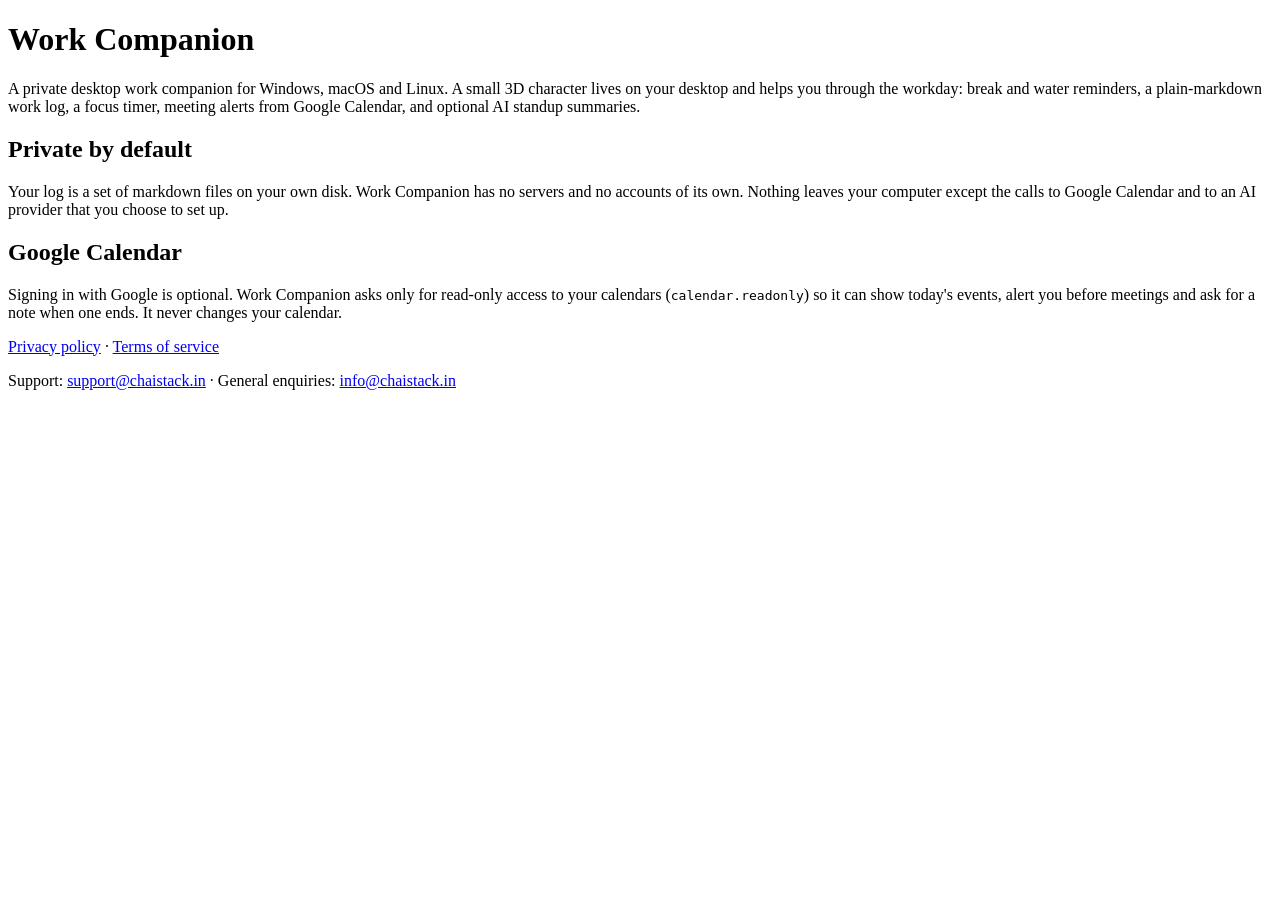
==== index.html @ 9558ab50 "Contact: use support@ and info@chaistack.in Co-Authored-By: Claude Opus 5.5 <noreply@anthropic.com>" ====
<!doctype html>
<html lang="en">
<head>
<meta charset="utf-8">
<meta name="viewport" content="width=device-width, initial-scale=1">
<title>Work Companion</title>
<link rel="stylesheet" href="style.css">
</head>
<body>
<main>
  <h1>Work Companion</h1>
  <p>A private desktop work companion for Windows, macOS and Linux. A small 3D character lives on your desktop and helps you through the workday: break and water reminders, a plain-markdown work log, a focus timer, meeting alerts from Google Calendar, and optional AI standup summaries.</p>
  <h2>Private by default</h2>
  <p>Your log is a set of markdown files on your own disk. Work Companion has no servers and no accounts of its own. Nothing leaves your computer except the calls to Google Calendar and to an AI provider that you choose to set up.</p>
  <h2>Google Calendar</h2>
  <p>Signing in with Google is optional. Work Companion asks only for read-only access to your calendars (<code>calendar.readonly</code>) so it can show today's events, alert you before meetings and ask for a note when one ends. It never changes your calendar.</p>
  <p><a href="privacy.html">Privacy policy</a> · <a href="terms.html">Terms of service</a></p>
  <p class="muted">Support: <a href="mailto:support@chaistack.in">support@chaistack.in</a> · General enquiries: <a href="mailto:info@chaistack.in">info@chaistack.in</a></p>
</main>
</body>
</html>
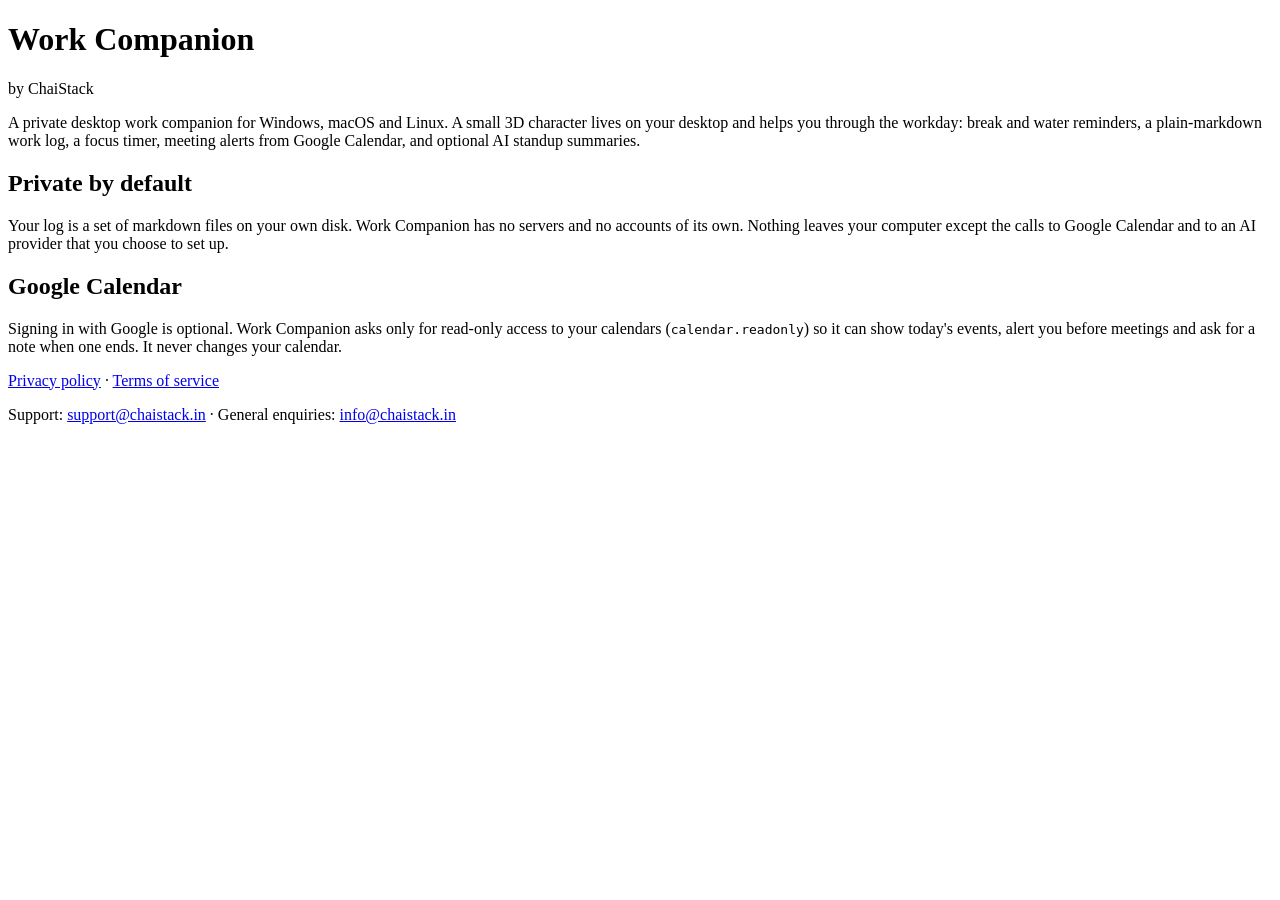
==== commit 3c831d39: "Move to workcompanion.chaistack.in; privacy@ contact; ChaiStack byline" ====
--- a/index.html
+++ b/index.html
@@ -9,6 +9,7 @@
 <body>
 <main>
   <h1>Work Companion</h1>
+  <p class="muted">by ChaiStack</p>
   <p>A private desktop work companion for Windows, macOS and Linux. A small 3D character lives on your desktop and helps you through the workday: break and water reminders, a plain-markdown work log, a focus timer, meeting alerts from Google Calendar, and optional AI standup summaries.</p>
   <h2>Private by default</h2>
   <p>Your log is a set of markdown files on your own disk. Work Companion has no servers and no accounts of its own. Nothing leaves your computer except the calls to Google Calendar and to an AI provider that you choose to set up.</p>
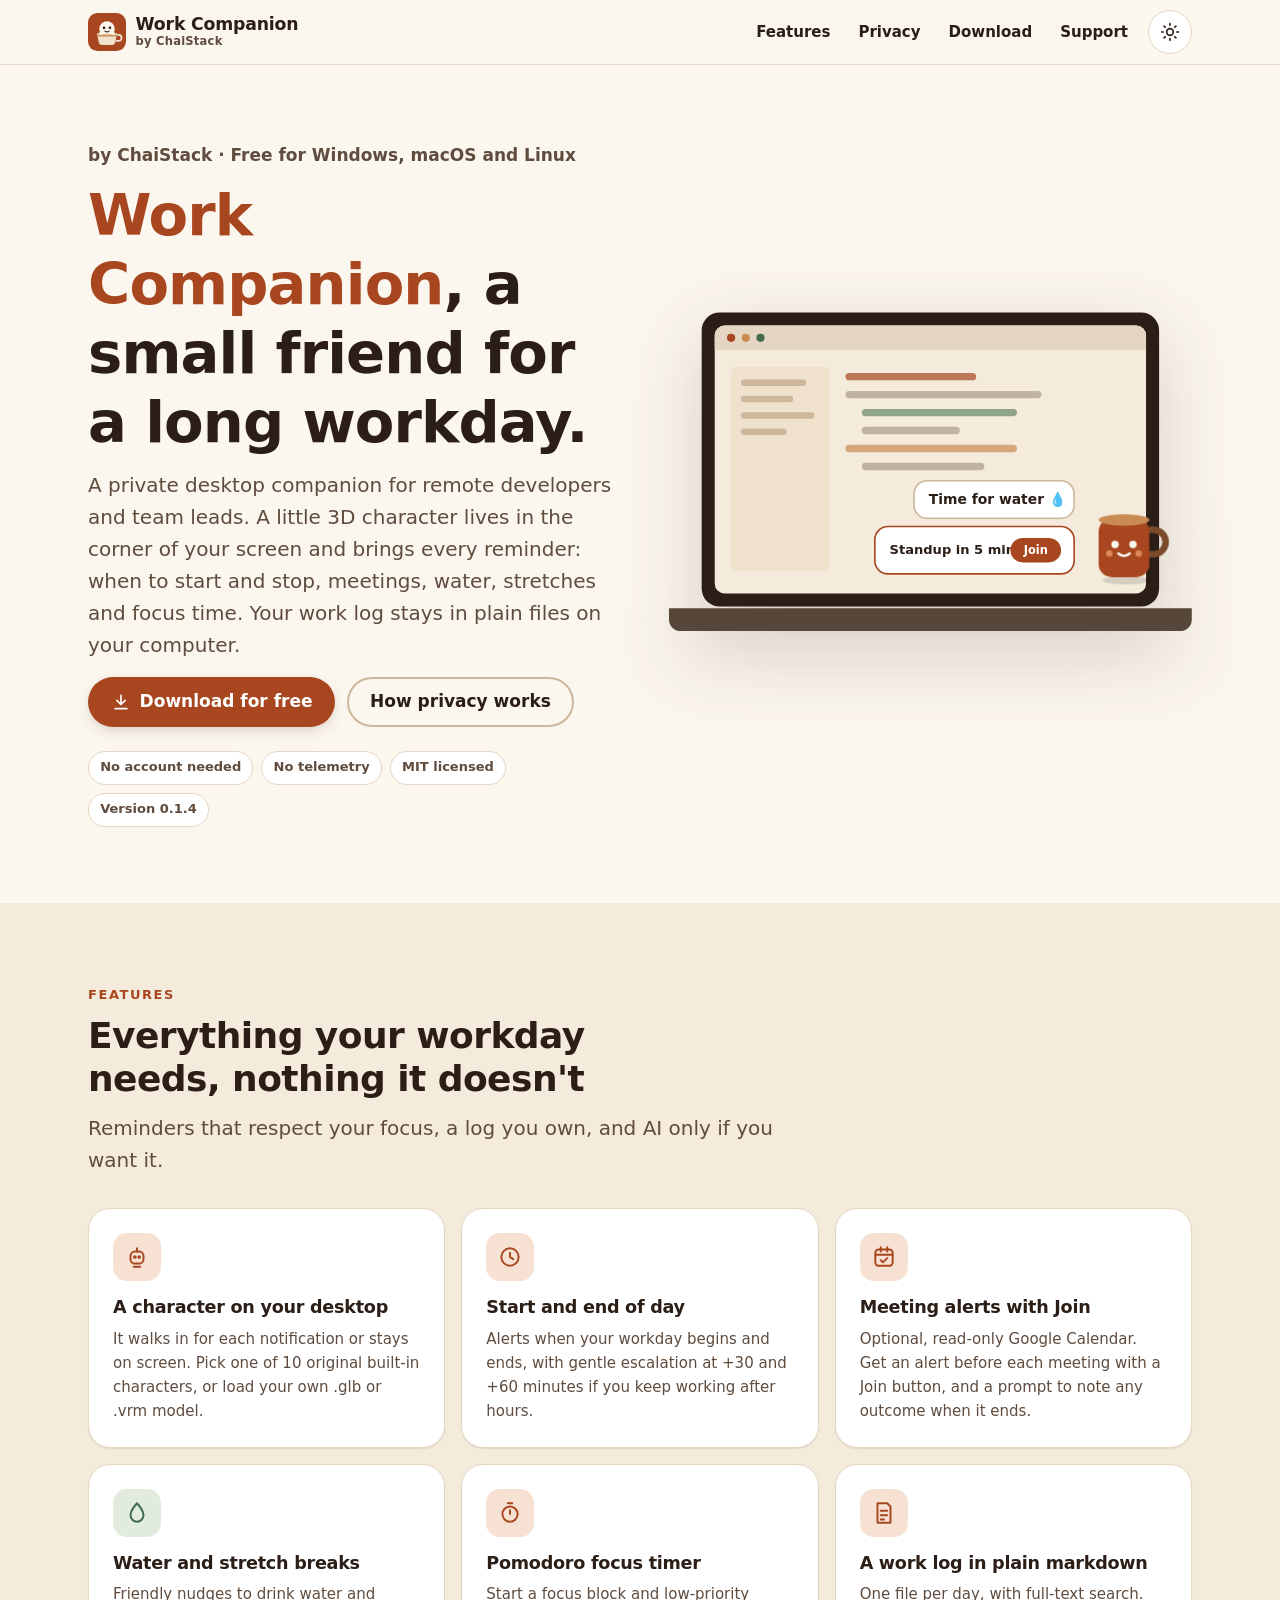
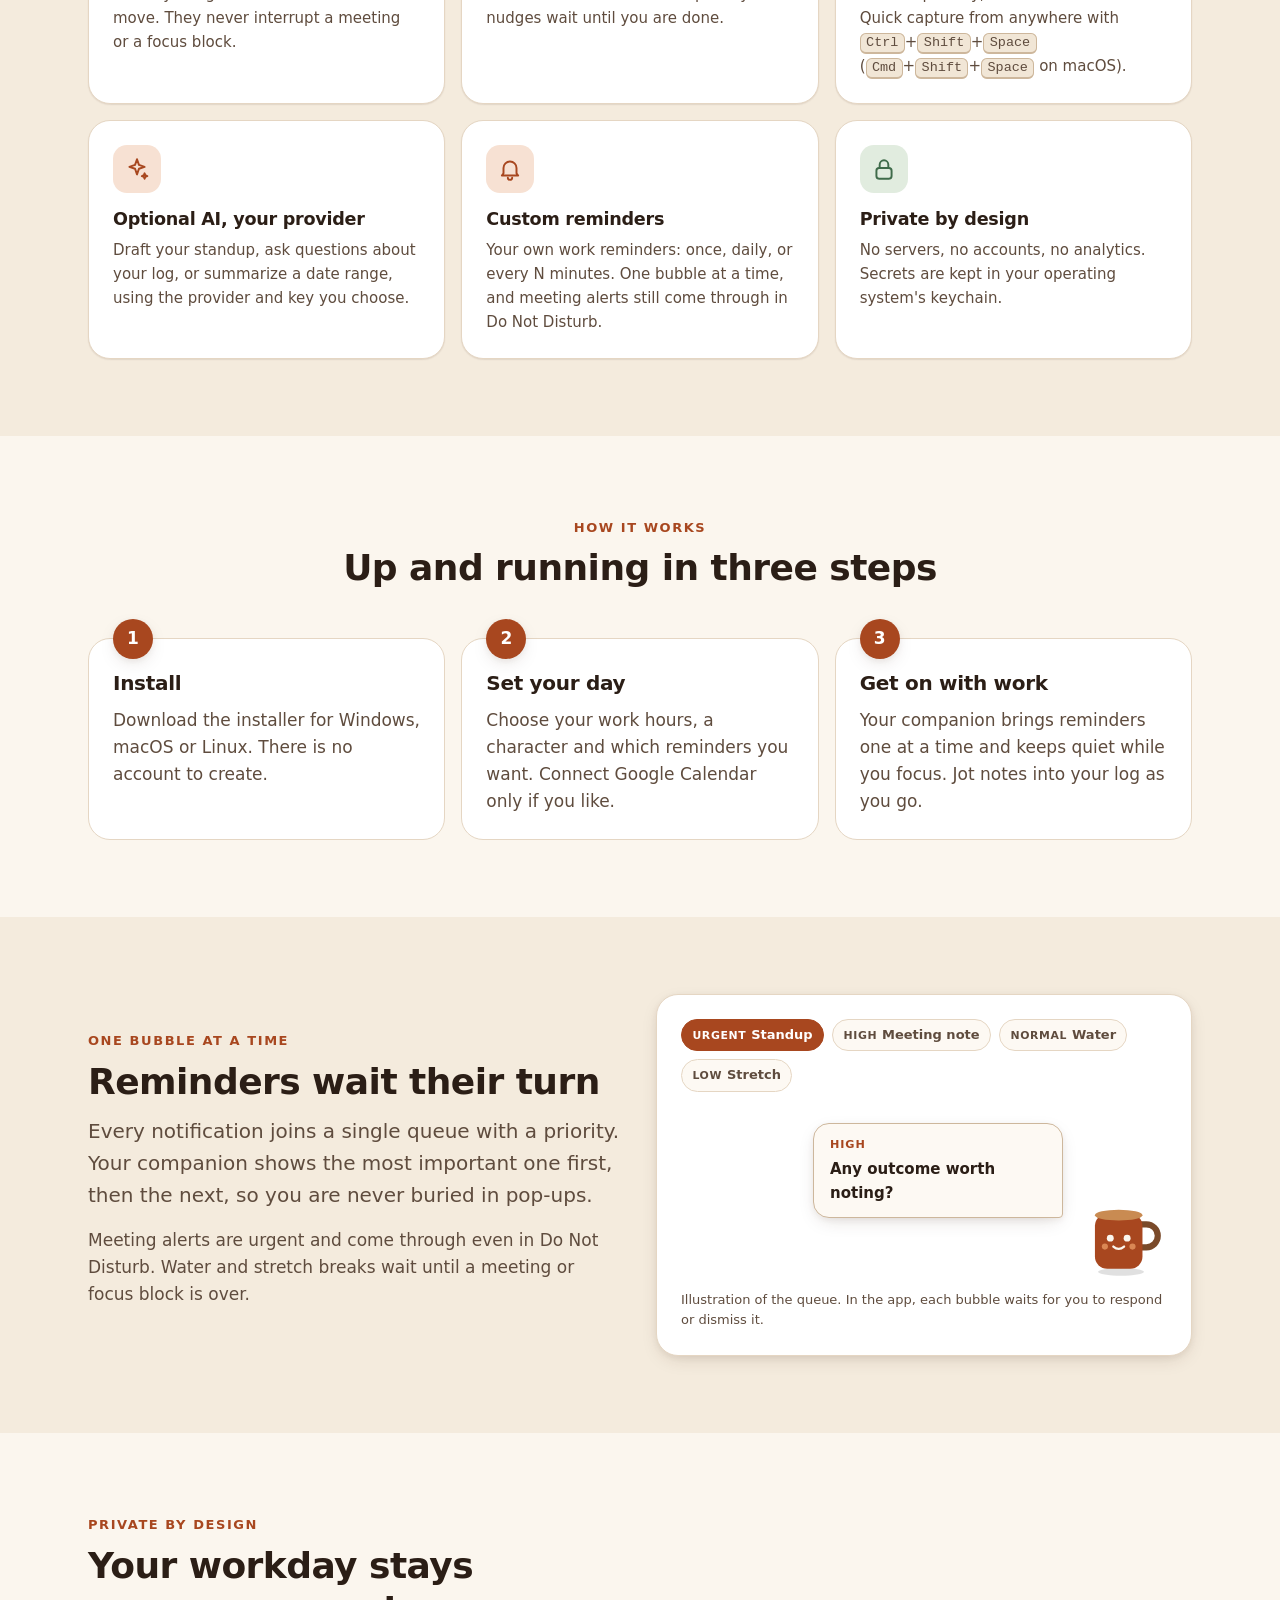
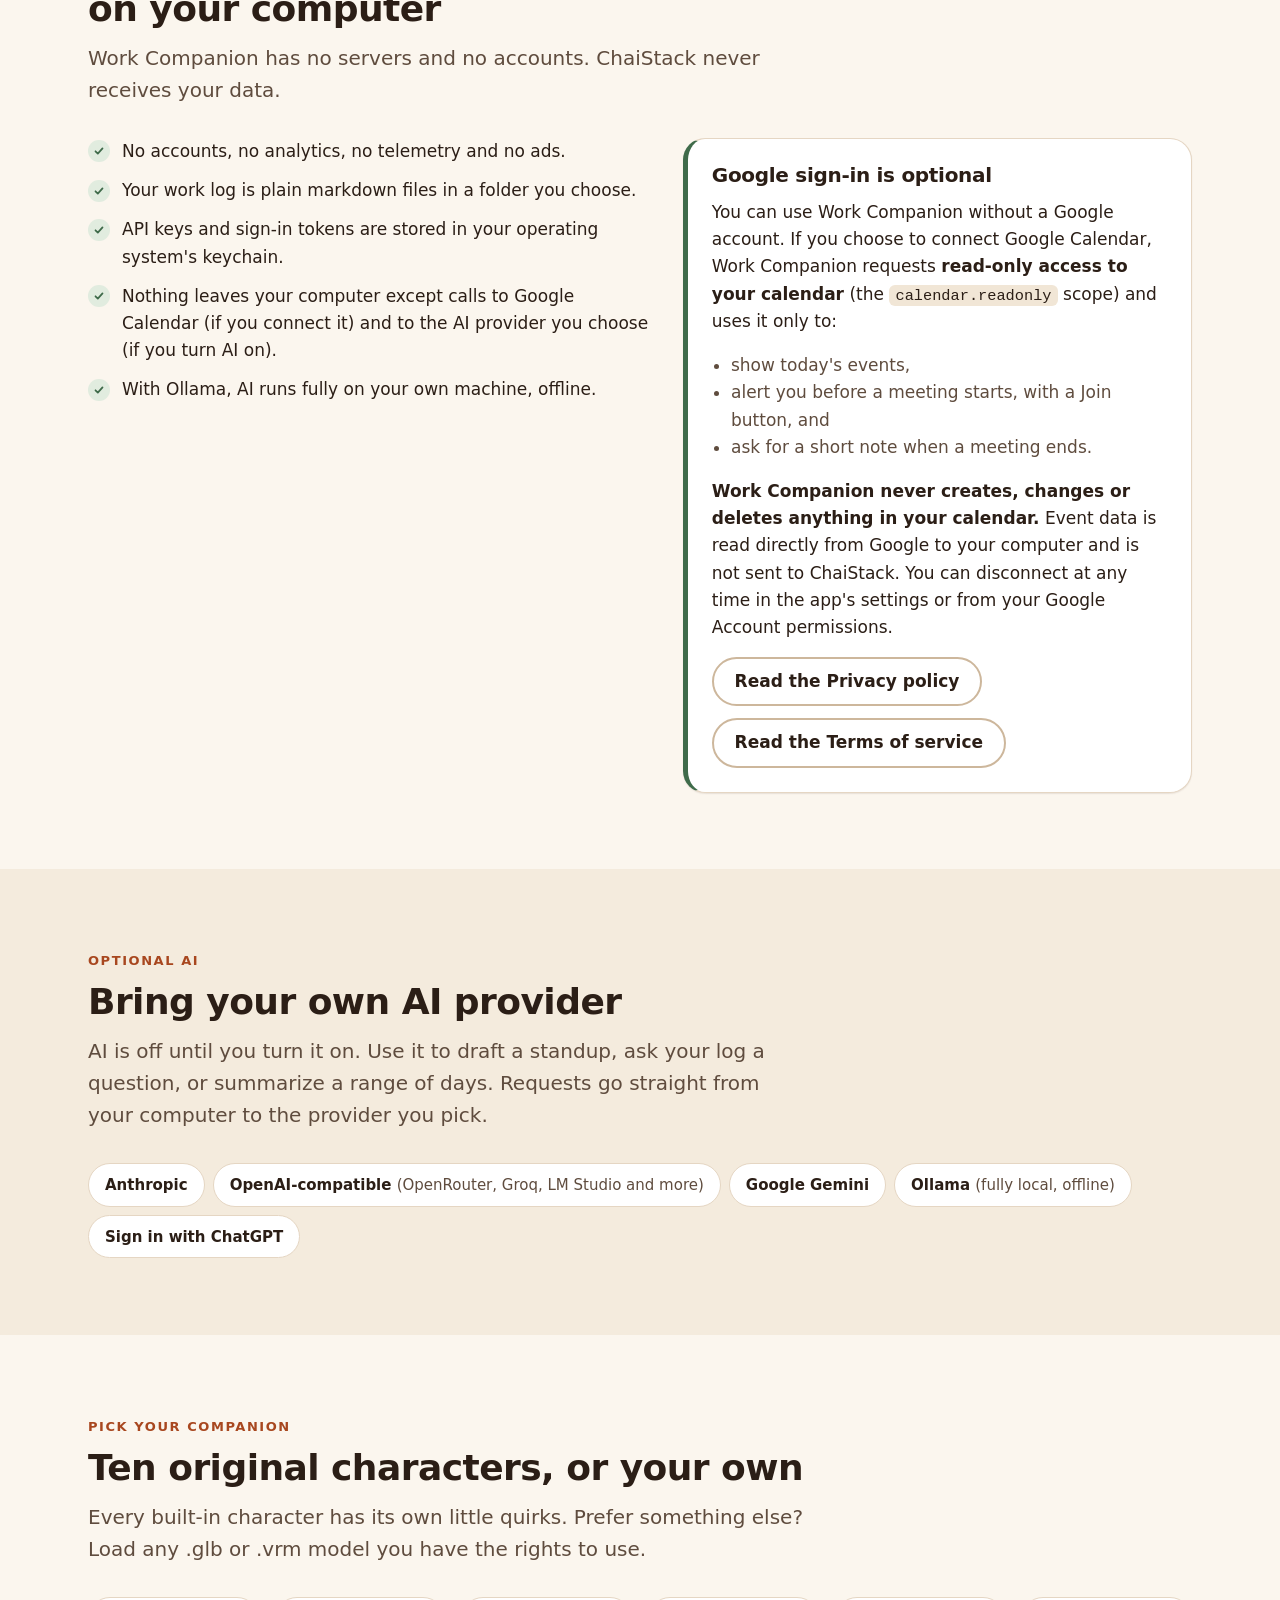
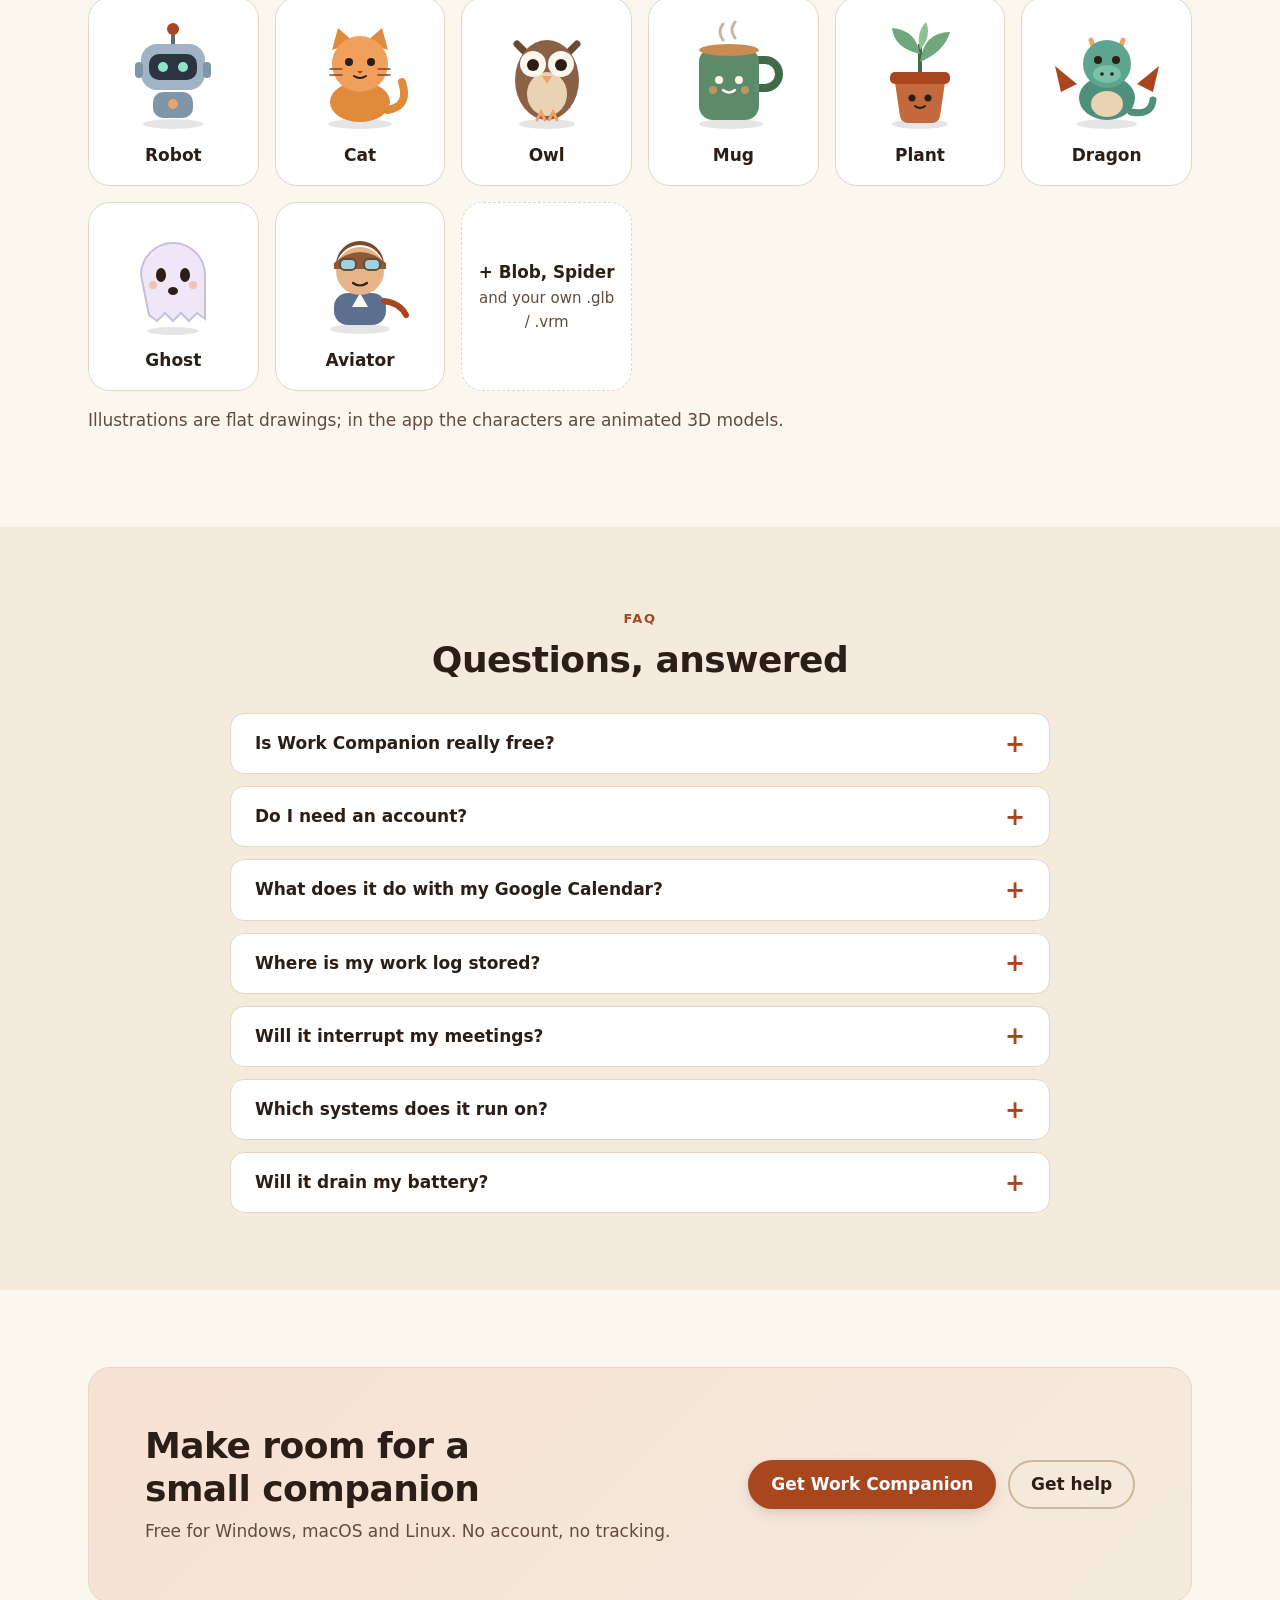
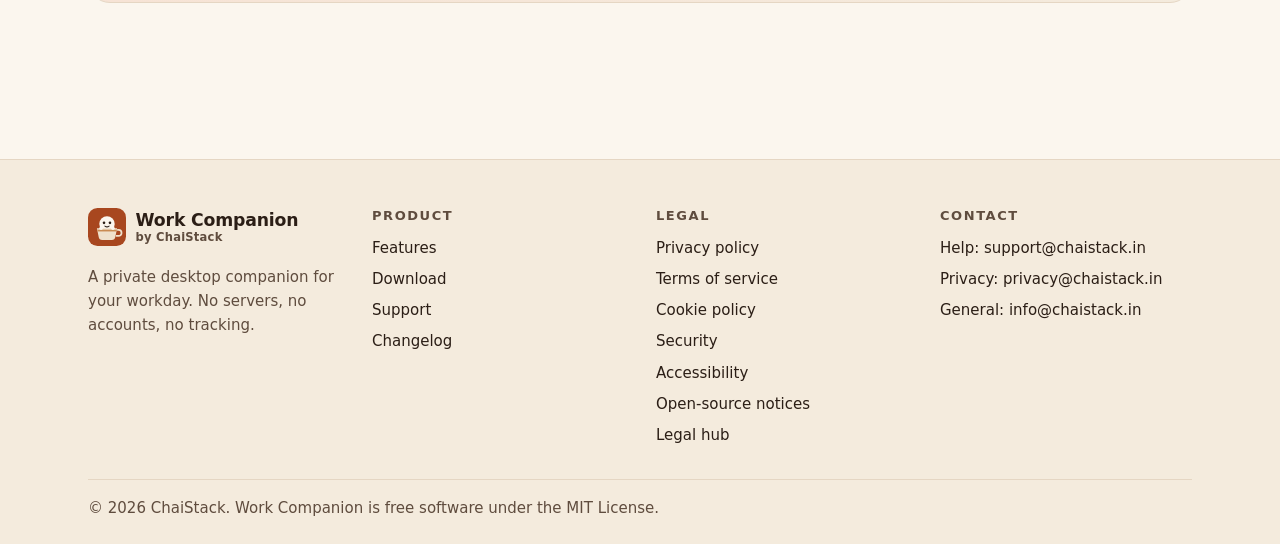
==== commit 44c41f79: "Full website with design system and compliance pages - New warm "chai" design system (light/dark), s" ====
--- a/index.html
+++ b/index.html
@@ -3,20 +3,303 @@
 <head>
 <meta charset="utf-8">
 <meta name="viewport" content="width=device-width, initial-scale=1">
-<title>Work Companion</title>
-<link rel="stylesheet" href="style.css">
+<title>Work Companion: a private desktop companion for your workday</title>
+<meta name="description" content="Work Companion by ChaiStack is a free, private desktop app for Windows, macOS and Linux. A small 3D character brings your reminders, meeting alerts, focus timer and work log. No servers, no accounts, no tracking.">
+<link rel="canonical" href="https://workcompanion.chaistack.in/">
+<link rel="icon" href="assets/img/favicon.svg" type="image/svg+xml">
+<link rel="stylesheet" href="assets/css/site.css">
+<meta name="theme-color" content="#fbf6ee" media="(prefers-color-scheme: light)">
+<meta name="theme-color" content="#1b1511" media="(prefers-color-scheme: dark)">
+<meta property="og:type" content="website">
+<meta property="og:site_name" content="Work Companion">
+<meta property="og:title" content="Work Companion: a private desktop companion for your workday">
+<meta property="og:description" content="Work Companion by ChaiStack is a free, private desktop app for Windows, macOS and Linux. A small 3D character brings your reminders, meeting alerts, focus timer and work log. No servers, no accounts, no tracking.">
+<meta property="og:url" content="https://workcompanion.chaistack.in/">
+<meta property="og:image" content="https://workcompanion.chaistack.in/assets/img/og.png">
+<meta property="og:image:width" content="1200">
+<meta property="og:image:height" content="630">
+<meta property="og:image:alt" content="Work Companion: a small character on your desktop with a reminder bubble.">
+<meta name="twitter:card" content="summary_large_image">
+<meta name="twitter:title" content="Work Companion: a private desktop companion for your workday">
+<meta name="twitter:description" content="Work Companion by ChaiStack is a free, private desktop app for Windows, macOS and Linux. A small 3D character brings your reminders, meeting alerts, focus timer and work log. No servers, no accounts, no tracking.">
+<meta name="twitter:image" content="https://workcompanion.chaistack.in/assets/img/og.png">
+<script src="assets/js/site.js" defer></script>
 </head>
 <body>
-<main>
-  <h1>Work Companion</h1>
-  <p class="muted">by ChaiStack</p>
-  <p>A private desktop work companion for Windows, macOS and Linux. A small 3D character lives on your desktop and helps you through the workday: break and water reminders, a plain-markdown work log, a focus timer, meeting alerts from Google Calendar, and optional AI standup summaries.</p>
-  <h2>Private by default</h2>
-  <p>Your log is a set of markdown files on your own disk. Work Companion has no servers and no accounts of its own. Nothing leaves your computer except the calls to Google Calendar and to an AI provider that you choose to set up.</p>
-  <h2>Google Calendar</h2>
-  <p>Signing in with Google is optional. Work Companion asks only for read-only access to your calendars (<code>calendar.readonly</code>) so it can show today's events, alert you before meetings and ask for a note when one ends. It never changes your calendar.</p>
-  <p><a href="privacy.html">Privacy policy</a> · <a href="terms.html">Terms of service</a></p>
-  <p class="muted">Support: <a href="mailto:support@chaistack.in">support@chaistack.in</a> · General enquiries: <a href="mailto:info@chaistack.in">info@chaistack.in</a></p>
+<a class="skip" href="#main">Skip to content</a>
+<header class="site-header">
+  <div class="container">
+    <a class="brand" href="./"><svg viewBox="0 0 64 64" aria-hidden="true" focusable="false"><rect width="64" height="64" rx="16" fill="#a8471f"/><circle cx="32" cy="27" r="13" fill="#fbf6ee"/><circle cx="27" cy="25" r="2.2" fill="#2b1e16"/><circle cx="37" cy="25" r="2.2" fill="#2b1e16"/><path d="M28.5 30.5q3.5 2.5 7 0" fill="none" stroke="#2b1e16" stroke-width="1.8" stroke-linecap="round"/><path d="M15 34h34l-3 15a6 6 0 0 1-6 5H24a6 6 0 0 1-6-5z" fill="#efe1cc"/><path d="M49 37h2.5a5 5 0 0 1 0 10H47" fill="none" stroke="#efe1cc" stroke-width="3"/><path d="M16 38h32" stroke="#c98b52" stroke-width="3"/><circle cx="22" cy="34" r="3" fill="#fbf6ee"/><circle cx="42" cy="34" r="3" fill="#fbf6ee"/></svg><span>Work Companion<small>by ChaiStack</small></span></a>
+    <button class="icon-btn nav-toggle" type="button" aria-expanded="false" aria-controls="site-nav" aria-label="Menu"><svg viewBox="0 0 24 24" aria-hidden="true"><path d="M4 7h16M4 12h16M4 17h16"/></svg></button>
+    <nav class="site-nav" id="site-nav" aria-label="Main">
+      <ul>
+        <li><a href="./#features">Features</a></li>
+        <li><a href="./#privacy">Privacy</a></li>
+        <li><a href="download.html">Download</a></li>
+        <li><a href="support.html">Support</a></li>
+      </ul>
+      <button class="icon-btn" id="theme-toggle" type="button" aria-pressed="false" aria-label="Switch theme"><svg class="sun" viewBox="0 0 24 24" aria-hidden="true"><circle cx="12" cy="12" r="4"/><path d="M12 2v2M12 20v2M4.9 4.9l1.4 1.4M17.7 17.7l1.4 1.4M2 12h2M20 12h2M4.9 19.1l1.4-1.4M17.7 6.3l1.4-1.4"/></svg><svg class="moon" viewBox="0 0 24 24" aria-hidden="true"><path d="M20 14.5A8 8 0 1 1 9.5 4a6.5 6.5 0 0 0 10.5 10.5z"/></svg></button>
+    </nav>
+  </div>
+</header>
+<main id="main">
+<section class="hero">
+  <div class="container">
+    <div>
+      <p class="byline">by ChaiStack · Free for Windows, macOS and Linux</p>
+      <h1><span class="accent">Work Companion</span>, a small friend for a long workday.</h1>
+      <p class="lead">A private desktop companion for remote developers and team leads. A little 3D character lives in the corner of your screen and brings every reminder: when to start and stop, meetings, water, stretches and focus time. Your work log stays in plain files on your computer.</p>
+      <div class="btn-row">
+        <a class="btn btn-primary" href="download.html"><svg viewBox="0 0 24 24" aria-hidden="true"><path d="M12 4v11M7 10l5 5 5-5M5 20h14"/></svg>Download for free</a>
+        <a class="btn btn-ghost" href="#privacy">How privacy works</a>
+      </div>
+      <ul class="badges" aria-label="Highlights">
+        <li>No account needed</li><li>No telemetry</li><li>MIT licensed</li><li>Version 0.1.4</li>
+      </ul>
+    </div>
+    <div class="hero-art"><svg viewBox="0 0 640 480" data-animate role="img" aria-labelledby="hero-t">
+  <title id="hero-t">A laptop screen with code, and a small chai-cup character in the corner saying: Time for water, and Standup in 5 minutes, Join.</title>
+  <rect x="40" y="30" width="560" height="360" rx="22" fill="#2b1e16"/>
+  <rect x="56" y="46" width="528" height="328" rx="12" fill="#f4ebdd"/>
+  <rect x="56" y="46" width="528" height="30" rx="12" fill="#e5d6c3"/><rect x="56" y="62" width="528" height="14" fill="#e5d6c3"/>
+  <circle cx="76" cy="61" r="5" fill="#a8471f"/><circle cx="94" cy="61" r="5" fill="#c98b52"/><circle cx="112" cy="61" r="5" fill="#3f6b4a"/>
+  <rect x="76" y="96" width="120" height="250" rx="8" fill="#efe1cc"/>
+  <g fill="#cdb79c"><rect x="88" y="112" width="80" height="8" rx="4"/><rect x="88" y="132" width="64" height="8" rx="4"/><rect x="88" y="152" width="90" height="8" rx="4"/><rect x="88" y="172" width="56" height="8" rx="4"/></g>
+  <g><rect x="216" y="104" width="160" height="9" rx="4.5" fill="#a8471f" opacity=".7"/><rect x="216" y="126" width="240" height="9" rx="4.5" fill="#5f4c3e" opacity=".35"/><rect x="236" y="148" width="190" height="9" rx="4.5" fill="#3f6b4a" opacity=".55"/><rect x="236" y="170" width="120" height="9" rx="4.5" fill="#5f4c3e" opacity=".35"/><rect x="216" y="192" width="210" height="9" rx="4.5" fill="#c98b52" opacity=".7"/><rect x="236" y="214" width="150" height="9" rx="4.5" fill="#5f4c3e" opacity=".35"/></g>
+  <path d="M0 392h640v14a14 14 0 0 1-14 14H14A14 14 0 0 1 0 406z" fill="#57473b"/>
+  <g class="pop d1">
+    <rect x="300" y="236" width="196" height="46" rx="16" fill="#ffffff" stroke="#cdb79c" stroke-width="2"/>
+    <text x="318" y="265" font-family="system-ui,Segoe UI,sans-serif" font-size="17" font-weight="700" fill="#2b1e16">Time for water 💧</text>
+  </g>
+  <g class="pop d2">
+    <rect x="252" y="292" width="244" height="58" rx="16" fill="#ffffff" stroke="#a8471f" stroke-width="2"/>
+    <text x="270" y="326" font-family="system-ui,Segoe UI,sans-serif" font-size="16" font-weight="700" fill="#2b1e16">Standup in 5 min</text>
+    <rect x="418" y="306" width="62" height="30" rx="15" fill="#a8471f"/>
+    <text x="449" y="326" text-anchor="middle" font-family="system-ui,Segoe UI,sans-serif" font-size="14" font-weight="800" fill="#ffffff">Join</text>
+  </g>
+  <g transform="translate(500 246)"><g class="bob ">
+  <ellipse cx="60" cy="112" rx="30" ry="5" fill="#000" opacity=".12"/>
+  <path d="M86 50h7a15 15 0 0 1 0 30h-7" fill="none" stroke="#7a4a2a" stroke-width="8"/>
+  <rect x="26" y="36" width="62" height="72" rx="16" fill="#a8471f"/>
+  <ellipse cx="57" cy="38" rx="31" ry="7" fill="#c98b52"/>
+  <g class="blink"><circle cx="46" cy="68" r="4.5" fill="#fbf6ee"/><circle cx="68" cy="68" r="4.5" fill="#fbf6ee"/></g>
+  <path d="M50 79q7 6 14 0" fill="none" stroke="#fbf6ee" stroke-width="3" stroke-linecap="round"/>
+  <circle cx="39" cy="79" r="4" fill="#f0a26b" opacity=".7"/><circle cx="75" cy="79" r="4" fill="#f0a26b" opacity=".7"/>
+  <path class="steam" d="M48 28q-6-8 0-16" fill="none" stroke="#c9b7a4" stroke-width="3" stroke-linecap="round"/>
+  <path class="steam s2" d="M64 26q-6-8 0-16" fill="none" stroke="#c9b7a4" stroke-width="3" stroke-linecap="round"/>
+</g></g>
+</svg></div>
+  </div>
+</section>
+
+<section class="section section-alt" id="features" aria-labelledby="features-h">
+  <div class="container">
+    <div class="section-head reveal">
+      <p class="eyebrow">Features</p>
+      <h2 id="features-h">Everything your workday needs, nothing it doesn't</h2>
+      <p class="lead">Reminders that respect your focus, a log you own, and AI only if you want it.</p>
+    </div>
+    <div class="grid grid-3">
+      <article class="card reveal"><span class="f-icon" aria-hidden="true"><svg viewBox="0 0 24 24"><rect x="6" y="7" width="12" height="11" rx="4"/><circle cx="10" cy="12" r=".8"/><circle cx="14" cy="12" r=".8"/><path d="M12 7V4M9 21h6"/></svg></span><h3>A character on your desktop</h3><p>It walks in for each notification or stays on screen. Pick one of 10 original built-in characters, or load your own .glb or .vrm model.</p></article>
+      <article class="card reveal"><span class="f-icon" aria-hidden="true"><svg viewBox="0 0 24 24"><circle cx="12" cy="12" r="8"/><path d="M12 8v4l3 2"/></svg></span><h3>Start and end of day</h3><p>Alerts when your workday begins and ends, with gentle escalation at +30 and +60 minutes if you keep working after hours.</p></article>
+      <article class="card reveal"><span class="f-icon" aria-hidden="true"><svg viewBox="0 0 24 24"><rect x="4" y="5" width="16" height="15" rx="3"/><path d="M4 10h16M9 3v4M15 3v4M9 15l2 2 4-4"/></svg></span><h3>Meeting alerts with Join</h3><p>Optional, read-only Google Calendar. Get an alert before each meeting with a Join button, and a prompt to note any outcome when it ends.</p></article>
+      <article class="card reveal"><span class="f-icon leaf" aria-hidden="true"><svg viewBox="0 0 24 24"><path d="M12 3s6 6.5 6 11a6 6 0 0 1-12 0c0-4.5 6-11 6-11z"/></svg></span><h3>Water and stretch breaks</h3><p>Friendly nudges to drink water and move. They never interrupt a meeting or a focus block.</p></article>
+      <article class="card reveal"><span class="f-icon" aria-hidden="true"><svg viewBox="0 0 24 24"><circle cx="12" cy="13" r="7"/><path d="M12 13V9.5M10 3h4"/></svg></span><h3>Pomodoro focus timer</h3><p>Start a focus block and low-priority nudges wait until you are done.</p></article>
+      <article class="card reveal"><span class="f-icon" aria-hidden="true"><svg viewBox="0 0 24 24"><path d="M6 3h9l3 3v15H6z"/><path d="M9 10h6M9 14h6M9 18h3"/></svg></span><h3>A work log in plain markdown</h3><p>One file per day, with full-text search. Quick capture from anywhere with <kbd>Ctrl</kbd>+<kbd>Shift</kbd>+<kbd>Space</kbd> (<kbd>Cmd</kbd>+<kbd>Shift</kbd>+<kbd>Space</kbd> on macOS).</p></article>
+      <article class="card reveal"><span class="f-icon" aria-hidden="true"><svg viewBox="0 0 24 24"><path d="M12 3l1.8 5.2L19 10l-5.2 1.8L12 17l-1.8-5.2L5 10l5.2-1.8z"/><path d="M19 16l.7 1.8 1.8.7-1.8.7L19 21l-.7-1.8-1.8-.7 1.8-.7z"/></svg></span><h3>Optional AI, your provider</h3><p>Draft your standup, ask questions about your log, or summarize a date range, using the provider and key you choose.</p></article>
+      <article class="card reveal"><span class="f-icon" aria-hidden="true"><svg viewBox="0 0 24 24"><path d="M6 16V11a6 6 0 0 1 12 0v5l1.5 2h-15z"/><path d="M10 20a2 2 0 0 0 4 0"/></svg></span><h3>Custom reminders</h3><p>Your own work reminders: once, daily, or every N minutes. One bubble at a time, and meeting alerts still come through in Do Not Disturb.</p></article>
+      <article class="card reveal"><span class="f-icon leaf" aria-hidden="true"><svg viewBox="0 0 24 24"><rect x="5" y="11" width="14" height="10" rx="2.5"/><path d="M8 11V8a4 4 0 0 1 8 0v3"/></svg></span><h3>Private by design</h3><p>No servers, no accounts, no analytics. Secrets are kept in your operating system's keychain.</p></article>
+    </div>
+  </div>
+</section>
+
+<section class="section" aria-labelledby="how-h">
+  <div class="container">
+    <div class="section-head center reveal">
+      <p class="eyebrow">How it works</p>
+      <h2 id="how-h">Up and running in three steps</h2>
+    </div>
+    <ol class="steps">
+      <li class="reveal"><h3>Install</h3><p>Download the installer for Windows, macOS or Linux. There is no account to create.</p></li>
+      <li class="reveal"><h3>Set your day</h3><p>Choose your work hours, a character and which reminders you want. Connect Google Calendar only if you like.</p></li>
+      <li class="reveal"><h3>Get on with work</h3><p>Your companion brings reminders one at a time and keeps quiet while you focus. Jot notes into your log as you go.</p></li>
+    </ol>
+  </div>
+</section>
+
+<section class="section section-alt" aria-labelledby="queue-h">
+  <div class="container queue-demo">
+    <div class="reveal">
+      <p class="eyebrow">One bubble at a time</p>
+      <h2 id="queue-h">Reminders wait their turn</h2>
+      <p class="lead">Every notification joins a single queue with a priority. Your companion shows the most important one first, then the next, so you are never buried in pop-ups.</p>
+      <p class="muted">Meeting alerts are urgent and come through even in Do Not Disturb. Water and stretch breaks wait until a meeting or focus block is over.</p>
+    </div>
+    <div class="qd-stage reveal" data-queue-demo>
+      <ul class="qd-list" aria-label="Queued reminders, highest priority first">
+        <li data-tag="Urgent" data-msg="Standup in 5 min. Join?"><span class="prio">Urgent</span>Standup</li>
+        <li data-tag="High" data-msg="Any outcome worth noting?"><span class="prio">High</span>Meeting note</li>
+        <li data-tag="Normal" data-msg="Time for water 💧"><span class="prio">Normal</span>Water</li>
+        <li data-tag="Low" data-msg="Stand up and stretch"><span class="prio">Low</span>Stretch</li>
+      </ul>
+      <div class="qd-scene">
+        <div class="qd-bubble" aria-live="off"><span class="tag">Urgent</span><span class="msg">Standup in 5 min. Join?</span></div>
+        <svg class="qd-char" viewBox="0 0 120 120" data-animate aria-hidden="true"><g class="bob ">
+  <ellipse cx="60" cy="112" rx="30" ry="5" fill="#000" opacity=".12"/>
+  <path d="M86 50h7a15 15 0 0 1 0 30h-7" fill="none" stroke="#7a4a2a" stroke-width="8"/>
+  <rect x="26" y="36" width="62" height="72" rx="16" fill="#a8471f"/>
+  <ellipse cx="57" cy="38" rx="31" ry="7" fill="#c98b52"/>
+  <g class="blink"><circle cx="46" cy="68" r="4.5" fill="#fbf6ee"/><circle cx="68" cy="68" r="4.5" fill="#fbf6ee"/></g>
+  <path d="M50 79q7 6 14 0" fill="none" stroke="#fbf6ee" stroke-width="3" stroke-linecap="round"/>
+  <circle cx="39" cy="79" r="4" fill="#f0a26b" opacity=".7"/><circle cx="75" cy="79" r="4" fill="#f0a26b" opacity=".7"/>
+  <path class="steam" d="M48 28q-6-8 0-16" fill="none" stroke="#c9b7a4" stroke-width="3" stroke-linecap="round"/>
+  <path class="steam s2" d="M64 26q-6-8 0-16" fill="none" stroke="#c9b7a4" stroke-width="3" stroke-linecap="round"/>
+</g></svg>
+      </div>
+      <p class="qd-note">Illustration of the queue. In the app, each bubble waits for you to respond or dismiss it.</p>
+    </div>
+  </div>
+</section>
+
+<section class="section" id="privacy" aria-labelledby="privacy-h">
+  <div class="container">
+    <div class="section-head reveal">
+      <p class="eyebrow">Private by design</p>
+      <h2 id="privacy-h">Your workday stays on your computer</h2>
+      <p class="lead">Work Companion has no servers and no accounts. ChaiStack never receives your data.</p>
+    </div>
+    <div class="privacy-panel">
+      <div class="reveal">
+        <ul class="checklist">
+          <li><span>No accounts, no analytics, no telemetry and no ads.</span></li>
+          <li><span>Your work log is plain markdown files in a folder you choose.</span></li>
+          <li><span>API keys and sign-in tokens are stored in your operating system's keychain.</span></li>
+          <li><span>Nothing leaves your computer except calls to Google Calendar (if you connect it) and to the AI provider you choose (if you turn AI on).</span></li>
+          <li><span>With Ollama, AI runs fully on your own machine, offline.</span></li>
+        </ul>
+      </div>
+      <div class="google-box reveal" id="google-calendar">
+        <h3>Google sign-in is optional</h3>
+        <p>You can use Work Companion without a Google account. If you choose to connect Google Calendar, Work Companion requests <strong>read-only access to your calendar</strong> (the <code>calendar.readonly</code> scope) and uses it only to:</p>
+        <ul>
+          <li>show today's events,</li>
+          <li>alert you before a meeting starts, with a Join button, and</li>
+          <li>ask for a short note when a meeting ends.</li>
+        </ul>
+        <p><strong>Work Companion never creates, changes or deletes anything in your calendar.</strong> Event data is read directly from Google to your computer and is not sent to ChaiStack. You can disconnect at any time in the app's settings or from your Google Account permissions.</p>
+        <div class="link-row">
+          <a class="btn btn-ghost" href="privacy.html">Read the Privacy policy</a>
+          <a class="btn btn-ghost" href="terms.html">Read the Terms of service</a>
+        </div>
+      </div>
+    </div>
+  </div>
+</section>
+
+<section class="section section-alt" aria-labelledby="ai-h">
+  <div class="container">
+    <div class="section-head reveal">
+      <p class="eyebrow">Optional AI</p>
+      <h2 id="ai-h">Bring your own AI provider</h2>
+      <p class="lead">AI is off until you turn it on. Use it to draft a standup, ask your log a question, or summarize a range of days. Requests go straight from your computer to the provider you pick.</p>
+    </div>
+    <ul class="chips reveal" aria-label="Supported AI providers">
+      <li>Anthropic</li>
+      <li>OpenAI-compatible <span>(OpenRouter, Groq, LM Studio and more)</span></li>
+      <li>Google Gemini</li>
+      <li>Ollama <span>(fully local, offline)</span></li>
+      <li>Sign in with ChatGPT</li>
+    </ul>
+  </div>
+</section>
+
+<section class="section" aria-labelledby="chars-h">
+  <div class="container">
+    <div class="section-head reveal">
+      <p class="eyebrow">Pick your companion</p>
+      <h2 id="chars-h">Ten original characters, or your own</h2>
+      <p class="lead">Every built-in character has its own little quirks. Prefer something else? Load any .glb or .vrm model you have the rights to use.</p>
+    </div>
+    <ul class="char-strip reveal">
+      <li><img src="assets/img/chars/robot.svg" alt="" width="120" height="120" loading="lazy">Robot</li>
+      <li><img src="assets/img/chars/cat.svg" alt="" width="120" height="120" loading="lazy">Cat</li>
+      <li><img src="assets/img/chars/owl.svg" alt="" width="120" height="120" loading="lazy">Owl</li>
+      <li><img src="assets/img/chars/mug.svg" alt="" width="120" height="120" loading="lazy">Mug</li>
+      <li><img src="assets/img/chars/plant.svg" alt="" width="120" height="120" loading="lazy">Plant</li>
+      <li><img src="assets/img/chars/dragon.svg" alt="" width="120" height="120" loading="lazy">Dragon</li>
+      <li><img src="assets/img/chars/ghost.svg" alt="" width="120" height="120" loading="lazy">Ghost</li>
+      <li><img src="assets/img/chars/aviator.svg" alt="" width="120" height="120" loading="lazy">Aviator</li>
+      <li class="own"><strong>+ Blob, Spider</strong>and your own .glb / .vrm</li>
+    </ul>
+    <p class="muted" style="margin-top:1rem">Illustrations are flat drawings; in the app the characters are animated 3D models.</p>
+  </div>
+</section>
+
+<section class="section section-alt" aria-labelledby="faq-h">
+  <div class="container">
+    <div class="section-head center reveal"><p class="eyebrow">FAQ</p><h2 id="faq-h">Questions, answered</h2></div>
+    <div class="faq">
+      <details><summary>Is Work Companion really free?</summary><p>Yes. It is free and open-source software under the MIT License. There are no paid tiers, ads or tracking. If you turn on AI, your provider may charge you for its usage under its own terms.</p></details>
+      <details><summary>Do I need an account?</summary><p>No. There is no Work Companion account. Google sign-in is only needed if you want calendar alerts, and AI sign-in only if you choose a provider that needs it.</p></details>
+      <details><summary>What does it do with my Google Calendar?</summary><p>With your permission it reads your calendar (read-only) to show today's events, alert you before meetings and ask for a note when they end. It never changes your calendar. See the <a href="privacy.html">Privacy policy</a>.</p></details>
+      <details><summary>Where is my work log stored?</summary><p>On your computer, as one markdown file per day. You can open, edit, back up or delete the files with any text editor.</p></details>
+      <details><summary>Will it interrupt my meetings?</summary><p>No. Water and stretch reminders never interrupt a meeting or a focus block, and only one bubble shows at a time.</p></details>
+      <details><summary>Which systems does it run on?</summary><p>Windows 10 and 11 (x64), macOS (universal, Apple silicon and Intel) and Linux x64 (AppImage, .deb or .tar.gz). See <a href="download.html">Download</a>.</p></details>
+      <details><summary>Will it drain my battery?</summary><p>The character's animation slows to a low frame rate when idle and stops completely when it is hidden.</p></details>
+    </div>
+  </div>
+</section>
+
+<section class="section">
+  <div class="container">
+    <div class="cta reveal">
+      <div><h2>Make room for a small companion</h2><p>Free for Windows, macOS and Linux. No account, no tracking.</p></div>
+      <div class="btn-row"><a class="btn btn-primary" href="download.html">Get Work Companion</a><a class="btn btn-ghost" href="support.html">Get help</a></div>
+    </div>
+  </div>
+</section>
 </main>
+<footer class="site-footer">
+  <div class="container">
+    <div class="footer-grid">
+      <div class="footer-brand">
+        <a class="brand" href="./"><svg viewBox="0 0 64 64" aria-hidden="true" focusable="false"><rect width="64" height="64" rx="16" fill="#a8471f"/><circle cx="32" cy="27" r="13" fill="#fbf6ee"/><circle cx="27" cy="25" r="2.2" fill="#2b1e16"/><circle cx="37" cy="25" r="2.2" fill="#2b1e16"/><path d="M28.5 30.5q3.5 2.5 7 0" fill="none" stroke="#2b1e16" stroke-width="1.8" stroke-linecap="round"/><path d="M15 34h34l-3 15a6 6 0 0 1-6 5H24a6 6 0 0 1-6-5z" fill="#efe1cc"/><path d="M49 37h2.5a5 5 0 0 1 0 10H47" fill="none" stroke="#efe1cc" stroke-width="3"/><path d="M16 38h32" stroke="#c98b52" stroke-width="3"/><circle cx="22" cy="34" r="3" fill="#fbf6ee"/><circle cx="42" cy="34" r="3" fill="#fbf6ee"/></svg><span>Work Companion<small>by ChaiStack</small></span></a>
+        <p>A private desktop companion for your workday. No servers, no accounts, no tracking.</p>
+      </div>
+      <div>
+        <h2>Product</h2>
+        <ul>
+          <li><a href="./#features">Features</a></li>
+          <li><a href="download.html">Download</a></li>
+          <li><a href="support.html">Support</a></li>
+          <li><a href="support.html#changelog">Changelog</a></li>
+        </ul>
+      </div>
+      <div>
+        <h2>Legal</h2>
+        <ul>
+          <li><a href="privacy.html">Privacy policy</a></li>
+          <li><a href="terms.html">Terms of service</a></li>
+          <li><a href="cookies.html">Cookie policy</a></li>
+          <li><a href="security.html">Security</a></li>
+          <li><a href="accessibility.html">Accessibility</a></li>
+          <li><a href="licenses.html">Open-source notices</a></li>
+          <li><a href="legal.html">Legal hub</a></li>
+        </ul>
+      </div>
+      <div>
+        <h2>Contact</h2>
+        <ul>
+          <li>Help: <a href="mailto:support@chaistack.in">support@chaistack.in</a></li>
+          <li>Privacy: <a href="mailto:privacy@chaistack.in">privacy@chaistack.in</a></li>
+          <li>General: <a href="mailto:info@chaistack.in">info@chaistack.in</a></li>
+        </ul>
+      </div>
+    </div>
+    <div class="footer-bottom">
+      <p>© 2026 ChaiStack. Work Companion is free software under the MIT License.</p>
+    </div>
+  </div>
+</footer>
 </body>
 </html>
--- a/assets/css/site.css
+++ b/assets/css/site.css
@@ -0,0 +1,294 @@
+/* Work Companion site: design system (ChaiStack). System fonts only, no third-party requests. */
+:root{
+  --bg:#fbf6ee; --bg-alt:#f4ebdd; --surface:#ffffff; --surface-2:#fdf9f3;
+  --text:#2b1e16; --text-muted:#5f4c3e; --border:#e5d6c3; --border-strong:#cdb79c;
+  --accent:#a8471f; --accent-hover:#8e3a17; --accent-contrast:#ffffff; --accent-soft:#f7e1d3;
+  --leaf:#3f6b4a; --leaf-soft:#e1ecdf; --milk:#efe1cc; --chai:#c98b52; --chai-dark:#7a4a2a;
+  --focus:#1f5fbf; --code-bg:#f1e6d6;
+  --font-sans:system-ui,-apple-system,"Segoe UI",Roboto,"Helvetica Neue",Arial,"Noto Sans",sans-serif,"Apple Color Emoji","Segoe UI Emoji";
+  --font-mono:ui-monospace,SFMono-Regular,"Cascadia Code",Consolas,"Liberation Mono",monospace;
+  --fs-xs:.8125rem; --fs-sm:.9375rem; --fs-md:1.0625rem; --fs-lg:1.25rem; --fs-xl:1.5rem;
+  --fs-2xl:clamp(1.6rem,1.2rem + 1.6vw,2.25rem); --fs-3xl:clamp(2.1rem,1.4rem + 3.2vw,3.6rem);
+  --lh:1.6; --sp-1:.25rem; --sp-2:.5rem; --sp-3:.75rem; --sp-4:1rem; --sp-5:1.5rem; --sp-6:2rem; --sp-7:3rem; --sp-8:5rem;
+  --r-sm:8px; --r-md:14px; --r-lg:22px; --r-pill:999px;
+  --sh-1:0 1px 2px rgba(60,35,15,.06),0 1px 1px rgba(60,35,15,.04);
+  --sh-2:0 6px 20px -6px rgba(60,35,15,.18),0 2px 6px rgba(60,35,15,.06);
+  --sh-3:0 20px 50px -16px rgba(60,35,15,.30);
+  --maxw:1160px; --gutter:16px; --measure:70ch; --header-h:64px;
+  --ease:cubic-bezier(.2,.7,.2,1);
+  color-scheme:light;
+}
+@media (prefers-color-scheme:dark){
+  :root:not([data-theme="light"]){
+    --bg:#1b1511; --bg-alt:#231b16; --surface:#2a211b; --surface-2:#251d18;
+    --text:#f3e9dc; --text-muted:#c9b7a4; --border:#3d3129; --border-strong:#57473b;
+    --accent:#f0a26b; --accent-hover:#f6b98c; --accent-contrast:#24150c; --accent-soft:#3a2619;
+    --leaf:#9cc9a6; --leaf-soft:#22302a; --milk:#4a3a2e; --chai:#d59a62; --chai-dark:#e9c39a;
+    --focus:#8ab4ff; --code-bg:#33281f;
+    --sh-1:0 1px 2px rgba(0,0,0,.4); --sh-2:0 8px 24px -8px rgba(0,0,0,.6); --sh-3:0 24px 60px -20px rgba(0,0,0,.7);
+    color-scheme:dark;
+  }
+}
+:root[data-theme="dark"]{
+  --bg:#1b1511; --bg-alt:#231b16; --surface:#2a211b; --surface-2:#251d18;
+  --text:#f3e9dc; --text-muted:#c9b7a4; --border:#3d3129; --border-strong:#57473b;
+  --accent:#f0a26b; --accent-hover:#f6b98c; --accent-contrast:#24150c; --accent-soft:#3a2619;
+  --leaf:#9cc9a6; --leaf-soft:#22302a; --milk:#4a3a2e; --chai:#d59a62; --chai-dark:#e9c39a;
+  --focus:#8ab4ff; --code-bg:#33281f;
+  --sh-1:0 1px 2px rgba(0,0,0,.4); --sh-2:0 8px 24px -8px rgba(0,0,0,.6); --sh-3:0 24px 60px -20px rgba(0,0,0,.7);
+  color-scheme:dark;
+}
+
+*,*::before,*::after{box-sizing:border-box}
+html{-webkit-text-size-adjust:100%;scroll-behavior:smooth;scroll-padding-top:calc(var(--header-h) + 16px)}
+body{margin:0;background:var(--bg);color:var(--text);font:400 var(--fs-md)/var(--lh) var(--font-sans);overflow-x:hidden}
+img,svg{max-width:100%;height:auto;display:block}
+h1,h2,h3,h4{line-height:1.2;margin:0 0 var(--sp-3);letter-spacing:-.015em;text-wrap:balance}
+h1{font-size:var(--fs-3xl);font-weight:800}
+h2{font-size:var(--fs-2xl);font-weight:750}
+h3{font-size:var(--fs-lg);font-weight:700}
+p{margin:0 0 var(--sp-4)}
+a{color:var(--accent);text-underline-offset:.18em;text-decoration-thickness:1px}
+a:hover{color:var(--accent-hover);text-decoration-thickness:2px}
+:focus-visible{outline:3px solid var(--focus);outline-offset:3px;border-radius:4px}
+code,kbd{font-family:var(--font-mono);font-size:.9em;background:var(--code-bg);padding:.1em .4em;border-radius:6px}
+kbd{border:1px solid var(--border-strong);border-bottom-width:2px}
+.visually-hidden{position:absolute!important;width:1px;height:1px;overflow:hidden;clip:rect(0 0 0 0);white-space:nowrap}
+.skip{position:absolute;left:16px;top:-60px;z-index:100;background:var(--accent);color:var(--accent-contrast);padding:.6rem 1rem;border-radius:var(--r-sm);font-weight:700;text-decoration:none}
+.skip:focus{top:12px;color:var(--accent-contrast)}
+.container{width:100%;max-width:var(--maxw);margin-inline:auto;padding-inline:var(--gutter)}
+@media (min-width:720px){:root{--gutter:28px}}
+
+/* Header */
+.site-header{position:sticky;top:0;z-index:50;background:var(--bg);border-bottom:1px solid var(--border)}
+@supports (backdrop-filter:blur(1px)){.site-header{background:color-mix(in srgb,var(--bg) 88%,transparent);backdrop-filter:saturate(1.4) blur(10px)}}
+.site-header .container{display:flex;align-items:center;gap:var(--sp-4);min-height:var(--header-h);flex-wrap:wrap}
+.brand{display:inline-flex;align-items:center;gap:.6rem;color:var(--text);text-decoration:none;font-weight:800;font-size:1.08rem;letter-spacing:-.01em;line-height:1.15}
+.brand:hover{color:var(--text)}
+.brand svg{width:38px;height:38px;flex:none}
+.brand small{display:block;font-weight:600;font-size:.72rem;color:var(--text-muted);letter-spacing:.02em}
+.site-nav{margin-left:auto;display:flex;align-items:center;gap:var(--sp-2)}
+.site-nav ul{list-style:none;margin:0;padding:0;display:flex;gap:var(--sp-1);flex-wrap:wrap}
+.site-nav a{display:block;padding:.45rem .75rem;border-radius:var(--r-pill);color:var(--text);text-decoration:none;font-weight:600;font-size:var(--fs-sm)}
+.site-nav a:hover,.site-nav a[aria-current="page"]{background:var(--accent-soft);color:var(--text)}
+.icon-btn{display:inline-grid;place-items:center;width:44px;height:44px;border-radius:var(--r-pill);border:1px solid var(--border);background:var(--surface);color:var(--text);cursor:pointer;transition:transform .2s var(--ease),background .2s;padding:0}
+.icon-btn:hover{background:var(--accent-soft)}
+.icon-btn svg{width:20px;height:20px;fill:none;stroke:currentColor;stroke-width:2;stroke-linecap:round;stroke-linejoin:round}
+.nav-toggle{display:none}
+html:not(.js) #theme-toggle{display:none}
+#theme-toggle .moon{display:none}
+:root[data-theme="dark"] #theme-toggle .sun{display:none}
+:root[data-theme="dark"] #theme-toggle .moon{display:block}
+@media (max-width:820px){
+  .js .nav-toggle{display:inline-grid;margin-left:auto}
+  .js .site-nav{order:3;flex-basis:100%;margin:0;display:none;padding-bottom:var(--sp-3);flex-direction:column;align-items:stretch}
+  .js .site-header.nav-open .site-nav{display:flex}
+  .js .site-nav ul{flex-direction:column}
+  .js .site-nav a{padding:.7rem .75rem}
+  html:not(.js) .site-nav{margin-left:0;flex-basis:100%;padding-bottom:var(--sp-2)}
+}
+
+/* Buttons */
+.btn{display:inline-flex;align-items:center;justify-content:center;gap:.55rem;min-height:48px;padding:.75rem 1.3rem;border-radius:var(--r-pill);font-weight:700;font-size:var(--fs-md);line-height:1.25;text-decoration:none;border:2px solid transparent;cursor:pointer;transition:transform .2s var(--ease),box-shadow .2s var(--ease),background .2s;text-align:center}
+.btn svg{width:20px;height:20px;flex:none;fill:none;stroke:currentColor;stroke-width:2;stroke-linecap:round;stroke-linejoin:round}
+.btn-primary{background:var(--accent);color:var(--accent-contrast);box-shadow:var(--sh-2)}
+.btn-primary:hover{background:var(--accent-hover);color:var(--accent-contrast);transform:translateY(-2px);box-shadow:var(--sh-3)}
+.btn-ghost{background:transparent;color:var(--text);border-color:var(--border-strong)}
+.btn-ghost:hover{background:var(--surface);color:var(--text);transform:translateY(-2px)}
+.btn-soon{background:var(--surface-2);color:var(--text);border:2px dashed var(--border-strong);font-weight:600;font-size:var(--fs-sm)}
+.btn-soon:hover{color:var(--text);border-color:var(--accent)}
+.btn-row{display:flex;flex-wrap:wrap;gap:var(--sp-3)}
+
+/* Sections */
+.section{padding-block:clamp(3rem,6vw,5.5rem)}
+.section-alt{background:var(--bg-alt)}
+.section-head{max-width:720px;margin-bottom:var(--sp-6)}
+.section-head.center{margin-inline:auto;text-align:center}
+.section-head.center .lead{margin-inline:auto}
+.eyebrow{display:inline-block;font-size:var(--fs-xs);font-weight:800;letter-spacing:.12em;text-transform:uppercase;color:var(--accent);margin-bottom:var(--sp-2)}
+.lead{font-size:var(--fs-lg);color:var(--text-muted);max-width:60ch}
+.muted{color:var(--text-muted)}
+
+/* Hero */
+.hero{padding-block:clamp(2.5rem,6vw,5rem);overflow:hidden}
+.hero .container{display:grid;gap:var(--sp-7);align-items:center}
+@media (min-width:960px){.hero .container{grid-template-columns:1.02fr 1fr}}
+.hero h1 .accent{color:var(--accent)}
+.hero .byline{font-weight:700;color:var(--text-muted);margin-bottom:var(--sp-3)}
+.badges{display:flex;flex-wrap:wrap;gap:var(--sp-2);margin:var(--sp-5) 0 0;padding:0;list-style:none}
+.badges li{font-size:var(--fs-xs);font-weight:700;padding:.35rem .7rem;border-radius:var(--r-pill);background:var(--surface);border:1px solid var(--border);color:var(--text-muted)}
+.hero-art svg{width:100%;filter:drop-shadow(0 24px 40px rgba(60,35,15,.18))}
+
+/* SVG animation hooks (only when JS marks the element .anim and it is on screen) */
+.anim .bob{animation:bob 3.2s var(--ease) infinite alternate;transform-box:fill-box;transform-origin:center bottom}
+.anim .blink{animation:blink 5s infinite;transform-box:fill-box;transform-origin:center}
+.anim .pop{opacity:0;transform-box:fill-box;transform-origin:90% 100%;animation:pop .6s var(--ease) forwards}
+.anim .pop.d1{animation-delay:.5s}.anim .pop.d2{animation-delay:1.6s}
+.anim .steam{animation:steam 3s ease-in-out infinite;transform-box:fill-box;transform-origin:center bottom;opacity:0}
+.anim .steam.s2{animation-delay:1.5s}
+@keyframes bob{from{transform:translateY(0)}to{transform:translateY(-6px)}}
+@keyframes blink{0%,94%,100%{transform:scaleY(1)}97%{transform:scaleY(.1)}}
+@keyframes pop{0%{opacity:0;transform:scale(.6) translateY(10px)}70%{opacity:1;transform:scale(1.04)}100%{opacity:1;transform:scale(1)}}
+@keyframes steam{0%{opacity:0;transform:translateY(4px)}40%{opacity:.7}100%{opacity:0;transform:translateY(-10px)}}
+.paused,.paused *{animation-play-state:paused!important}
+
+/* Cards / grids */
+.grid{display:grid;gap:var(--sp-4)}
+.grid-3{grid-template-columns:repeat(auto-fit,minmax(min(100%,300px),1fr))}
+.grid-2{grid-template-columns:repeat(auto-fit,minmax(min(100%,320px),1fr))}
+.card{background:var(--surface);border:1px solid var(--border);border-radius:var(--r-lg);padding:var(--sp-5);box-shadow:var(--sh-1);transition:transform .25s var(--ease),box-shadow .25s var(--ease),border-color .25s}
+.card:hover{transform:translateY(-3px);box-shadow:var(--sh-2);border-color:var(--border-strong)}
+.card h3{font-size:1.1rem;margin-bottom:var(--sp-2)}
+.card p{color:var(--text-muted);font-size:var(--fs-sm)}
+.card > :last-child{margin-bottom:0}
+.f-icon{width:48px;height:48px;border-radius:14px;display:grid;place-items:center;background:var(--accent-soft);color:var(--accent);margin-bottom:var(--sp-4);transition:transform .3s var(--ease)}
+.card:hover .f-icon{transform:rotate(-6deg) scale(1.06)}
+.f-icon svg{width:26px;height:26px;fill:none;stroke:currentColor;stroke-width:1.8;stroke-linecap:round;stroke-linejoin:round}
+.f-icon.leaf{background:var(--leaf-soft);color:var(--leaf)}
+
+/* Steps */
+.steps{counter-reset:step;list-style:none;padding:var(--sp-4) 0 0;margin:0;display:grid;gap:var(--sp-6) var(--sp-4);grid-template-columns:repeat(auto-fit,minmax(min(100%,300px),1fr))}
+.steps li{position:relative;background:var(--surface);border:1px solid var(--border);border-radius:var(--r-lg);padding:var(--sp-6) var(--sp-5) var(--sp-5)}
+.steps li::before{counter-increment:step;content:counter(step);position:absolute;top:-20px;left:var(--sp-5);width:40px;height:40px;border-radius:50%;display:grid;place-items:center;background:var(--accent);color:var(--accent-contrast);font-weight:800;box-shadow:var(--sh-2)}
+.steps p{color:var(--text-muted);margin:0}
+
+/* Queue demo */
+.queue-demo{display:grid;gap:var(--sp-6);align-items:center}
+@media (min-width:900px){.queue-demo{grid-template-columns:1fr 1fr}}
+.qd-stage{background:var(--surface);border:1px solid var(--border);border-radius:var(--r-lg);padding:var(--sp-5);box-shadow:var(--sh-2);overflow:hidden}
+.qd-list{list-style:none;margin:0 0 var(--sp-4);padding:0;display:flex;flex-wrap:wrap;gap:var(--sp-2)}
+.qd-list li{font-size:var(--fs-xs);font-weight:700;padding:.3rem .65rem;border-radius:var(--r-pill);border:1px solid var(--border);background:var(--surface-2);color:var(--text-muted);transition:opacity .4s,background .3s,color .3s}
+.qd-list li.is-active{background:var(--accent);color:var(--accent-contrast);border-color:var(--accent)}
+.qd-list li.is-done{opacity:.5;text-decoration:line-through}
+.prio{font-weight:800;text-transform:uppercase;letter-spacing:.06em;font-size:.68rem;margin-right:.3rem}
+.qd-scene{display:flex;align-items:flex-end;justify-content:flex-end;gap:var(--sp-3);min-height:170px}
+.qd-bubble{max-width:250px;background:var(--surface-2);border:1px solid var(--border-strong);border-radius:16px 16px 4px 16px;padding:.75rem 1rem;box-shadow:var(--sh-2);font-weight:600;font-size:var(--fs-sm);margin-bottom:60px;transition:opacity .35s var(--ease),transform .35s var(--ease)}
+.qd-bubble .tag{display:block;font-size:.7rem;color:var(--accent);font-weight:800;letter-spacing:.08em;text-transform:uppercase;margin-bottom:.2rem}
+.qd-bubble.is-out{opacity:0;transform:translateY(10px) scale(.95)}
+.qd-char{width:92px;flex:none}
+.qd-note{font-size:var(--fs-xs);color:var(--text-muted);margin:var(--sp-3) 0 0}
+
+/* Privacy */
+.privacy-panel{display:grid;gap:var(--sp-6)}
+@media (min-width:960px){.privacy-panel{grid-template-columns:1.05fr .95fr}}
+.checklist{list-style:none;margin:0 0 var(--sp-5);padding:0;display:grid;gap:var(--sp-3)}
+.checklist li{display:flex;gap:.75rem;align-items:flex-start}
+.checklist li::before{content:"";flex:none;width:22px;height:22px;margin-top:.15rem;border-radius:50%;background:var(--leaf-soft) url("data:image/svg+xml,%3Csvg xmlns='http://www.w3.org/2000/svg' viewBox='0 0 24 24' fill='none' stroke='%233f6b4a' stroke-width='3' stroke-linecap='round' stroke-linejoin='round'%3E%3Cpath d='M6 12.5l4 4 8-9'/%3E%3C/svg%3E") center/14px no-repeat}
+.google-box{background:var(--surface);border:1px solid var(--border);border-left:5px solid var(--leaf);border-radius:var(--r-lg);padding:var(--sp-5);box-shadow:var(--sh-1)}
+.google-box ul{padding-left:1.2rem;color:var(--text-muted)}
+.link-row{display:flex;flex-wrap:wrap;gap:var(--sp-3);margin-top:var(--sp-4)}
+
+/* Providers */
+.chips{display:flex;flex-wrap:wrap;gap:var(--sp-2);list-style:none;margin:0;padding:0}
+.chips li{padding:.55rem 1rem;border-radius:var(--r-pill);background:var(--surface);border:1px solid var(--border);font-weight:650;font-size:var(--fs-sm);transition:transform .2s var(--ease),border-color .2s}
+.chips li:hover{transform:translateY(-2px);border-color:var(--accent)}
+.chips li span{color:var(--text-muted);font-weight:500}
+
+/* Characters */
+.char-strip{list-style:none;margin:0;padding:0;display:grid;gap:var(--sp-4);grid-template-columns:repeat(auto-fill,minmax(min(44%,150px),1fr))}
+.char-strip li{background:var(--surface);border:1px solid var(--border);border-radius:var(--r-lg);padding:var(--sp-4);text-align:center;font-weight:700;transition:transform .3s var(--ease),box-shadow .3s}
+.char-strip li:hover{transform:translateY(-6px) rotate(-1.5deg);box-shadow:var(--sh-2)}
+.char-strip img{width:100%;max-width:120px;margin:0 auto var(--sp-2);aspect-ratio:1}
+.char-strip .own{border-style:dashed;display:flex;flex-direction:column;justify-content:center;color:var(--text-muted);font-weight:500;font-size:var(--fs-sm)}
+.char-strip .own strong{color:var(--text);font-size:1.05rem}
+
+/* FAQ */
+.faq{max-width:820px;margin-inline:auto;display:grid;gap:var(--sp-3)}
+.faq details{background:var(--surface);border:1px solid var(--border);border-radius:var(--r-md);padding:0 var(--sp-5)}
+.faq summary{cursor:pointer;list-style:none;padding:var(--sp-4) 0;font-weight:700;display:flex;justify-content:space-between;gap:var(--sp-4);align-items:center}
+.faq summary::-webkit-details-marker{display:none}
+.faq summary::after{content:"+";font-size:1.5rem;line-height:1;color:var(--accent);transition:transform .25s var(--ease);flex:none}
+.faq details[open] summary::after{transform:rotate(45deg)}
+.faq details > :not(summary){color:var(--text-muted)}
+.faq details[open]{border-color:var(--border-strong)}
+
+/* CTA */
+.cta{background:linear-gradient(135deg,var(--accent-soft),var(--bg-alt));border:1px solid var(--border);border-radius:var(--r-lg);padding:clamp(1.5rem,5vw,3.5rem);display:grid;gap:var(--sp-5);align-items:center}
+@media (min-width:860px){.cta{grid-template-columns:1fr auto}}
+.cta h2{margin-bottom:var(--sp-2)}
+.cta p{margin:0;color:var(--text-muted)}
+
+/* Download */
+.platform{position:relative;display:flex;flex-direction:column}
+.platform .os-icon{width:44px;height:44px;color:var(--accent);margin-bottom:var(--sp-3);fill:none;stroke:currentColor;stroke-width:1.8;stroke-linecap:round;stroke-linejoin:round}
+.platform ul{padding-left:1.1rem;color:var(--text-muted);font-size:var(--fs-sm);margin:0 0 var(--sp-5)}
+.platform .btn-row{margin-top:auto}
+.platform.is-yours{border:2px solid var(--accent);box-shadow:var(--sh-2)}
+.yours{display:none;position:absolute;top:-12px;right:16px;background:var(--accent);color:var(--accent-contrast);font-size:var(--fs-xs);font-weight:800;padding:.2rem .65rem;border-radius:var(--r-pill)}
+.platform.is-yours .yours{display:inline-block}
+
+/* Contact */
+.contact-card a.mail{font-weight:700;font-size:1.05rem;word-break:break-word}
+.copy-btn{margin-left:.4rem;font:inherit;font-size:var(--fs-xs);font-weight:700;border:1px solid var(--border-strong);background:var(--surface-2);color:var(--text);border-radius:var(--r-pill);padding:.25rem .65rem;cursor:pointer;vertical-align:middle}
+.copy-btn:hover{border-color:var(--accent)}
+html:not(.js) .copy-btn{display:none}
+
+/* 404 */
+.notfound{min-height:60vh;display:grid;place-items:center;text-align:center}
+.notfound svg{width:min(240px,70vw);margin:0 auto var(--sp-5)}
+.notfound .btn-row{justify-content:center}
+
+/* Footer */
+.site-footer{margin-top:var(--sp-8);background:var(--bg-alt);border-top:1px solid var(--border);padding-block:var(--sp-7) var(--sp-5);font-size:var(--fs-sm)}
+.footer-grid{display:grid;gap:var(--sp-6);grid-template-columns:repeat(auto-fit,minmax(min(100%,180px),1fr))}
+.footer-brand p{color:var(--text-muted);max-width:32ch;margin-top:var(--sp-3)}
+.site-footer h2{font-size:var(--fs-xs);text-transform:uppercase;letter-spacing:.12em;color:var(--text-muted);margin-bottom:var(--sp-3)}
+.site-footer ul{list-style:none;margin:0;padding:0;display:grid;gap:.45rem}
+.site-footer a{color:var(--text);text-decoration:none;word-break:break-word}
+.site-footer a:hover{color:var(--accent);text-decoration:underline}
+.footer-bottom{margin-top:var(--sp-6);padding-top:var(--sp-4);border-top:1px solid var(--border);color:var(--text-muted)}
+.footer-bottom p{margin:0}
+
+/* Legal / prose pages */
+.legal{max-width:var(--maxw);margin-inline:auto;padding:clamp(2rem,5vw,4rem) var(--gutter) 0;display:grid;gap:var(--sp-6);grid-template-columns:minmax(0,1fr)}
+.legal-head{border-bottom:1px solid var(--border);padding-bottom:var(--sp-5)}
+.legal-head h1{font-size:var(--fs-3xl)}
+.legal-head .eyebrow{margin-bottom:var(--sp-2)}
+.legal-head .meta{color:var(--text-muted);margin:0;font-size:var(--fs-sm)}
+.toc{background:var(--surface);border:1px solid var(--border);border-radius:var(--r-md);padding:var(--sp-4) var(--sp-5);font-size:var(--fs-sm)}
+.toc::before{content:"On this page";display:block;font-weight:800;font-size:var(--fs-xs);letter-spacing:.1em;text-transform:uppercase;color:var(--text-muted);margin-bottom:var(--sp-2)}
+.toc ol{margin:0;padding-left:1.2rem;display:grid;gap:.35rem}
+.toc a{color:var(--text);text-decoration:none}
+.toc a:hover{color:var(--accent);text-decoration:underline}
+.toc a.is-active{color:var(--accent);font-weight:700}
+@media (min-width:1000px){
+  .legal{grid-template-columns:240px minmax(0,1fr);column-gap:var(--sp-7)}
+  .legal-head{grid-column:1/-1}
+  .toc{grid-column:1;position:sticky;top:calc(var(--header-h) + 20px);align-self:start;max-height:calc(100vh - var(--header-h) - 40px);overflow:auto}
+  .legal > :not(.legal-head):not(.toc){grid-column:2}
+}
+.prose{max-width:var(--measure);font-size:var(--fs-md);line-height:1.7;min-width:0}
+.prose h2{font-size:var(--fs-xl);margin-top:var(--sp-7)}
+.prose > h2:first-child{margin-top:0}
+.prose h3{font-size:1.15rem;margin-top:var(--sp-5)}
+.prose ul,.prose ol{padding-left:1.4rem;margin:0 0 var(--sp-4)}
+.prose li{margin-bottom:.4rem}
+.prose li::marker{color:var(--accent)}
+.prose blockquote{margin:var(--sp-5) 0;padding:var(--sp-3) var(--sp-5);border-left:4px solid var(--chai);background:var(--surface-2);border-radius:0 var(--r-sm) var(--r-sm) 0;color:var(--text-muted)}
+.prose blockquote > :last-child{margin-bottom:0}
+.prose hr{border:0;border-top:1px solid var(--border);margin:var(--sp-6) 0}
+.prose a{word-break:break-word}
+.table-wrap{overflow-x:auto;margin:0 0 var(--sp-5);border:1px solid var(--border);border-radius:var(--r-md)}
+.prose table{width:100%;border-collapse:collapse;font-size:var(--fs-sm);line-height:1.5}
+.table-wrap table{min-width:520px}
+.prose th,.prose td{text-align:left;vertical-align:top;padding:.65rem .85rem;border-bottom:1px solid var(--border)}
+.prose th{background:var(--bg-alt);font-weight:700}
+.prose tr:last-child td{border-bottom:0}
+.callout{background:var(--accent-soft);border:1px solid var(--border);border-left:5px solid var(--accent);border-radius:var(--r-md);padding:var(--sp-4) var(--sp-5);margin:var(--sp-5) 0}
+.callout > :last-child{margin-bottom:0}
+.summary-grid{display:grid;gap:var(--sp-3);grid-template-columns:repeat(auto-fit,minmax(min(100%,200px),1fr));margin:var(--sp-5) 0}
+.summary-card{background:var(--surface);border:1px solid var(--border);border-radius:var(--r-md);padding:var(--sp-4)}
+.summary-card h3{font-size:1rem;margin:0 0 var(--sp-2)}
+.summary-card p{margin:0;font-size:var(--fs-sm);color:var(--text-muted)}
+
+/* Reveal on scroll */
+.js .reveal{opacity:0;transform:translateY(18px);transition:opacity .7s var(--ease),transform .7s var(--ease)}
+.js .reveal.is-visible{opacity:1;transform:none}
+
+@media (prefers-reduced-motion:reduce){
+  html{scroll-behavior:auto}
+  *,*::before,*::after{animation:none!important;transition:none!important}
+  .anim .pop,.js .reveal{opacity:1;transform:none}
+  .card:hover,.btn:hover,.char-strip li:hover,.chips li:hover,.card:hover .f-icon{transform:none}
+}
+@media print{.site-header,.site-footer,.toc,.skip{display:none}body{background:#fff;color:#000}}
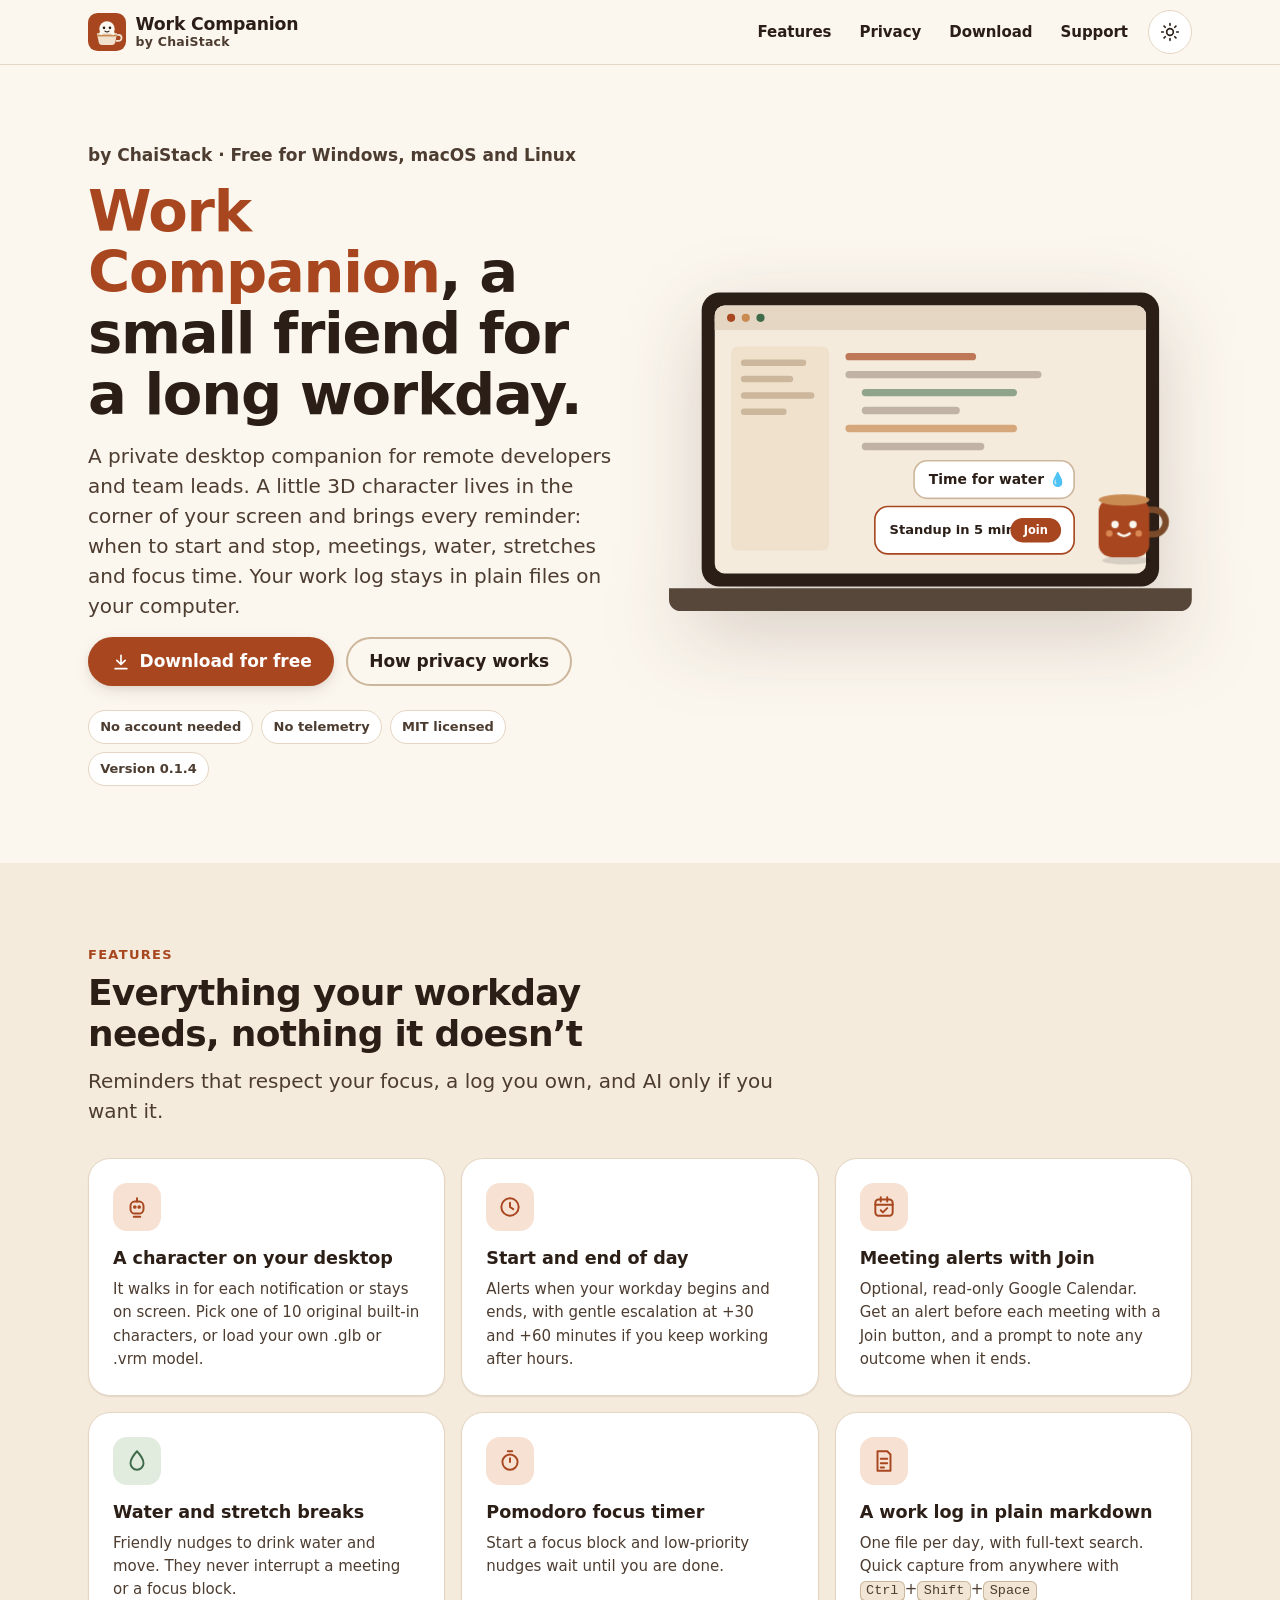
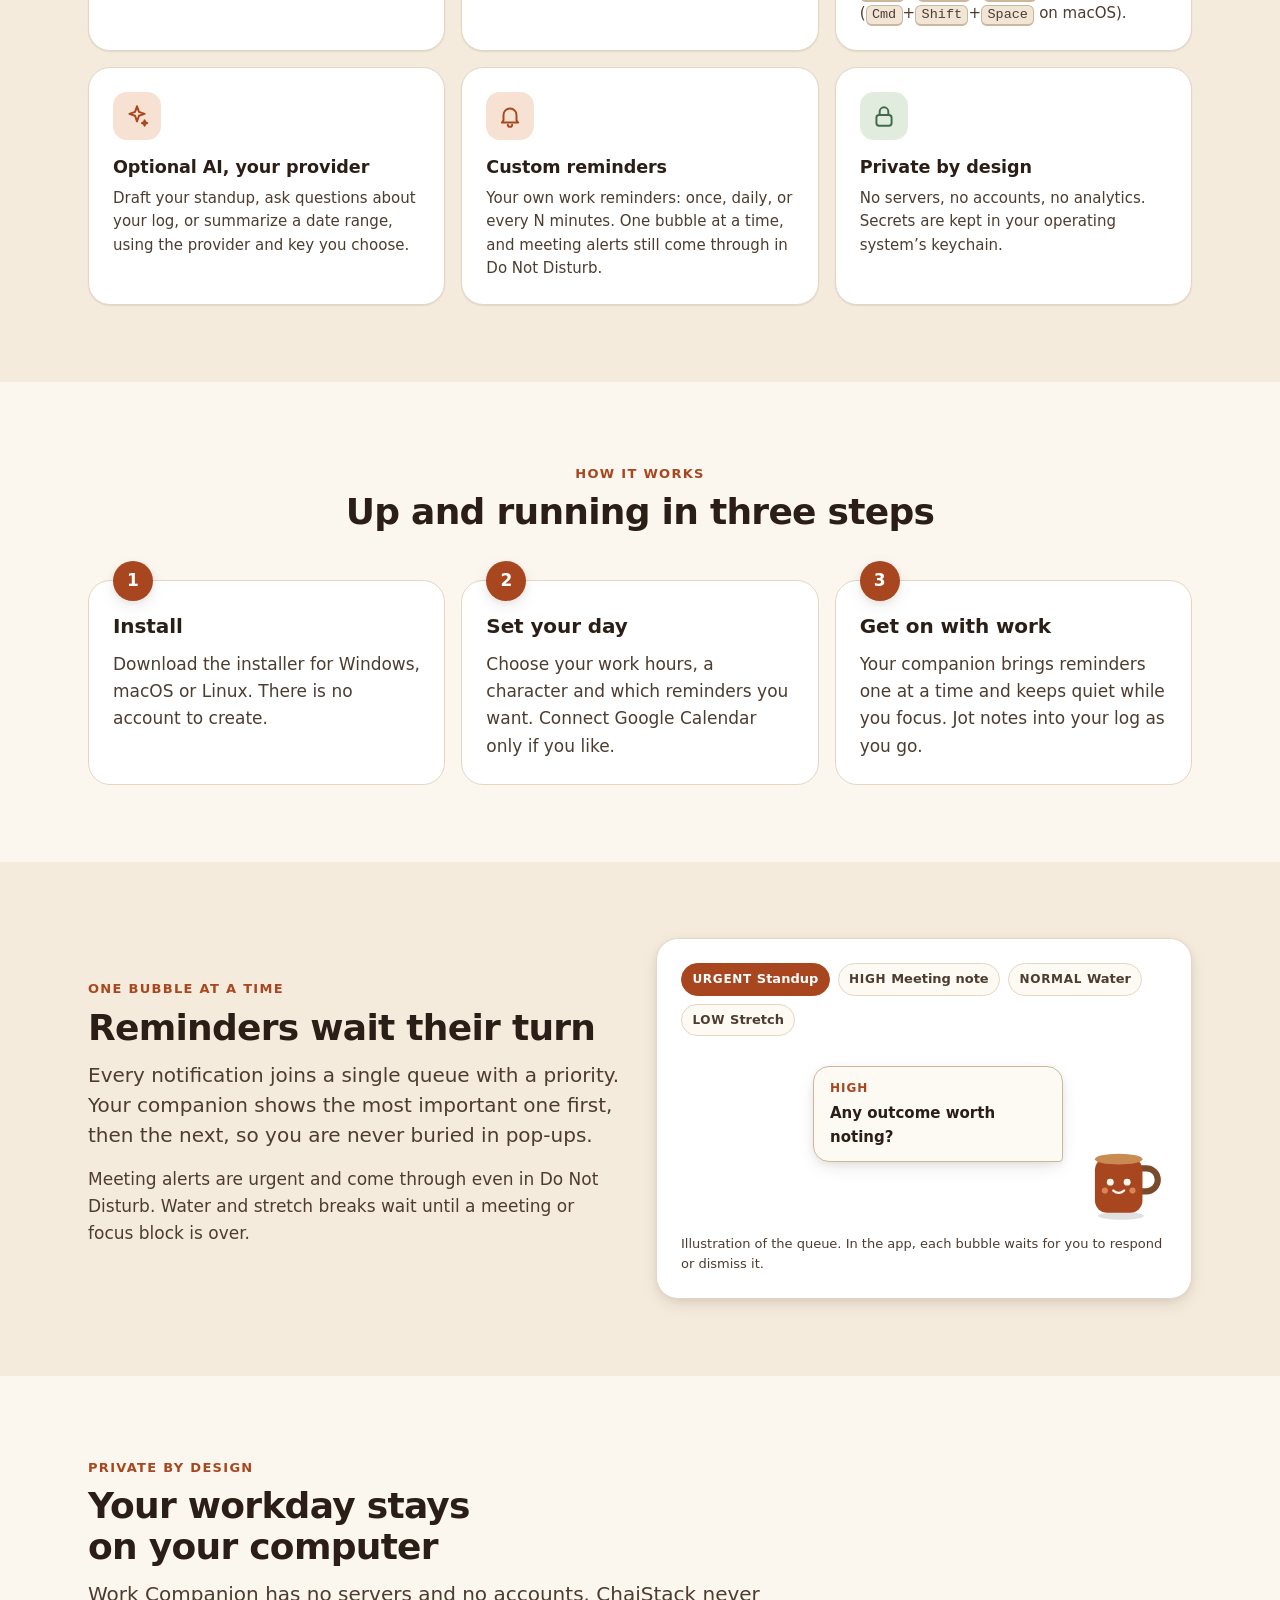
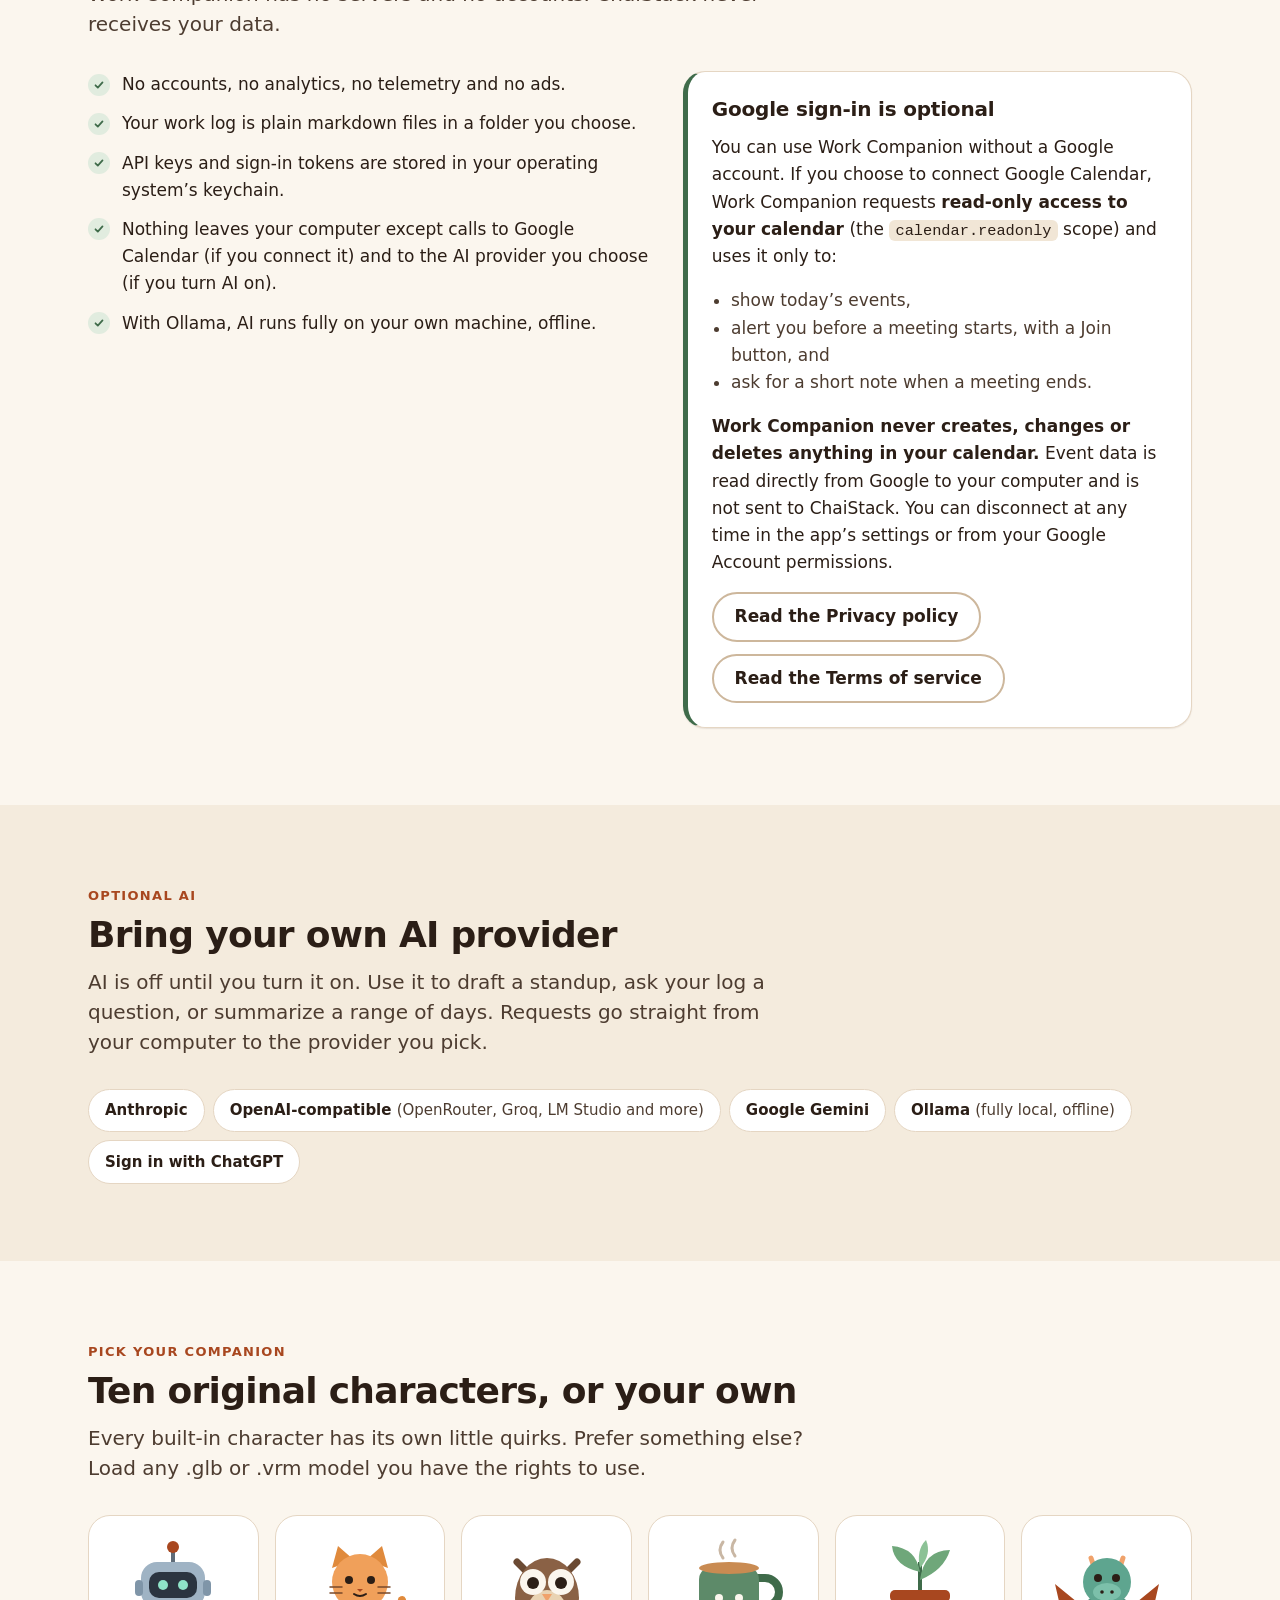
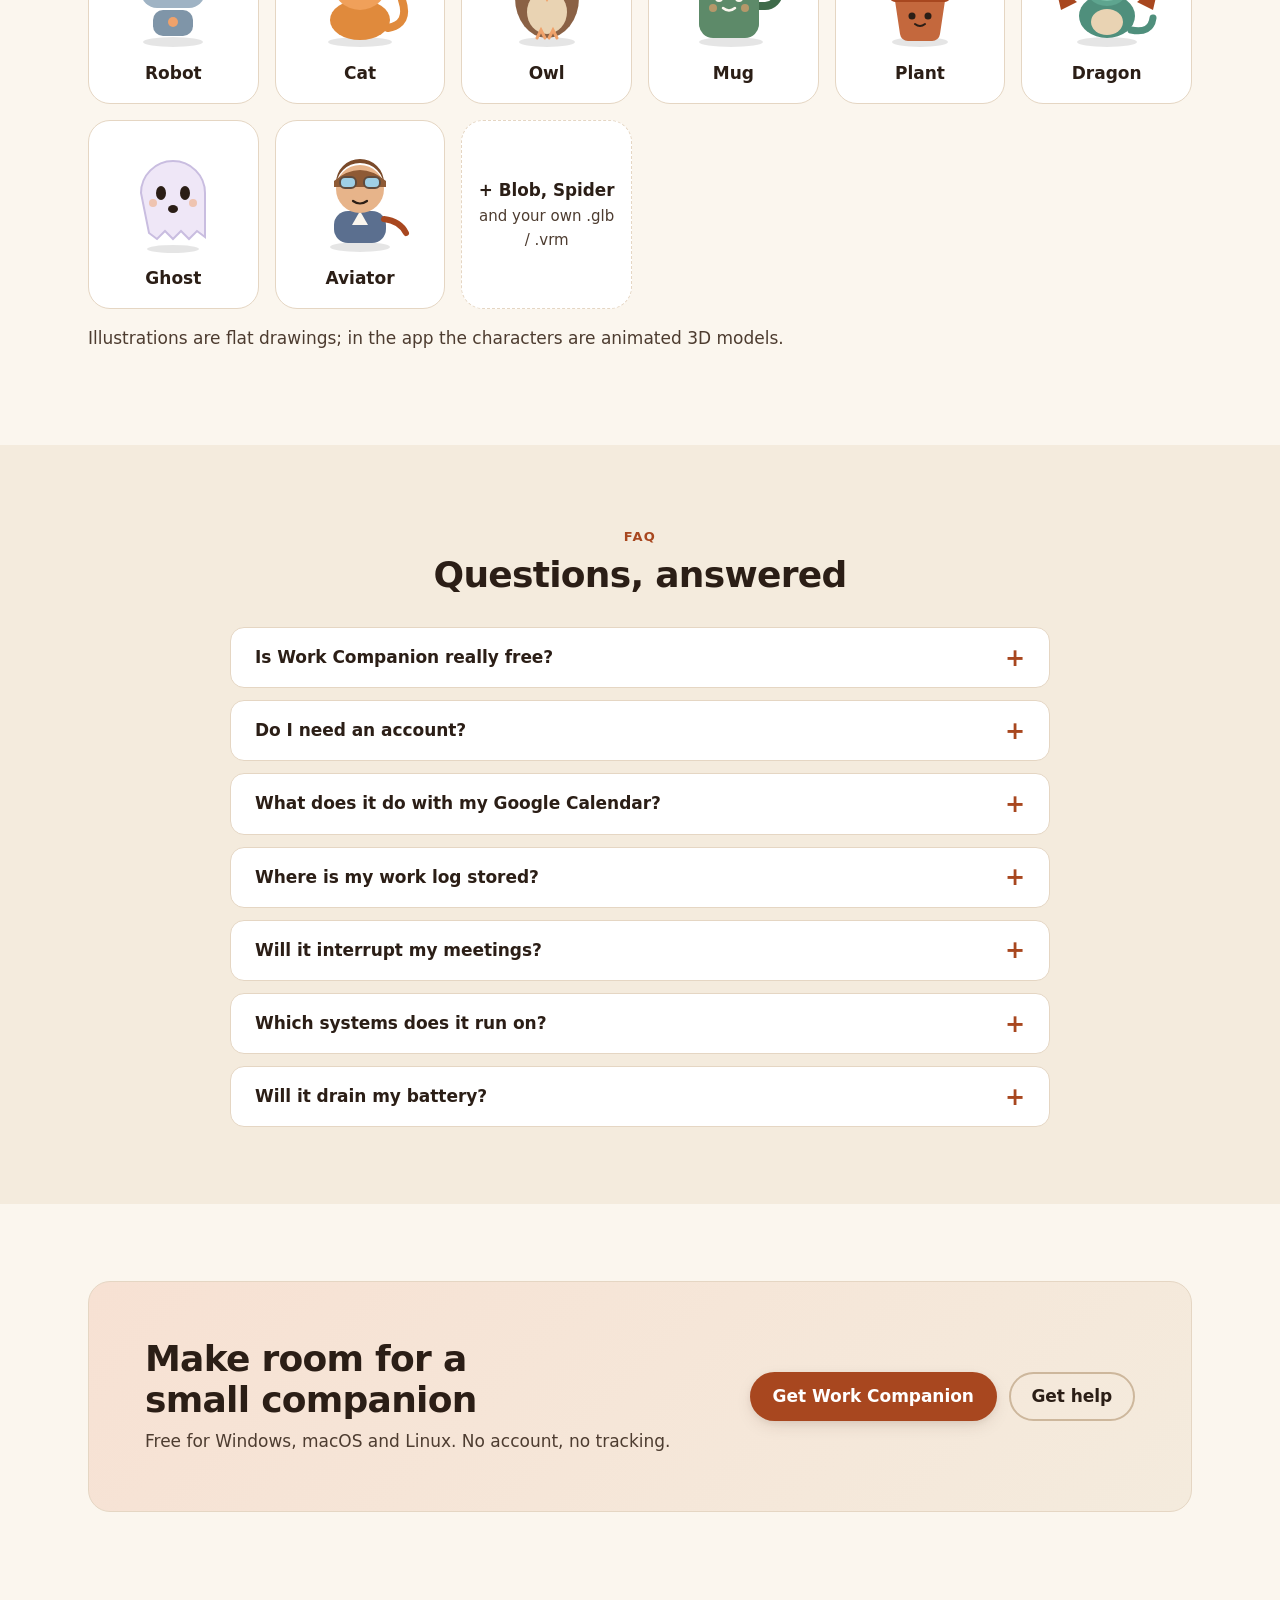
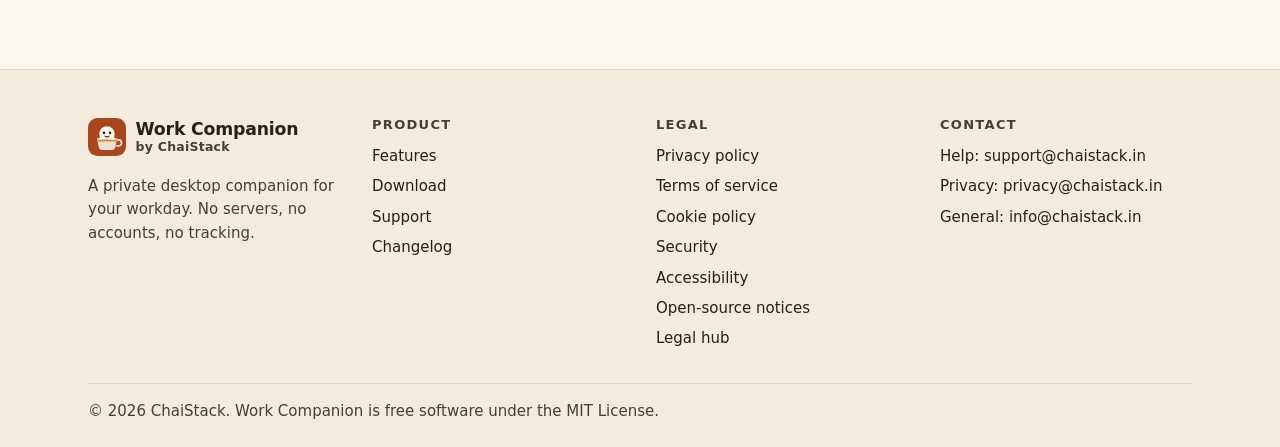
==== commit 3fcf861e: "Typography pass: curly quotes, line length, heading rhythm, fewer weights - Curly quotes and apostro" ====
--- a/index.html
+++ b/index.html
@@ -96,7 +96,7 @@
   <div class="container">
     <div class="section-head reveal">
       <p class="eyebrow">Features</p>
-      <h2 id="features-h">Everything your workday needs, nothing it doesn't</h2>
+      <h2 id="features-h">Everything your workday needs, nothing it doesn’t</h2>
       <p class="lead">Reminders that respect your focus, a log you own, and AI only if you want it.</p>
     </div>
     <div class="grid grid-3">
@@ -108,7 +108,7 @@
       <article class="card reveal"><span class="f-icon" aria-hidden="true"><svg viewBox="0 0 24 24"><path d="M6 3h9l3 3v15H6z"/><path d="M9 10h6M9 14h6M9 18h3"/></svg></span><h3>A work log in plain markdown</h3><p>One file per day, with full-text search. Quick capture from anywhere with <kbd>Ctrl</kbd>+<kbd>Shift</kbd>+<kbd>Space</kbd> (<kbd>Cmd</kbd>+<kbd>Shift</kbd>+<kbd>Space</kbd> on macOS).</p></article>
       <article class="card reveal"><span class="f-icon" aria-hidden="true"><svg viewBox="0 0 24 24"><path d="M12 3l1.8 5.2L19 10l-5.2 1.8L12 17l-1.8-5.2L5 10l5.2-1.8z"/><path d="M19 16l.7 1.8 1.8.7-1.8.7L19 21l-.7-1.8-1.8-.7 1.8-.7z"/></svg></span><h3>Optional AI, your provider</h3><p>Draft your standup, ask questions about your log, or summarize a date range, using the provider and key you choose.</p></article>
       <article class="card reveal"><span class="f-icon" aria-hidden="true"><svg viewBox="0 0 24 24"><path d="M6 16V11a6 6 0 0 1 12 0v5l1.5 2h-15z"/><path d="M10 20a2 2 0 0 0 4 0"/></svg></span><h3>Custom reminders</h3><p>Your own work reminders: once, daily, or every N minutes. One bubble at a time, and meeting alerts still come through in Do Not Disturb.</p></article>
-      <article class="card reveal"><span class="f-icon leaf" aria-hidden="true"><svg viewBox="0 0 24 24"><rect x="5" y="11" width="14" height="10" rx="2.5"/><path d="M8 11V8a4 4 0 0 1 8 0v3"/></svg></span><h3>Private by design</h3><p>No servers, no accounts, no analytics. Secrets are kept in your operating system's keychain.</p></article>
+      <article class="card reveal"><span class="f-icon leaf" aria-hidden="true"><svg viewBox="0 0 24 24"><rect x="5" y="11" width="14" height="10" rx="2.5"/><path d="M8 11V8a4 4 0 0 1 8 0v3"/></svg></span><h3>Private by design</h3><p>No servers, no accounts, no analytics. Secrets are kept in your operating system’s keychain.</p></article>
     </div>
   </div>
 </section>
@@ -173,7 +173,7 @@
         <ul class="checklist">
           <li><span>No accounts, no analytics, no telemetry and no ads.</span></li>
           <li><span>Your work log is plain markdown files in a folder you choose.</span></li>
-          <li><span>API keys and sign-in tokens are stored in your operating system's keychain.</span></li>
+          <li><span>API keys and sign-in tokens are stored in your operating system’s keychain.</span></li>
           <li><span>Nothing leaves your computer except calls to Google Calendar (if you connect it) and to the AI provider you choose (if you turn AI on).</span></li>
           <li><span>With Ollama, AI runs fully on your own machine, offline.</span></li>
         </ul>
@@ -182,11 +182,11 @@
         <h3>Google sign-in is optional</h3>
         <p>You can use Work Companion without a Google account. If you choose to connect Google Calendar, Work Companion requests <strong>read-only access to your calendar</strong> (the <code>calendar.readonly</code> scope) and uses it only to:</p>
         <ul>
-          <li>show today's events,</li>
+          <li>show today’s events,</li>
           <li>alert you before a meeting starts, with a Join button, and</li>
           <li>ask for a short note when a meeting ends.</li>
         </ul>
-        <p><strong>Work Companion never creates, changes or deletes anything in your calendar.</strong> Event data is read directly from Google to your computer and is not sent to ChaiStack. You can disconnect at any time in the app's settings or from your Google Account permissions.</p>
+        <p><strong>Work Companion never creates, changes or deletes anything in your calendar.</strong> Event data is read directly from Google to your computer and is not sent to ChaiStack. You can disconnect at any time in the app’s settings or from your Google Account permissions.</p>
         <div class="link-row">
           <a class="btn btn-ghost" href="privacy.html">Read the Privacy policy</a>
           <a class="btn btn-ghost" href="terms.html">Read the Terms of service</a>
@@ -241,11 +241,11 @@
     <div class="faq">
       <details><summary>Is Work Companion really free?</summary><p>Yes. It is free and open-source software under the MIT License. There are no paid tiers, ads or tracking. If you turn on AI, your provider may charge you for its usage under its own terms.</p></details>
       <details><summary>Do I need an account?</summary><p>No. There is no Work Companion account. Google sign-in is only needed if you want calendar alerts, and AI sign-in only if you choose a provider that needs it.</p></details>
-      <details><summary>What does it do with my Google Calendar?</summary><p>With your permission it reads your calendar (read-only) to show today's events, alert you before meetings and ask for a note when they end. It never changes your calendar. See the <a href="privacy.html">Privacy policy</a>.</p></details>
+      <details><summary>What does it do with my Google Calendar?</summary><p>With your permission it reads your calendar (read-only) to show today’s events, alert you before meetings and ask for a note when they end. It never changes your calendar. See the <a href="privacy.html">Privacy policy</a>.</p></details>
       <details><summary>Where is my work log stored?</summary><p>On your computer, as one markdown file per day. You can open, edit, back up or delete the files with any text editor.</p></details>
       <details><summary>Will it interrupt my meetings?</summary><p>No. Water and stretch reminders never interrupt a meeting or a focus block, and only one bubble shows at a time.</p></details>
       <details><summary>Which systems does it run on?</summary><p>Windows 10 and 11 (x64), macOS (universal, Apple silicon and Intel) and Linux x64 (AppImage, .deb or .tar.gz). See <a href="download.html">Download</a>.</p></details>
-      <details><summary>Will it drain my battery?</summary><p>The character's animation slows to a low frame rate when idle and stops completely when it is hidden.</p></details>
+      <details><summary>Will it drain my battery?</summary><p>The character’s animation slows to a low frame rate when idle and stops completely when it is hidden.</p></details>
     </div>
   </div>
 </section>
--- a/assets/css/site.css
+++ b/assets/css/site.css
@@ -1,7 +1,7 @@
 /* Work Companion site: design system (ChaiStack). System fonts only, no third-party requests. */
 :root{
   --bg:#fbf6ee; --bg-alt:#f4ebdd; --surface:#ffffff; --surface-2:#fdf9f3;
-  --text:#2b1e16; --text-muted:#5f4c3e; --border:#e5d6c3; --border-strong:#cdb79c;
+  --text:#2b1e16; --text-muted:#4d3c30; --border:#e5d6c3; --border-strong:#cdb79c;
   --accent:#a8471f; --accent-hover:#8e3a17; --accent-contrast:#ffffff; --accent-soft:#f7e1d3;
   --leaf:#3f6b4a; --leaf-soft:#e1ecdf; --milk:#efe1cc; --chai:#c98b52; --chai-dark:#7a4a2a;
   --focus:#1f5fbf; --code-bg:#f1e6d6;
@@ -21,7 +21,7 @@
 @media (prefers-color-scheme:dark){
   :root:not([data-theme="light"]){
     --bg:#1b1511; --bg-alt:#231b16; --surface:#2a211b; --surface-2:#251d18;
-    --text:#f3e9dc; --text-muted:#c9b7a4; --border:#3d3129; --border-strong:#57473b;
+    --text:#f3e9dc; --text-muted:#dccbb8; --border:#3d3129; --border-strong:#57473b;
     --accent:#f0a26b; --accent-hover:#f6b98c; --accent-contrast:#24150c; --accent-soft:#3a2619;
     --leaf:#9cc9a6; --leaf-soft:#22302a; --milk:#4a3a2e; --chai:#d59a62; --chai-dark:#e9c39a;
     --focus:#8ab4ff; --code-bg:#33281f;
@@ -31,7 +31,7 @@
 }
 :root[data-theme="dark"]{
   --bg:#1b1511; --bg-alt:#231b16; --surface:#2a211b; --surface-2:#251d18;
-  --text:#f3e9dc; --text-muted:#c9b7a4; --border:#3d3129; --border-strong:#57473b;
+  --text:#f3e9dc; --text-muted:#dccbb8; --border:#3d3129; --border-strong:#57473b;
   --accent:#f0a26b; --accent-hover:#f6b98c; --accent-contrast:#24150c; --accent-soft:#3a2619;
   --leaf:#9cc9a6; --leaf-soft:#22302a; --milk:#4a3a2e; --chai:#d59a62; --chai-dark:#e9c39a;
   --focus:#8ab4ff; --code-bg:#33281f;
@@ -43,15 +43,15 @@
 html{-webkit-text-size-adjust:100%;scroll-behavior:smooth;scroll-padding-top:calc(var(--header-h) + 16px)}
 body{margin:0;background:var(--bg);color:var(--text);font:400 var(--fs-md)/var(--lh) var(--font-sans);overflow-x:hidden}
 img,svg{max-width:100%;height:auto;display:block}
-h1,h2,h3,h4{line-height:1.2;margin:0 0 var(--sp-3);letter-spacing:-.015em;text-wrap:balance}
-h1{font-size:var(--fs-3xl);font-weight:800}
-h2{font-size:var(--fs-2xl);font-weight:750}
-h3{font-size:var(--fs-lg);font-weight:700}
+h1,h2,h3,h4{line-height:1.2;margin:0 0 var(--sp-3);letter-spacing:-.01em;text-wrap:balance;font-optical-sizing:auto}
+h1{font-size:var(--fs-3xl);font-weight:800;line-height:1.06;letter-spacing:-.022em;margin-bottom:var(--sp-4)}
+h2{font-size:var(--fs-2xl);font-weight:700;line-height:1.14;letter-spacing:-.02em}
+h3{font-size:var(--fs-lg);font-weight:650;line-height:1.3}
 p{margin:0 0 var(--sp-4)}
 a{color:var(--accent);text-underline-offset:.18em;text-decoration-thickness:1px}
 a:hover{color:var(--accent-hover);text-decoration-thickness:2px}
 :focus-visible{outline:3px solid var(--focus);outline-offset:3px;border-radius:4px}
-code,kbd{font-family:var(--font-mono);font-size:.9em;background:var(--code-bg);padding:.1em .4em;border-radius:6px}
+code,kbd{font-family:var(--font-mono);font-size:.9em;overflow-wrap:anywhere;background:var(--code-bg);padding:.1em .4em;border-radius:6px}
 kbd{border:1px solid var(--border-strong);border-bottom-width:2px}
 .visually-hidden{position:absolute!important;width:1px;height:1px;overflow:hidden;clip:rect(0 0 0 0);white-space:nowrap}
 .skip{position:absolute;left:16px;top:-60px;z-index:100;background:var(--accent);color:var(--accent-contrast);padding:.6rem 1rem;border-radius:var(--r-sm);font-weight:700;text-decoration:none}
@@ -66,7 +66,7 @@
 .brand{display:inline-flex;align-items:center;gap:.6rem;color:var(--text);text-decoration:none;font-weight:800;font-size:1.08rem;letter-spacing:-.01em;line-height:1.15}
 .brand:hover{color:var(--text)}
 .brand svg{width:38px;height:38px;flex:none}
-.brand small{display:block;font-weight:600;font-size:.72rem;color:var(--text-muted);letter-spacing:.02em}
+.brand small{display:block;font-weight:600;font-size:.78rem;color:var(--text-muted);letter-spacing:.02em}
 .site-nav{margin-left:auto;display:flex;align-items:center;gap:var(--sp-2)}
 .site-nav ul{list-style:none;margin:0;padding:0;display:flex;gap:var(--sp-1);flex-wrap:wrap}
 .site-nav a{display:block;padding:.45rem .75rem;border-radius:var(--r-pill);color:var(--text);text-decoration:none;font-weight:600;font-size:var(--fs-sm)}
@@ -105,8 +105,8 @@
 .section-head{max-width:720px;margin-bottom:var(--sp-6)}
 .section-head.center{margin-inline:auto;text-align:center}
 .section-head.center .lead{margin-inline:auto}
-.eyebrow{display:inline-block;font-size:var(--fs-xs);font-weight:800;letter-spacing:.12em;text-transform:uppercase;color:var(--accent);margin-bottom:var(--sp-2)}
-.lead{font-size:var(--fs-lg);color:var(--text-muted);max-width:60ch}
+.eyebrow{display:inline-block;font-size:var(--fs-xs);font-weight:700;letter-spacing:.1em;line-height:1.4;text-transform:uppercase;color:var(--accent);margin-bottom:var(--sp-2)}
+.lead{font-size:var(--fs-lg);line-height:1.5;color:var(--text-muted);max-width:60ch}
 .muted{color:var(--text-muted)}
 
 /* Hero */
@@ -160,10 +160,10 @@
 .qd-list li{font-size:var(--fs-xs);font-weight:700;padding:.3rem .65rem;border-radius:var(--r-pill);border:1px solid var(--border);background:var(--surface-2);color:var(--text-muted);transition:opacity .4s,background .3s,color .3s}
 .qd-list li.is-active{background:var(--accent);color:var(--accent-contrast);border-color:var(--accent)}
 .qd-list li.is-done{opacity:.5;text-decoration:line-through}
-.prio{font-weight:800;text-transform:uppercase;letter-spacing:.06em;font-size:.68rem;margin-right:.3rem}
+.prio{font-weight:800;text-transform:uppercase;letter-spacing:.06em;font-size:.75rem;margin-right:.3rem}
 .qd-scene{display:flex;align-items:flex-end;justify-content:flex-end;gap:var(--sp-3);min-height:170px}
 .qd-bubble{max-width:250px;background:var(--surface-2);border:1px solid var(--border-strong);border-radius:16px 16px 4px 16px;padding:.75rem 1rem;box-shadow:var(--sh-2);font-weight:600;font-size:var(--fs-sm);margin-bottom:60px;transition:opacity .35s var(--ease),transform .35s var(--ease)}
-.qd-bubble .tag{display:block;font-size:.7rem;color:var(--accent);font-weight:800;letter-spacing:.08em;text-transform:uppercase;margin-bottom:.2rem}
+.qd-bubble .tag{display:block;font-size:.75rem;color:var(--accent);font-weight:800;letter-spacing:.08em;text-transform:uppercase;margin-bottom:.2rem}
 .qd-bubble.is-out{opacity:0;transform:translateY(10px) scale(.95)}
 .qd-char{width:92px;flex:none}
 .qd-note{font-size:var(--fs-xs);color:var(--text-muted);margin:var(--sp-3) 0 0}
@@ -268,7 +268,7 @@
 .prose blockquote > :last-child{margin-bottom:0}
 .prose hr{border:0;border-top:1px solid var(--border);margin:var(--sp-6) 0}
 .prose a{word-break:break-word}
-.table-wrap{overflow-x:auto;margin:0 0 var(--sp-5);border:1px solid var(--border);border-radius:var(--r-md)}
+.table-wrap{max-width:100%;overflow-x:auto;-webkit-overflow-scrolling:touch;margin:0 0 var(--sp-5);border:1px solid var(--border);border-radius:var(--r-md)}
 .prose table{width:100%;border-collapse:collapse;font-size:var(--fs-sm);line-height:1.5}
 .table-wrap table{min-width:520px}
 .prose th,.prose td{text-align:left;vertical-align:top;padding:.65rem .85rem;border-bottom:1px solid var(--border)}
@@ -292,3 +292,36 @@
   .card:hover,.btn:hover,.char-strip li:hover,.chips li:hover,.card:hover .f-icon{transform:none}
 }
 @media print{.site-header,.site-footer,.toc,.skip{display:none}body{background:#fff;color:#000}}
+
+/* Responsive fixes */
+.prose pre{max-width:100%;overflow-x:auto;white-space:pre-wrap;overflow-wrap:anywhere;font:.85rem/1.55 var(--font-mono);background:var(--code-bg);padding:var(--sp-4);border-radius:var(--r-md)}
+.prose pre code{background:none;padding:0}
+.legal > *,.prose > *{min-width:0}
+img,svg,video{max-width:100%}
+@media (max-width:480px){
+  .table-wrap table{min-width:440px}
+  .prose th,.prose td{padding:.55rem .65rem}
+  .btn{width:100%}
+}
+@media (max-width:959px){.hero-art{max-width:560px;margin-inline:auto;width:100%}}
+body{-webkit-font-smoothing:antialiased;-moz-osx-font-smoothing:grayscale;text-rendering:optimizeLegibility}
+.card p,.summary-card p,.lead{font-weight:450}
+.licence-text{background:var(--code-bg);border-radius:var(--r-md);padding:var(--sp-4) var(--sp-5);margin:0 0 var(--sp-5);font-size:var(--fs-sm);line-height:1.6}
+.licence-text p:last-child{margin-bottom:0}
+
+/* Typography pass */
+body{font-kerning:normal;font-optical-sizing:auto;font-variant-ligatures:common-ligatures;hanging-punctuation:first}
+p,li,dd,summary{text-wrap:pretty}
+main p,main li{max-inline-size:68ch}
+.section-head.center .lead,.notfound p{margin-inline:auto}
+.prose{line-height:1.65}
+.prose h2{line-height:1.2;letter-spacing:-.015em}
+.prose h3{font-weight:650;letter-spacing:-.005em}
+.prose li{max-inline-size:none}
+.card h3,.summary-card h3,.platform h3,.steps h3{font-weight:650;letter-spacing:-.005em}
+.card p,.summary-card p,.platform ul,.qd-note,.legal-head .meta,.site-footer{line-height:1.55}
+.prose table,.legal-head .meta,.badges li,.toc{font-variant-numeric:tabular-nums}
+.site-footer h2,.toc::before{font-weight:700;letter-spacing:.1em}
+.brand{font-weight:750}
+.faq summary,.btn,.site-nav a{letter-spacing:-.003em}
+strong,b{font-weight:650}
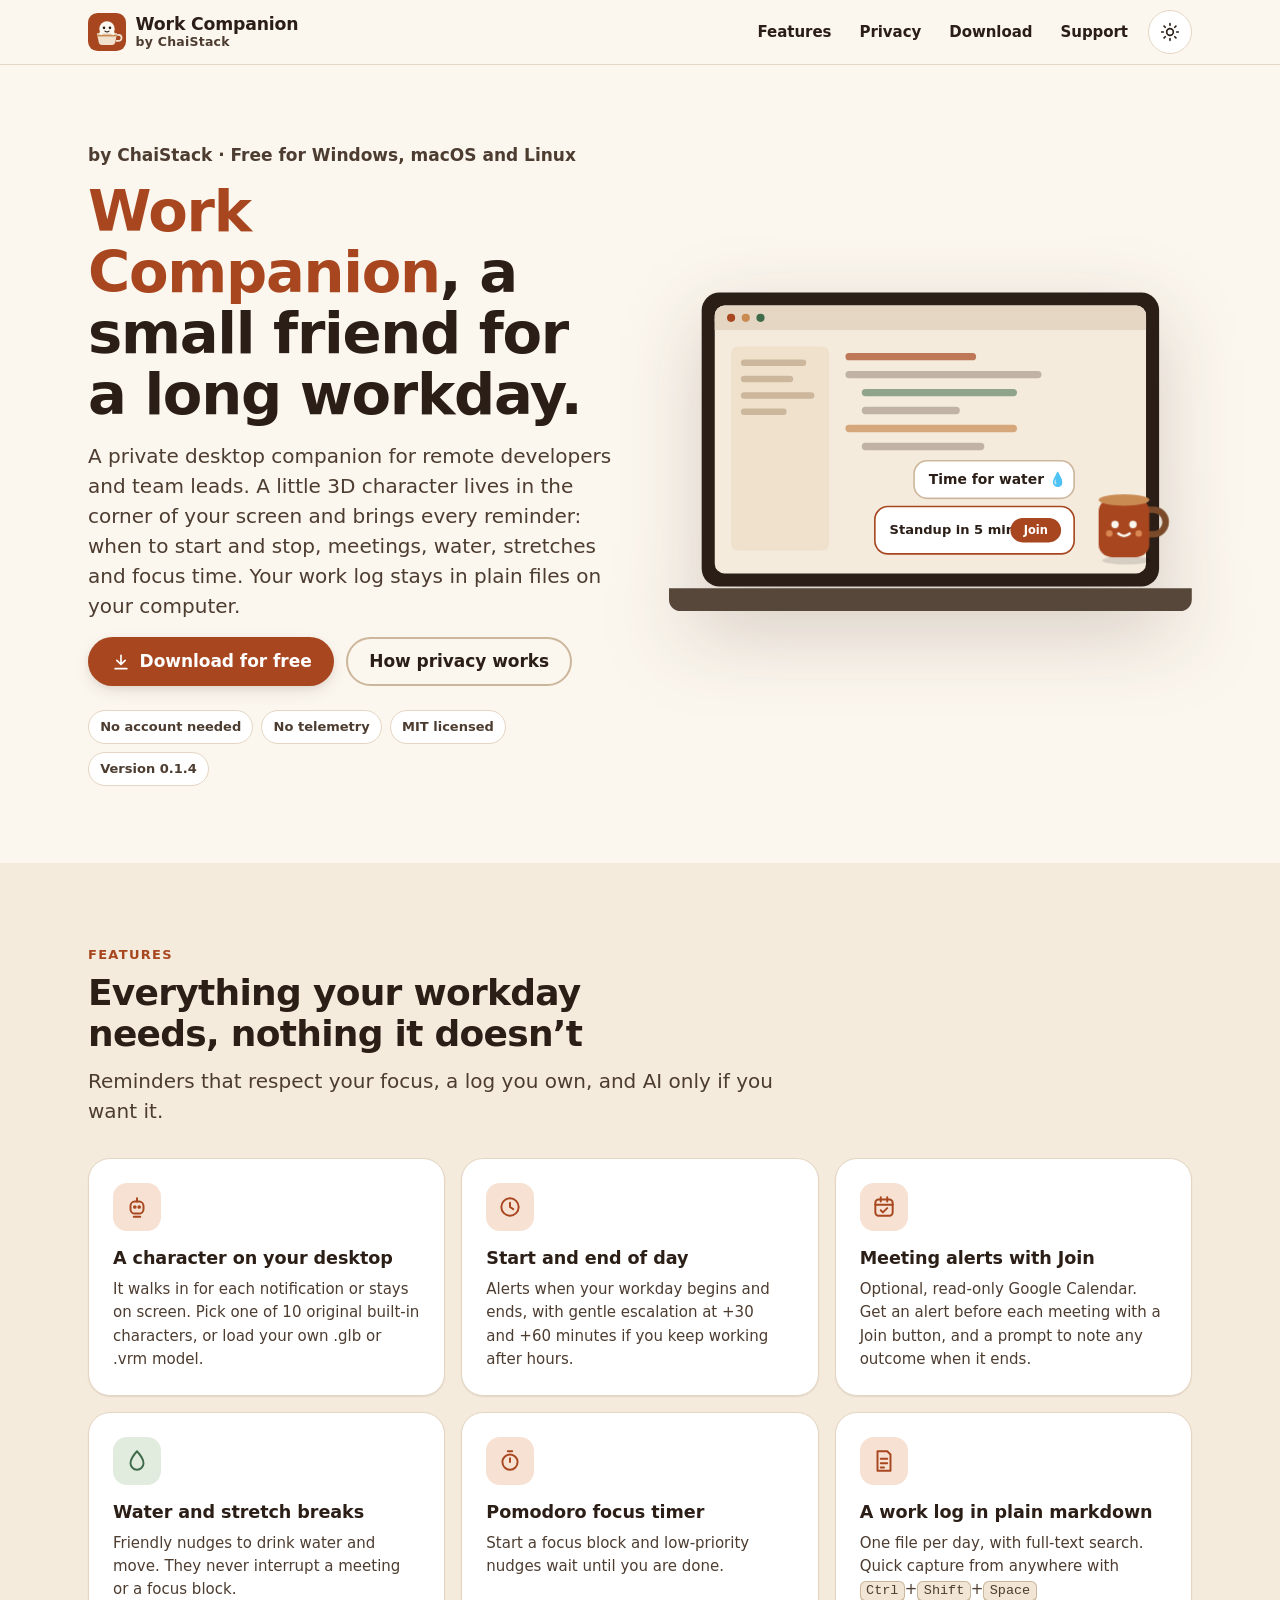
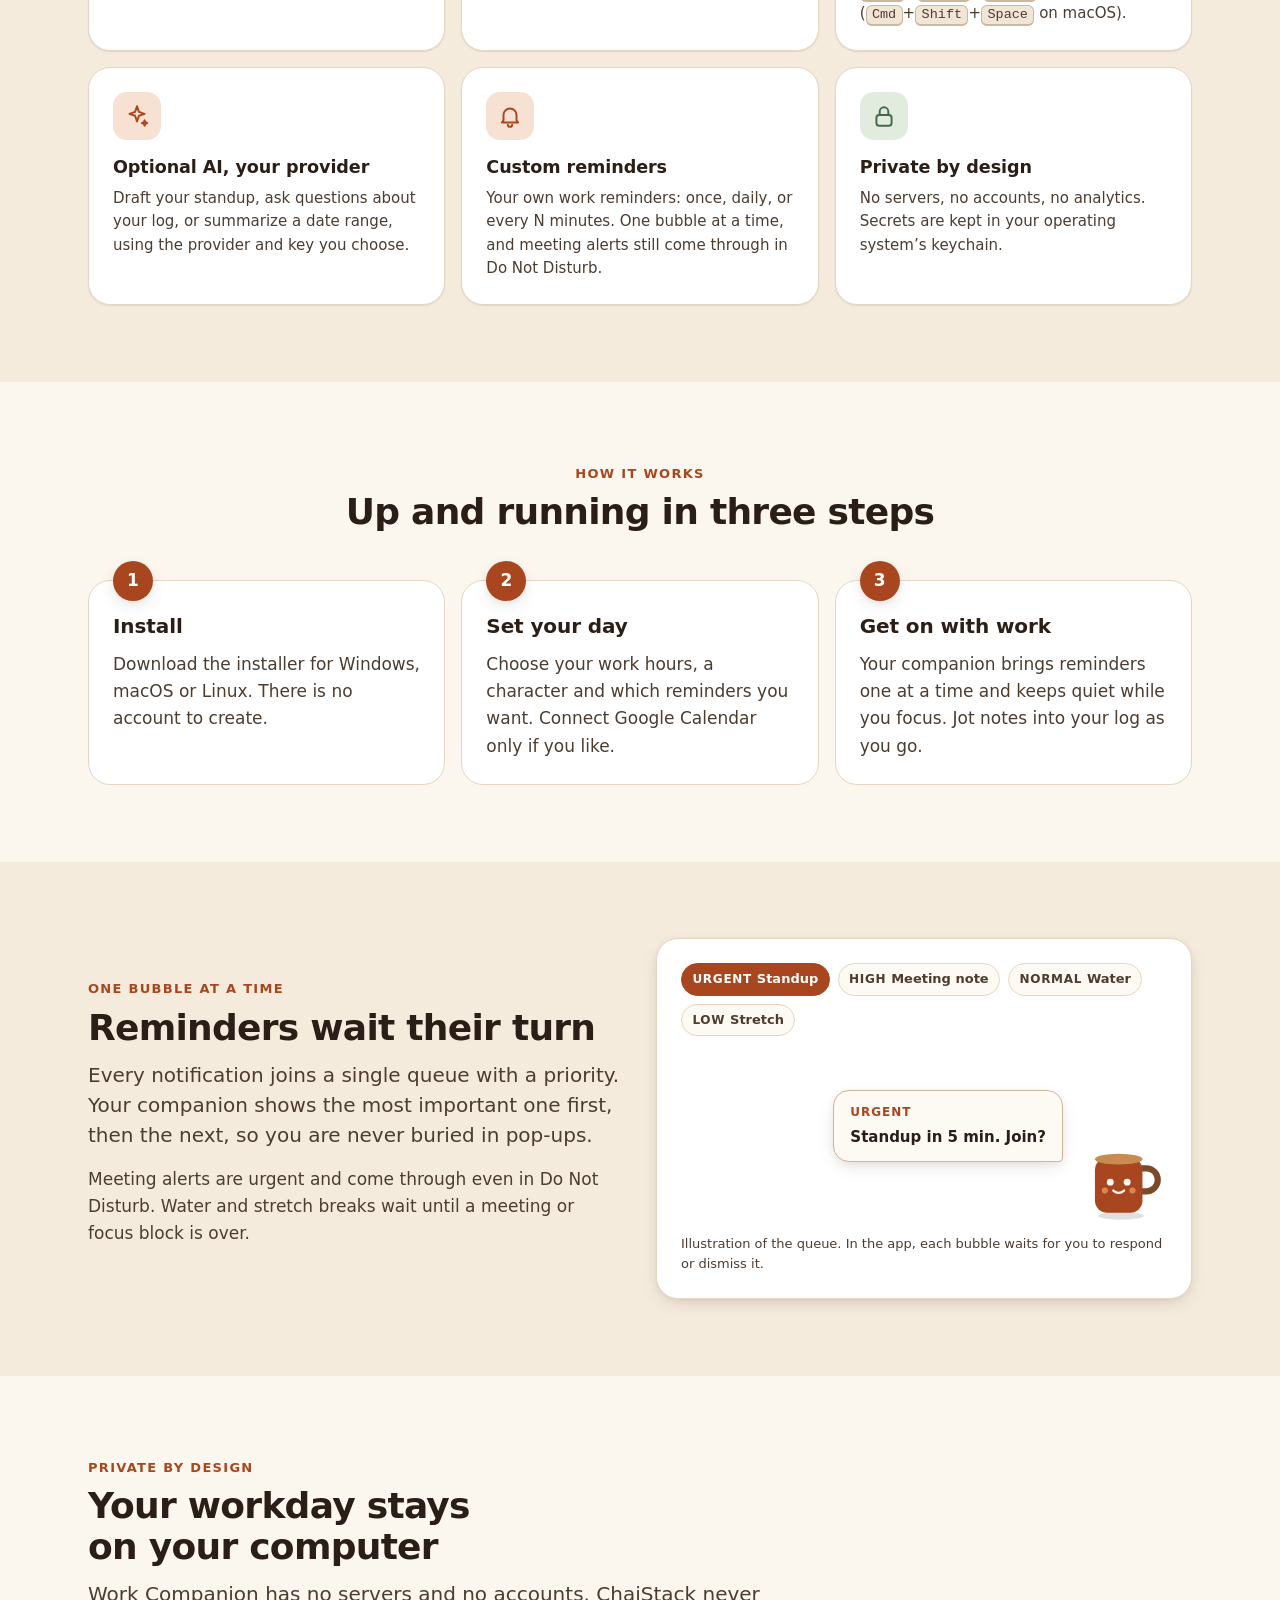
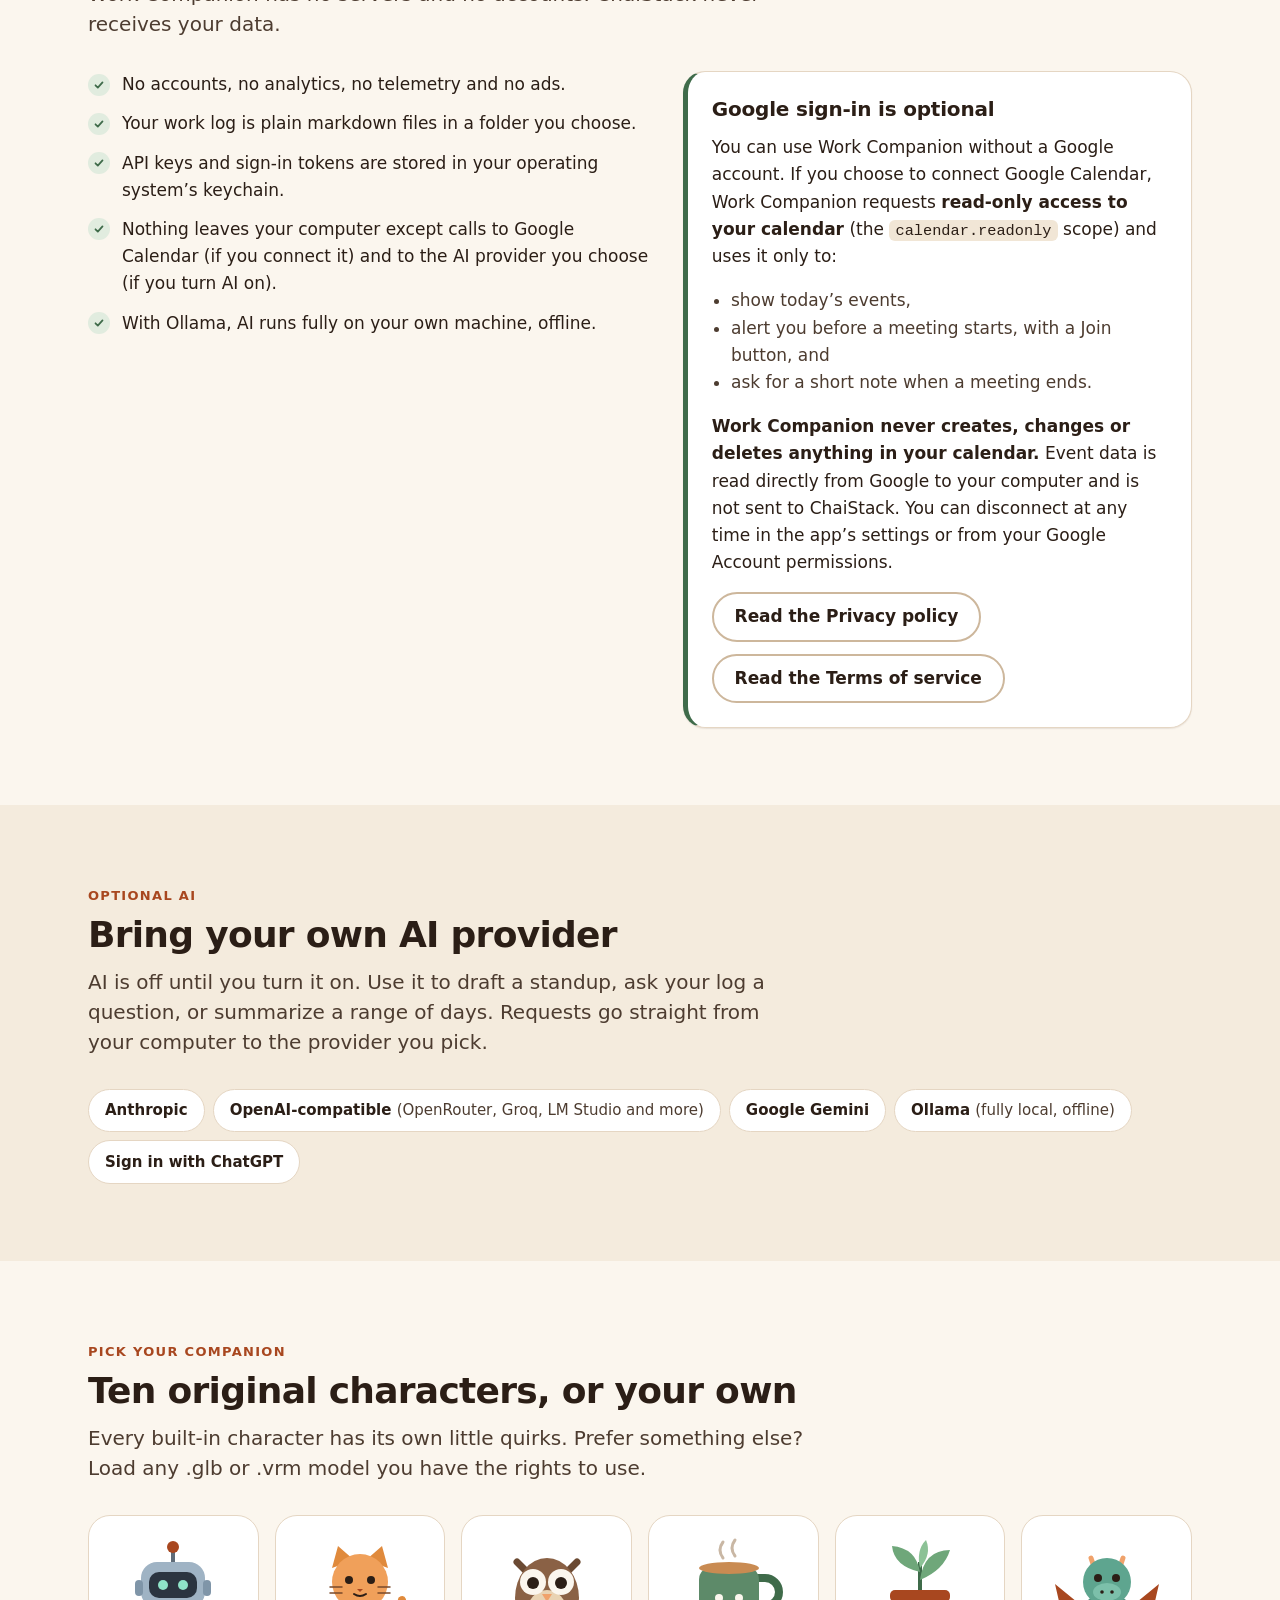
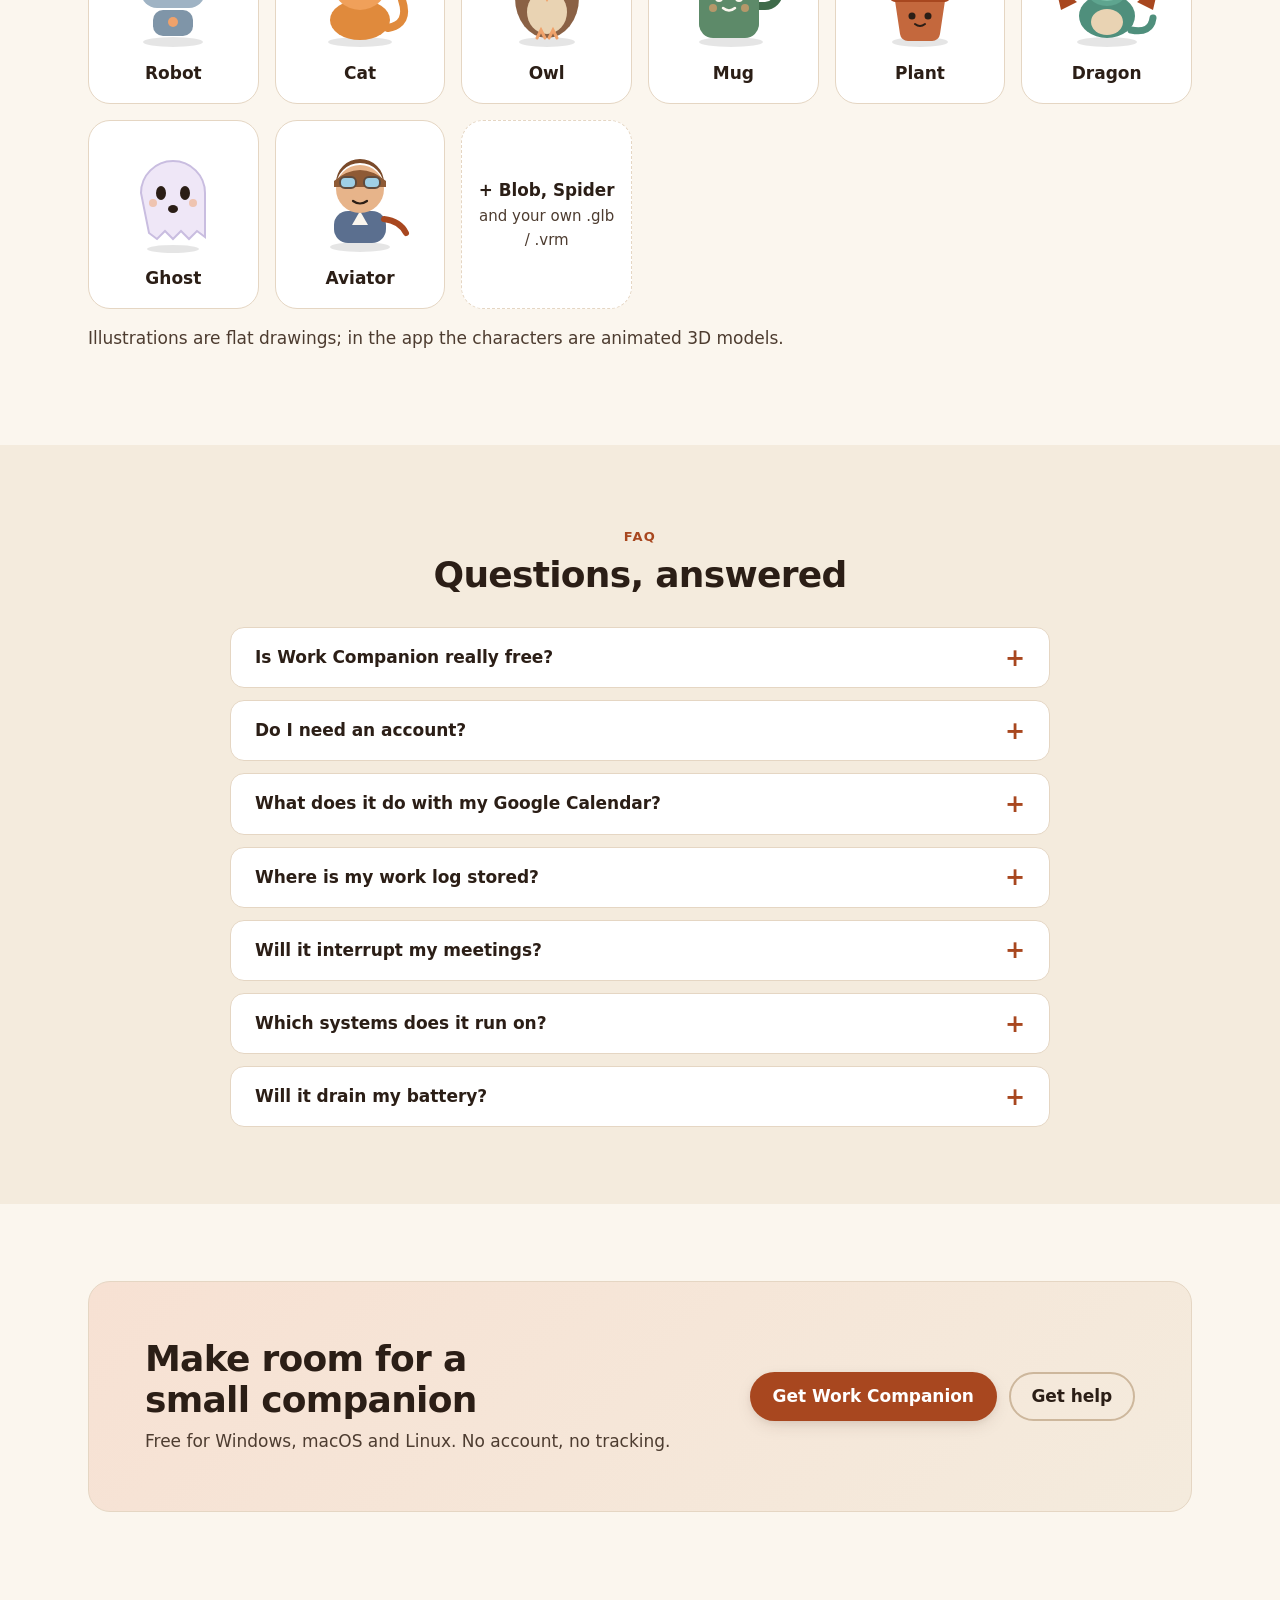
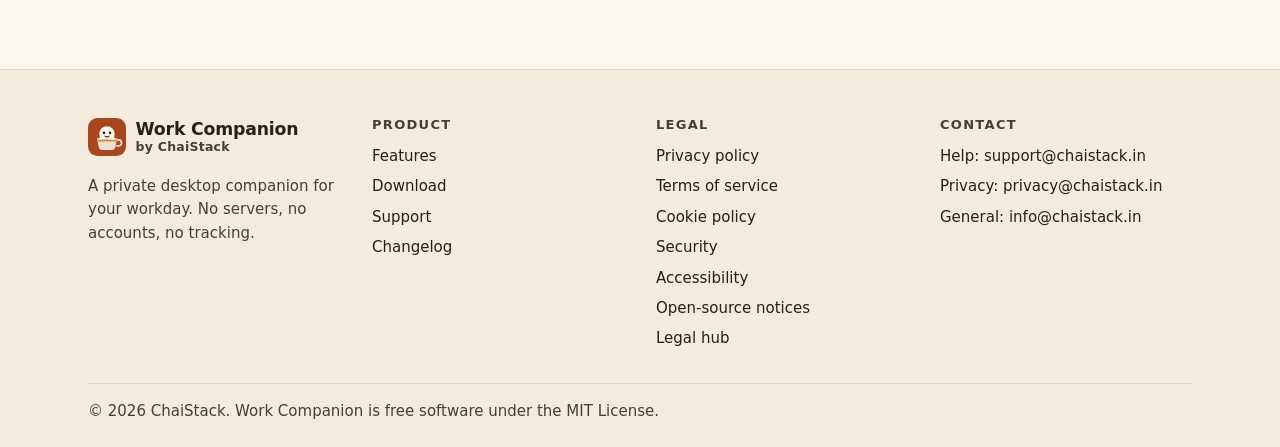
==== commit cc1cbac7: "Queue demo: keep the highlighted chip and the bubble in step The bubble's text was set 350 ms after " ====
--- a/index.html
+++ b/index.html
@@ -137,7 +137,7 @@
     </div>
     <div class="qd-stage reveal" data-queue-demo>
       <ul class="qd-list" aria-label="Queued reminders, highest priority first">
-        <li data-tag="Urgent" data-msg="Standup in 5 min. Join?"><span class="prio">Urgent</span>Standup</li>
+        <li class="is-active" data-tag="Urgent" data-msg="Standup in 5 min. Join?"><span class="prio">Urgent</span>Standup</li>
         <li data-tag="High" data-msg="Any outcome worth noting?"><span class="prio">High</span>Meeting note</li>
         <li data-tag="Normal" data-msg="Time for water 💧"><span class="prio">Normal</span>Water</li>
         <li data-tag="Low" data-msg="Stand up and stretch"><span class="prio">Low</span>Stretch</li>
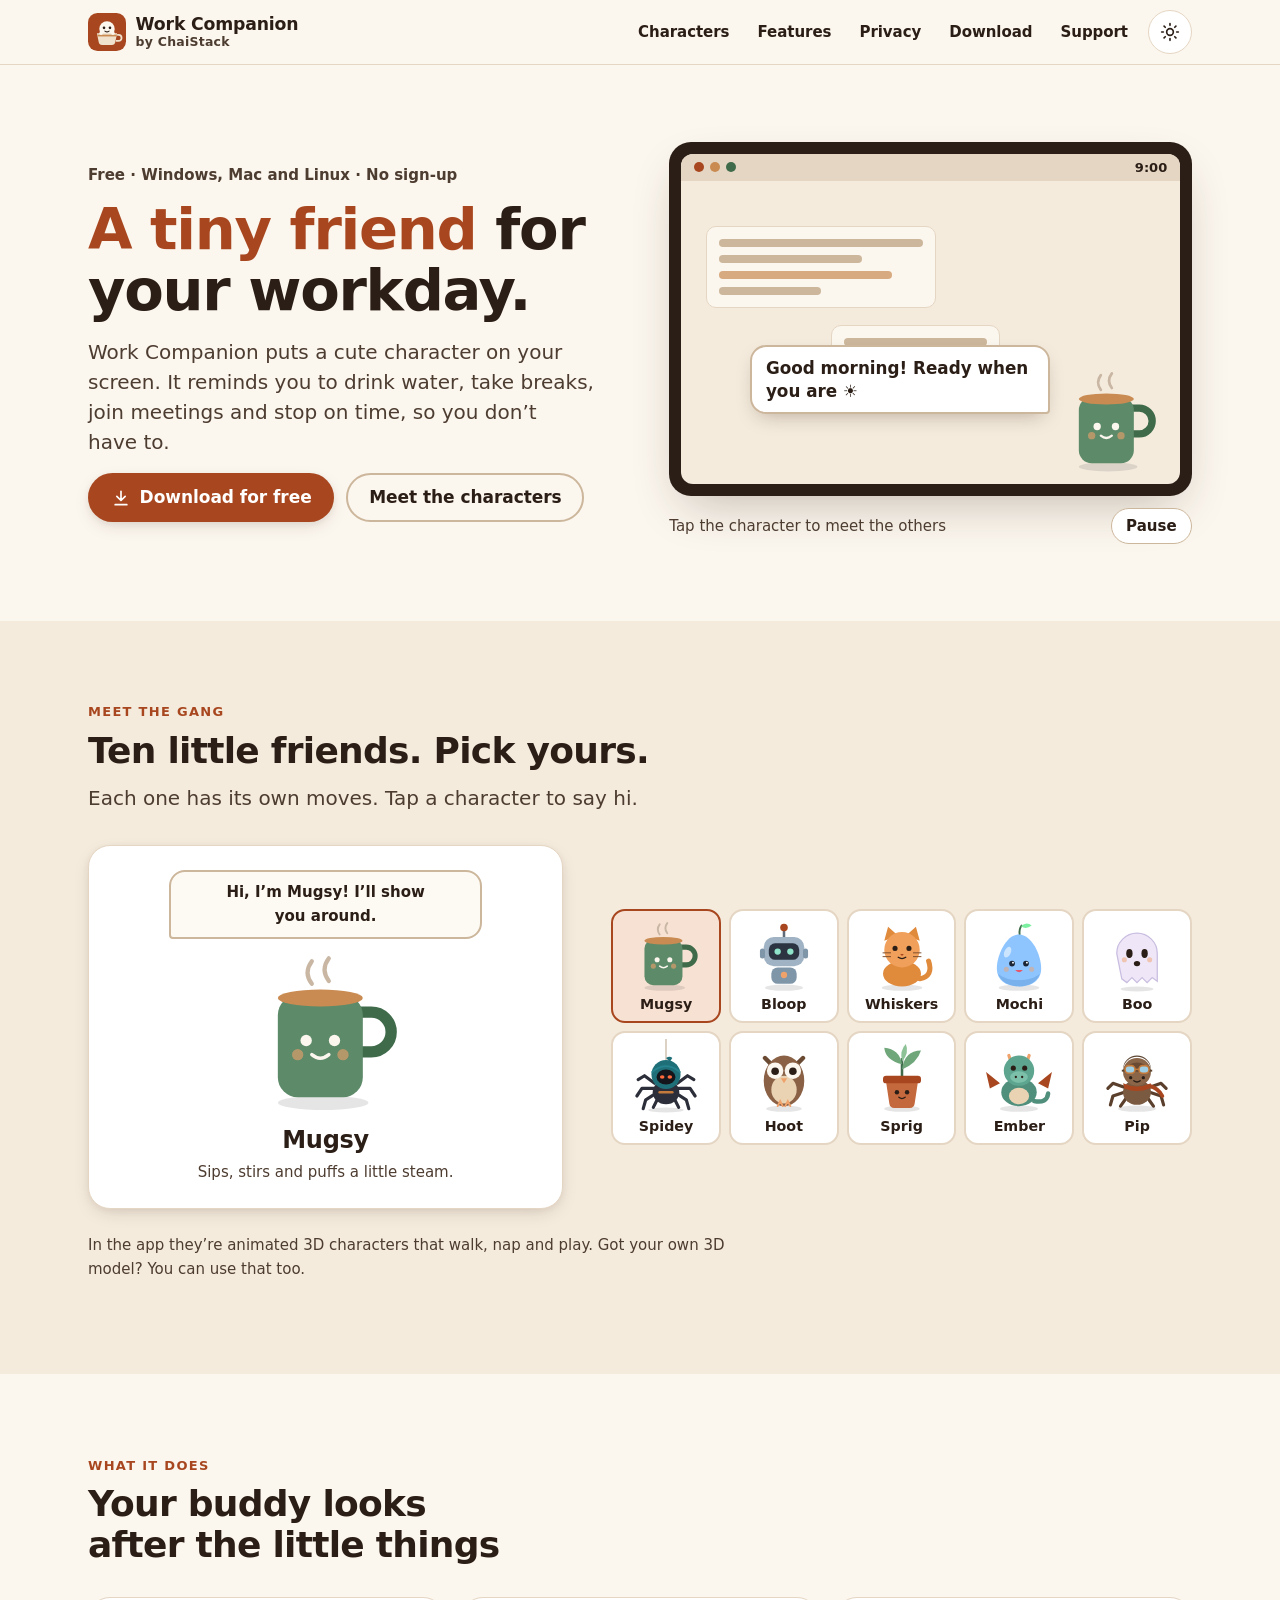
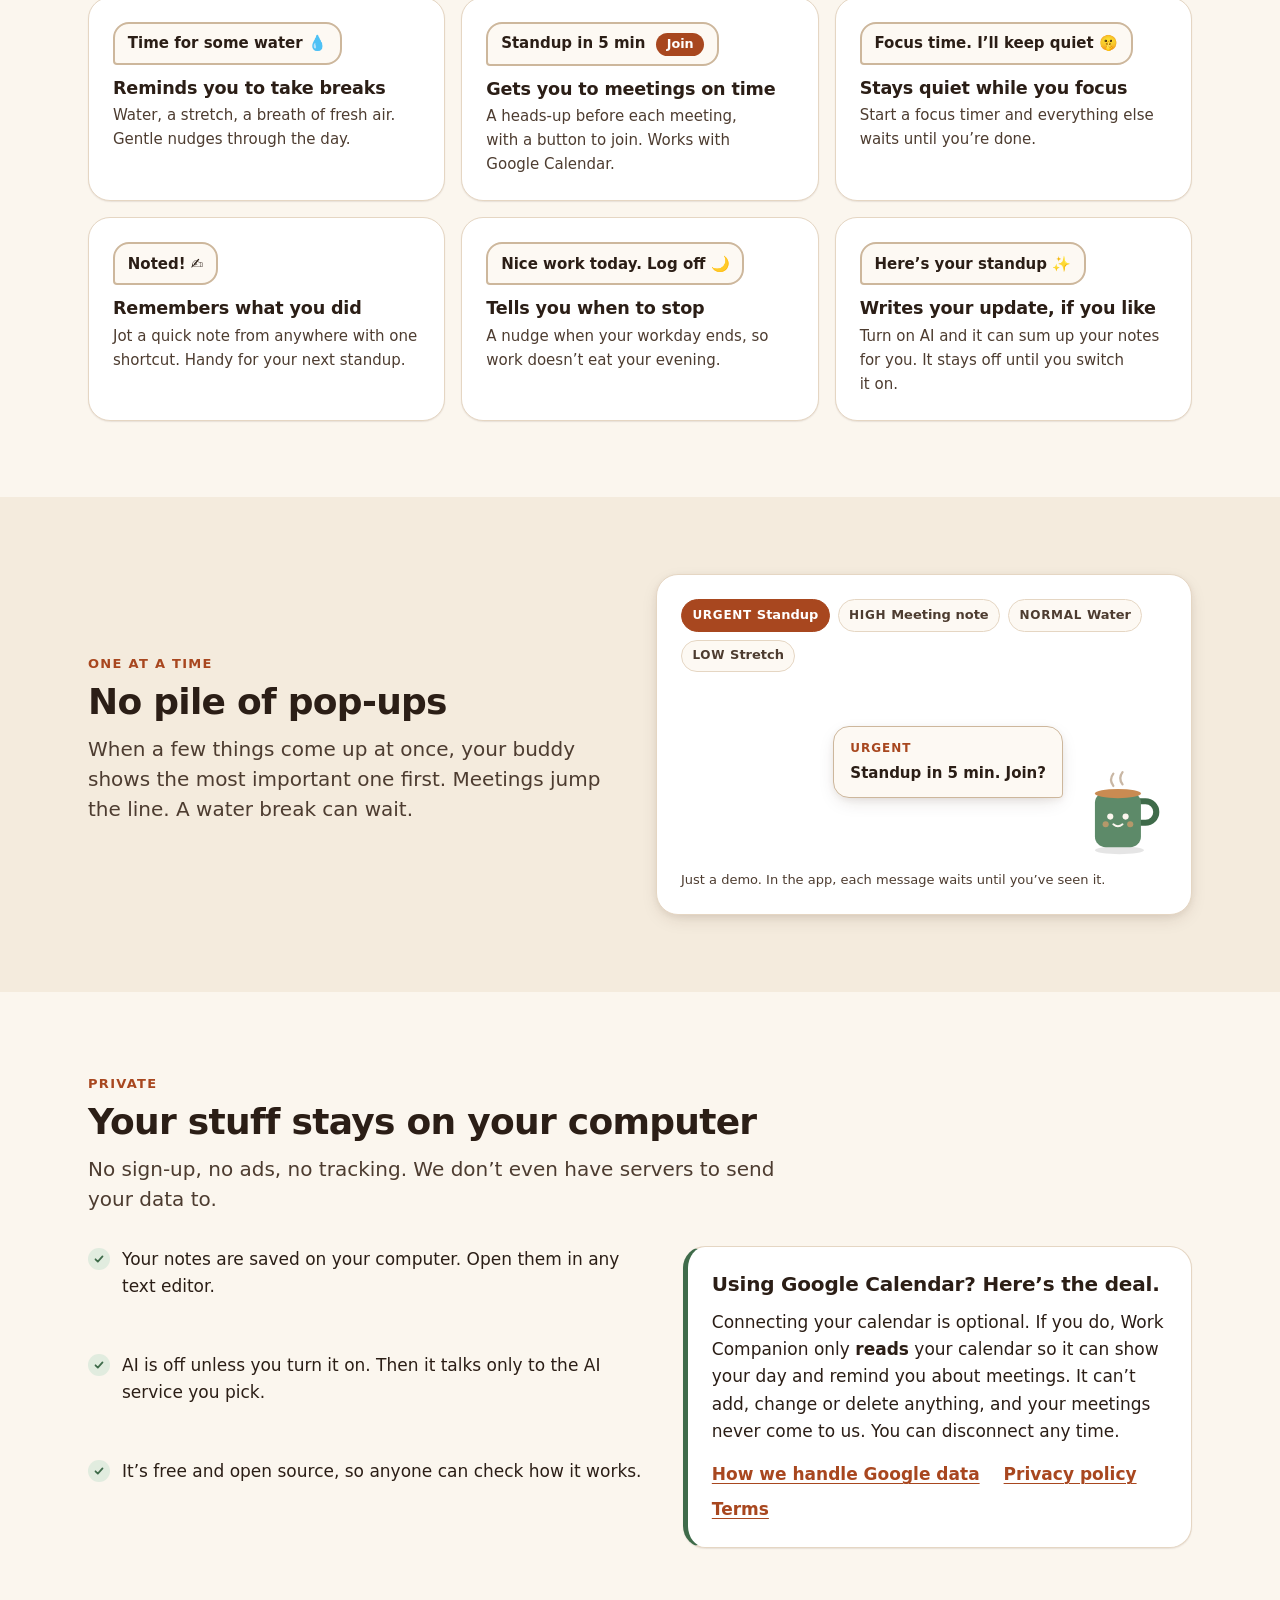
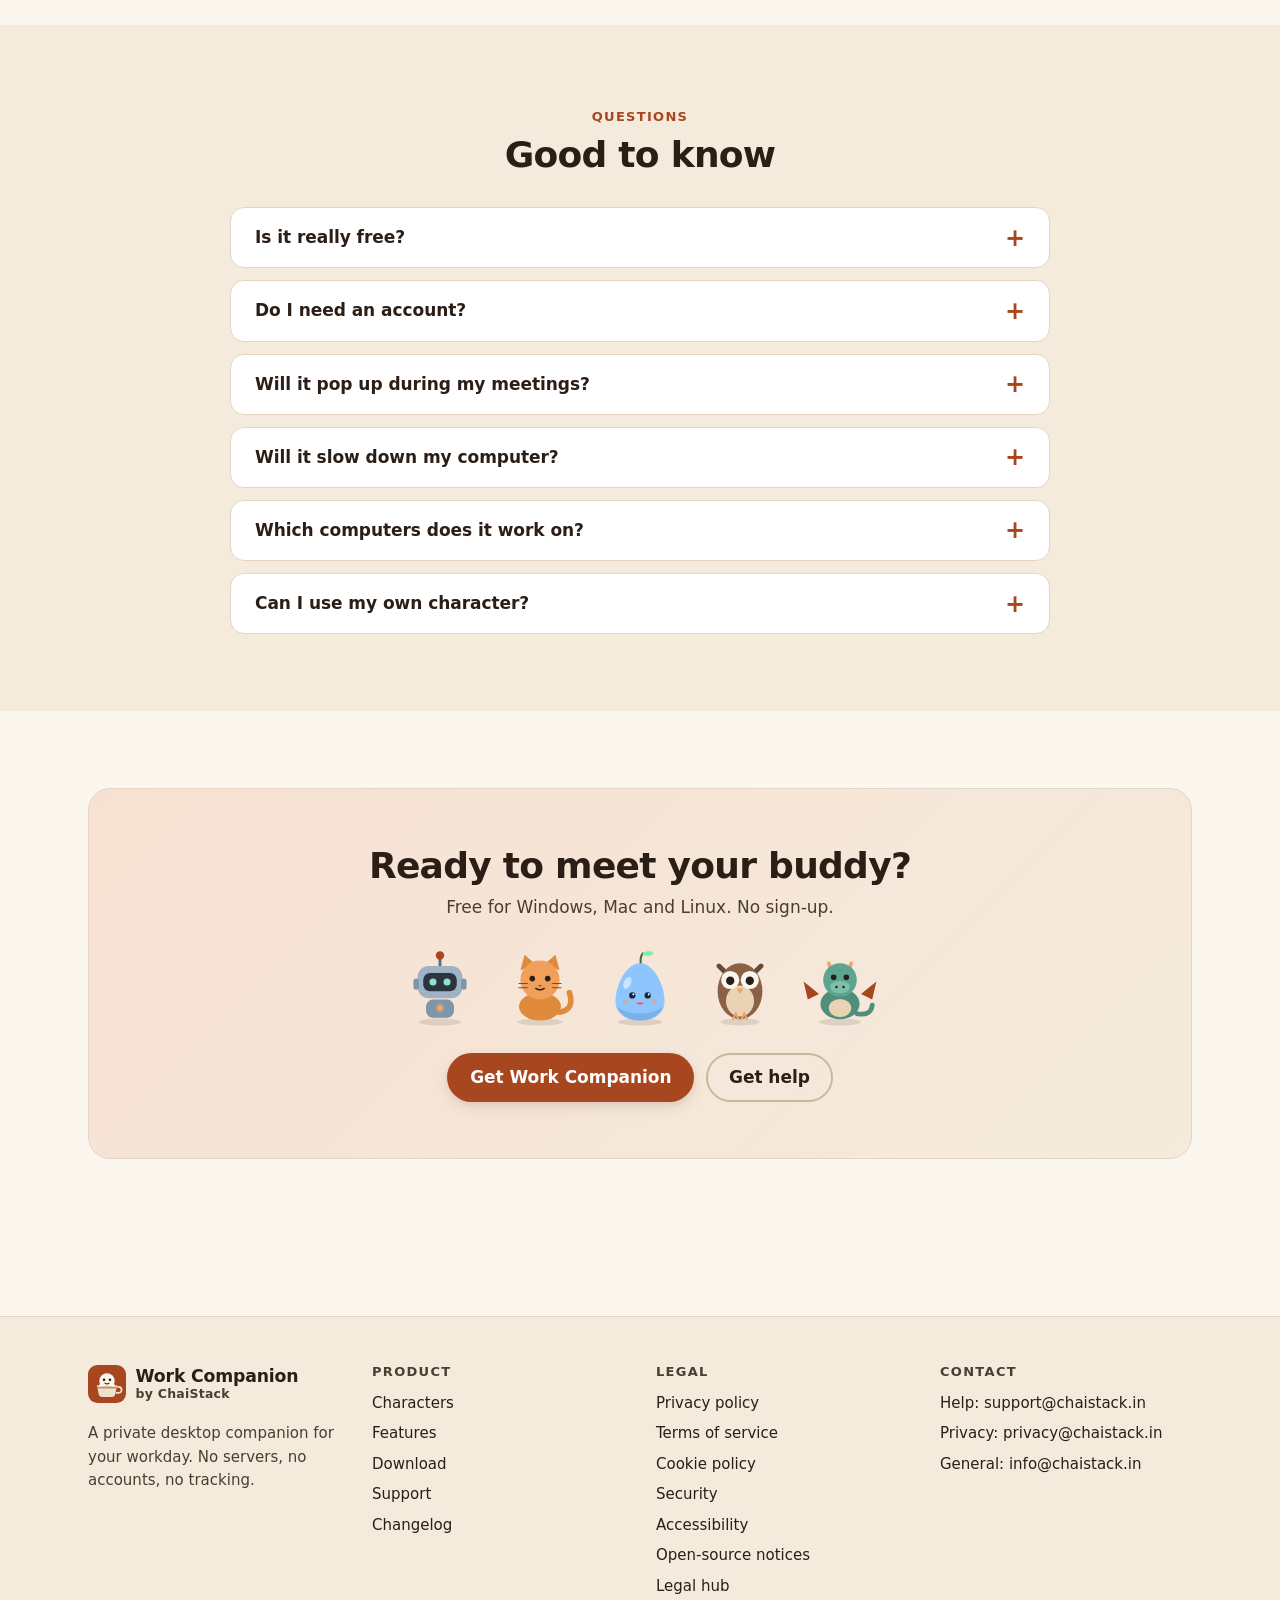
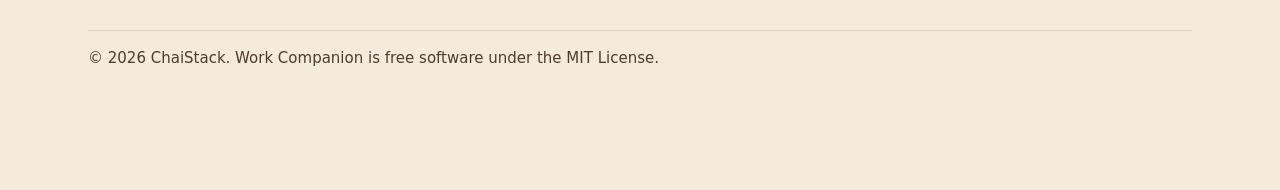
==== commit 9f1b72c3: "Home page: plain words, and the characters show visitors around - Rewrite the home page in short, ev" ====
--- a/index.html
+++ b/index.html
@@ -3,8 +3,8 @@
 <head>
 <meta charset="utf-8">
 <meta name="viewport" content="width=device-width, initial-scale=1">
-<title>Work Companion: a private desktop companion for your workday</title>
-<meta name="description" content="Work Companion by ChaiStack is a free, private desktop app for Windows, macOS and Linux. A small 3D character brings your reminders, meeting alerts, focus timer and work log. No servers, no accounts, no tracking.">
+<title>Work Companion: a tiny friend for your workday</title>
+<meta name="description" content="A cute character on your screen that reminds you to drink water, take breaks, join meetings and stop on time. Free for Windows, Mac and Linux. No sign-up, no tracking.">
 <link rel="canonical" href="https://workcompanion.chaistack.in/">
 <link rel="icon" href="assets/img/favicon.svg" type="image/svg+xml">
 <link rel="stylesheet" href="assets/css/site.css">
@@ -12,18 +12,19 @@
 <meta name="theme-color" content="#1b1511" media="(prefers-color-scheme: dark)">
 <meta property="og:type" content="website">
 <meta property="og:site_name" content="Work Companion">
-<meta property="og:title" content="Work Companion: a private desktop companion for your workday">
-<meta property="og:description" content="Work Companion by ChaiStack is a free, private desktop app for Windows, macOS and Linux. A small 3D character brings your reminders, meeting alerts, focus timer and work log. No servers, no accounts, no tracking.">
+<meta property="og:title" content="Work Companion: a tiny friend for your workday">
+<meta property="og:description" content="A cute character on your screen that reminds you to drink water, take breaks, join meetings and stop on time. Free for Windows, Mac and Linux. No sign-up, no tracking.">
 <meta property="og:url" content="https://workcompanion.chaistack.in/">
 <meta property="og:image" content="https://workcompanion.chaistack.in/assets/img/og.png">
 <meta property="og:image:width" content="1200">
 <meta property="og:image:height" content="630">
 <meta property="og:image:alt" content="Work Companion: a small character on your desktop with a reminder bubble.">
 <meta name="twitter:card" content="summary_large_image">
-<meta name="twitter:title" content="Work Companion: a private desktop companion for your workday">
-<meta name="twitter:description" content="Work Companion by ChaiStack is a free, private desktop app for Windows, macOS and Linux. A small 3D character brings your reminders, meeting alerts, focus timer and work log. No servers, no accounts, no tracking.">
+<meta name="twitter:title" content="Work Companion: a tiny friend for your workday">
+<meta name="twitter:description" content="A cute character on your screen that reminds you to drink water, take breaks, join meetings and stop on time. Free for Windows, Mac and Linux. No sign-up, no tracking.">
 <meta name="twitter:image" content="https://workcompanion.chaistack.in/assets/img/og.png">
 <script src="assets/js/site.js" defer></script>
+<script src="assets/js/buddies.js" defer></script>
 </head>
 <body>
 <a class="skip" href="#main">Skip to content</a>
@@ -33,6 +34,7 @@
     <button class="icon-btn nav-toggle" type="button" aria-expanded="false" aria-controls="site-nav" aria-label="Menu"><svg viewBox="0 0 24 24" aria-hidden="true"><path d="M4 7h16M4 12h16M4 17h16"/></svg></button>
     <nav class="site-nav" id="site-nav" aria-label="Main">
       <ul>
+        <li><a href="./#characters">Characters</a></li>
         <li><a href="./#features">Features</a></li>
         <li><a href="./#privacy">Privacy</a></li>
         <li><a href="download.html">Download</a></li>
@@ -43,209 +45,136 @@
   </div>
 </header>
 <main id="main">
-<section class="hero">
+<section class="hero" data-hero>
   <div class="container">
     <div>
-      <p class="byline">by ChaiStack · Free for Windows, macOS and Linux</p>
-      <h1><span class="accent">Work Companion</span>, a small friend for a long workday.</h1>
-      <p class="lead">A private desktop companion for remote developers and team leads. A little 3D character lives in the corner of your screen and brings every reminder: when to start and stop, meetings, water, stretches and focus time. Your work log stays in plain files on your computer.</p>
+      <p class="byline">Free · Windows, Mac and Linux · No sign-up</p>
+      <h1><span class="accent">A tiny friend</span> for your workday.</h1>
+      <p class="lead">Work Companion puts a cute character on your screen. It reminds you to drink water, take breaks, join meetings and stop on time, so you don’t have to.</p>
       <div class="btn-row">
         <a class="btn btn-primary" href="download.html"><svg viewBox="0 0 24 24" aria-hidden="true"><path d="M12 4v11M7 10l5 5 5-5M5 20h14"/></svg>Download for free</a>
-        <a class="btn btn-ghost" href="#privacy">How privacy works</a>
-      </div>
-      <ul class="badges" aria-label="Highlights">
-        <li>No account needed</li><li>No telemetry</li><li>MIT licensed</li><li>Version 0.1.4</li>
-      </ul>
-    </div>
-    <div class="hero-art"><svg viewBox="0 0 640 480" data-animate role="img" aria-labelledby="hero-t">
-  <title id="hero-t">A laptop screen with code, and a small chai-cup character in the corner saying: Time for water, and Standup in 5 minutes, Join.</title>
-  <rect x="40" y="30" width="560" height="360" rx="22" fill="#2b1e16"/>
-  <rect x="56" y="46" width="528" height="328" rx="12" fill="#f4ebdd"/>
-  <rect x="56" y="46" width="528" height="30" rx="12" fill="#e5d6c3"/><rect x="56" y="62" width="528" height="14" fill="#e5d6c3"/>
-  <circle cx="76" cy="61" r="5" fill="#a8471f"/><circle cx="94" cy="61" r="5" fill="#c98b52"/><circle cx="112" cy="61" r="5" fill="#3f6b4a"/>
-  <rect x="76" y="96" width="120" height="250" rx="8" fill="#efe1cc"/>
-  <g fill="#cdb79c"><rect x="88" y="112" width="80" height="8" rx="4"/><rect x="88" y="132" width="64" height="8" rx="4"/><rect x="88" y="152" width="90" height="8" rx="4"/><rect x="88" y="172" width="56" height="8" rx="4"/></g>
-  <g><rect x="216" y="104" width="160" height="9" rx="4.5" fill="#a8471f" opacity=".7"/><rect x="216" y="126" width="240" height="9" rx="4.5" fill="#5f4c3e" opacity=".35"/><rect x="236" y="148" width="190" height="9" rx="4.5" fill="#3f6b4a" opacity=".55"/><rect x="236" y="170" width="120" height="9" rx="4.5" fill="#5f4c3e" opacity=".35"/><rect x="216" y="192" width="210" height="9" rx="4.5" fill="#c98b52" opacity=".7"/><rect x="236" y="214" width="150" height="9" rx="4.5" fill="#5f4c3e" opacity=".35"/></g>
-  <path d="M0 392h640v14a14 14 0 0 1-14 14H14A14 14 0 0 1 0 406z" fill="#57473b"/>
-  <g class="pop d1">
-    <rect x="300" y="236" width="196" height="46" rx="16" fill="#ffffff" stroke="#cdb79c" stroke-width="2"/>
-    <text x="318" y="265" font-family="system-ui,Segoe UI,sans-serif" font-size="17" font-weight="700" fill="#2b1e16">Time for water 💧</text>
-  </g>
-  <g class="pop d2">
-    <rect x="252" y="292" width="244" height="58" rx="16" fill="#ffffff" stroke="#a8471f" stroke-width="2"/>
-    <text x="270" y="326" font-family="system-ui,Segoe UI,sans-serif" font-size="16" font-weight="700" fill="#2b1e16">Standup in 5 min</text>
-    <rect x="418" y="306" width="62" height="30" rx="15" fill="#a8471f"/>
-    <text x="449" y="326" text-anchor="middle" font-family="system-ui,Segoe UI,sans-serif" font-size="14" font-weight="800" fill="#ffffff">Join</text>
-  </g>
-  <g transform="translate(500 246)"><g class="bob ">
-  <ellipse cx="60" cy="112" rx="30" ry="5" fill="#000" opacity=".12"/>
-  <path d="M86 50h7a15 15 0 0 1 0 30h-7" fill="none" stroke="#7a4a2a" stroke-width="8"/>
-  <rect x="26" y="36" width="62" height="72" rx="16" fill="#a8471f"/>
-  <ellipse cx="57" cy="38" rx="31" ry="7" fill="#c98b52"/>
-  <g class="blink"><circle cx="46" cy="68" r="4.5" fill="#fbf6ee"/><circle cx="68" cy="68" r="4.5" fill="#fbf6ee"/></g>
-  <path d="M50 79q7 6 14 0" fill="none" stroke="#fbf6ee" stroke-width="3" stroke-linecap="round"/>
-  <circle cx="39" cy="79" r="4" fill="#f0a26b" opacity=".7"/><circle cx="75" cy="79" r="4" fill="#f0a26b" opacity=".7"/>
-  <path class="steam" d="M48 28q-6-8 0-16" fill="none" stroke="#c9b7a4" stroke-width="3" stroke-linecap="round"/>
-  <path class="steam s2" d="M64 26q-6-8 0-16" fill="none" stroke="#c9b7a4" stroke-width="3" stroke-linecap="round"/>
-</g></g>
-</svg></div>
-  </div>
-</section>
-
-<section class="section section-alt" id="features" aria-labelledby="features-h">
+        <a class="btn btn-ghost" href="#characters">Meet the characters</a>
+      </div>
+    </div>
+    <div class="stage" data-stage>
+      <p class="visually-hidden">Picture of a computer screen through a workday. A small character in the corner says good morning at 9:00, warns about standup at 9:55 with a Join button, suggests water at 11:30 and a stretch at 15:00, and says it is time to log off at 18:00.</p>
+      <div class="screen">
+        <div class="screen-inner">
+          <div class="screen-bar" aria-hidden="true"><span class="dots"><i></i><i></i><i></i></span><span class="clock" data-clock>9:00</span></div>
+          <div class="win w1" aria-hidden="true"><b></b><b></b><b></b><b></b></div>
+          <div class="win w2" aria-hidden="true"><b></b><b></b><b></b></div>
+          <p class="stage-bubble" data-stage-bubble aria-hidden="true"><span data-stage-text>Good morning! Ready when you are ☀️</span> <span class="join" data-stage-join hidden>Join</span></p>
+          <button class="stage-char" type="button" data-stage-char aria-label="Meet the next character"><img src="assets/img/chars/mug.svg" alt="" width="120" height="120"></button>
+        </div>
+      </div>
+      <div class="stage-controls"><span class="hint">Tap the character to meet the others</span><button class="stage-pause" type="button" data-stage-pause>Pause</button></div>
+    </div>
+  </div>
+</section>
+
+<section class="section section-alt" id="characters" aria-labelledby="chars-h">
   <div class="container">
     <div class="section-head reveal">
-      <p class="eyebrow">Features</p>
-      <h2 id="features-h">Everything your workday needs, nothing it doesn’t</h2>
-      <p class="lead">Reminders that respect your focus, a log you own, and AI only if you want it.</p>
-    </div>
-    <div class="grid grid-3">
-      <article class="card reveal"><span class="f-icon" aria-hidden="true"><svg viewBox="0 0 24 24"><rect x="6" y="7" width="12" height="11" rx="4"/><circle cx="10" cy="12" r=".8"/><circle cx="14" cy="12" r=".8"/><path d="M12 7V4M9 21h6"/></svg></span><h3>A character on your desktop</h3><p>It walks in for each notification or stays on screen. Pick one of 10 original built-in characters, or load your own .glb or .vrm model.</p></article>
-      <article class="card reveal"><span class="f-icon" aria-hidden="true"><svg viewBox="0 0 24 24"><circle cx="12" cy="12" r="8"/><path d="M12 8v4l3 2"/></svg></span><h3>Start and end of day</h3><p>Alerts when your workday begins and ends, with gentle escalation at +30 and +60 minutes if you keep working after hours.</p></article>
-      <article class="card reveal"><span class="f-icon" aria-hidden="true"><svg viewBox="0 0 24 24"><rect x="4" y="5" width="16" height="15" rx="3"/><path d="M4 10h16M9 3v4M15 3v4M9 15l2 2 4-4"/></svg></span><h3>Meeting alerts with Join</h3><p>Optional, read-only Google Calendar. Get an alert before each meeting with a Join button, and a prompt to note any outcome when it ends.</p></article>
-      <article class="card reveal"><span class="f-icon leaf" aria-hidden="true"><svg viewBox="0 0 24 24"><path d="M12 3s6 6.5 6 11a6 6 0 0 1-12 0c0-4.5 6-11 6-11z"/></svg></span><h3>Water and stretch breaks</h3><p>Friendly nudges to drink water and move. They never interrupt a meeting or a focus block.</p></article>
-      <article class="card reveal"><span class="f-icon" aria-hidden="true"><svg viewBox="0 0 24 24"><circle cx="12" cy="13" r="7"/><path d="M12 13V9.5M10 3h4"/></svg></span><h3>Pomodoro focus timer</h3><p>Start a focus block and low-priority nudges wait until you are done.</p></article>
-      <article class="card reveal"><span class="f-icon" aria-hidden="true"><svg viewBox="0 0 24 24"><path d="M6 3h9l3 3v15H6z"/><path d="M9 10h6M9 14h6M9 18h3"/></svg></span><h3>A work log in plain markdown</h3><p>One file per day, with full-text search. Quick capture from anywhere with <kbd>Ctrl</kbd>+<kbd>Shift</kbd>+<kbd>Space</kbd> (<kbd>Cmd</kbd>+<kbd>Shift</kbd>+<kbd>Space</kbd> on macOS).</p></article>
-      <article class="card reveal"><span class="f-icon" aria-hidden="true"><svg viewBox="0 0 24 24"><path d="M12 3l1.8 5.2L19 10l-5.2 1.8L12 17l-1.8-5.2L5 10l5.2-1.8z"/><path d="M19 16l.7 1.8 1.8.7-1.8.7L19 21l-.7-1.8-1.8-.7 1.8-.7z"/></svg></span><h3>Optional AI, your provider</h3><p>Draft your standup, ask questions about your log, or summarize a date range, using the provider and key you choose.</p></article>
-      <article class="card reveal"><span class="f-icon" aria-hidden="true"><svg viewBox="0 0 24 24"><path d="M6 16V11a6 6 0 0 1 12 0v5l1.5 2h-15z"/><path d="M10 20a2 2 0 0 0 4 0"/></svg></span><h3>Custom reminders</h3><p>Your own work reminders: once, daily, or every N minutes. One bubble at a time, and meeting alerts still come through in Do Not Disturb.</p></article>
-      <article class="card reveal"><span class="f-icon leaf" aria-hidden="true"><svg viewBox="0 0 24 24"><rect x="5" y="11" width="14" height="10" rx="2.5"/><path d="M8 11V8a4 4 0 0 1 8 0v3"/></svg></span><h3>Private by design</h3><p>No servers, no accounts, no analytics. Secrets are kept in your operating system’s keychain.</p></article>
-    </div>
-  </div>
-</section>
-
-<section class="section" aria-labelledby="how-h">
-  <div class="container">
-    <div class="section-head center reveal">
-      <p class="eyebrow">How it works</p>
-      <h2 id="how-h">Up and running in three steps</h2>
-    </div>
-    <ol class="steps">
-      <li class="reveal"><h3>Install</h3><p>Download the installer for Windows, macOS or Linux. There is no account to create.</p></li>
-      <li class="reveal"><h3>Set your day</h3><p>Choose your work hours, a character and which reminders you want. Connect Google Calendar only if you like.</p></li>
-      <li class="reveal"><h3>Get on with work</h3><p>Your companion brings reminders one at a time and keeps quiet while you focus. Jot notes into your log as you go.</p></li>
-    </ol>
-  </div>
-</section>
-
-<section class="section section-alt" aria-labelledby="queue-h">
+      <p class="eyebrow">Meet the gang</p>
+      <h2 id="chars-h">Ten little friends. Pick yours.</h2>
+      <p class="lead">Each one has its own moves. Tap a character to say hi.</p>
+    </div>
+    <div class="gang reveal" data-gang>
+      <div class="gang-stage">
+        <p class="gang-say" data-gang-say aria-live="polite">Hi, I’m Mugsy! I’ll show you around.</p>
+        <div class="gang-pic"><img data-gang-img src="assets/img/chars/mug.svg" alt="" width="120" height="120"></div>
+        <h3 data-gang-name>Mugsy</h3>
+        <p class="muted" data-gang-blurb>Sips, stirs and puffs a little steam.</p>
+      </div>
+      <ul class="gang-list" aria-label="Characters">
+        <li><button type="button" data-char="mug" aria-pressed="true"><img src="assets/img/chars/mug.svg" alt="" width="120" height="120">Mugsy</button></li>
+        <li><button type="button" data-char="robot" aria-pressed="false"><img src="assets/img/chars/robot.svg" alt="" width="120" height="120">Bloop</button></li>
+        <li><button type="button" data-char="cat" aria-pressed="false"><img src="assets/img/chars/cat.svg" alt="" width="120" height="120">Whiskers</button></li>
+        <li><button type="button" data-char="blob" aria-pressed="false"><img src="assets/img/chars/blob.svg" alt="" width="120" height="120">Mochi</button></li>
+        <li><button type="button" data-char="ghost" aria-pressed="false"><img src="assets/img/chars/ghost.svg" alt="" width="120" height="120">Boo</button></li>
+        <li><button type="button" data-char="spidey" aria-pressed="false"><img src="assets/img/chars/spidey.svg" alt="" width="120" height="120">Spidey</button></li>
+        <li><button type="button" data-char="owl" aria-pressed="false"><img src="assets/img/chars/owl.svg" alt="" width="120" height="120">Hoot</button></li>
+        <li><button type="button" data-char="plant" aria-pressed="false"><img src="assets/img/chars/plant.svg" alt="" width="120" height="120">Sprig</button></li>
+        <li><button type="button" data-char="dragon" aria-pressed="false"><img src="assets/img/chars/dragon.svg" alt="" width="120" height="120">Ember</button></li>
+        <li><button type="button" data-char="aviator" aria-pressed="false"><img src="assets/img/chars/aviator.svg" alt="" width="120" height="120">Pip</button></li>
+      </ul>
+    </div>
+    <p class="muted gang-note">In the app they’re animated 3D characters that walk, nap and play. Got your own 3D model? You can use that too.</p>
+  </div>
+</section>
+
+<section class="section" id="features" aria-labelledby="features-h" data-guide-line="Here’s what I do for you all day.">
+  <div class="container">
+    <div class="section-head reveal">
+      <p class="eyebrow">What it does</p>
+      <h2 id="features-h">Your buddy looks after the little things</h2>
+    </div>
+    <div class="scenes">
+      <article class="scene reveal"><p class="say" aria-hidden="true">Time for some water 💧</p><h3>Reminds you to take breaks</h3><p>Water, a stretch, a breath of fresh air. Gentle nudges through the day.</p></article>
+      <article class="scene reveal"><p class="say" aria-hidden="true">Standup in 5 min <span class="join">Join</span></p><h3>Gets you to meetings on time</h3><p>A heads-up before each meeting, with a button to join. Works with Google Calendar.</p></article>
+      <article class="scene reveal"><p class="say" aria-hidden="true">Focus time. I’ll keep quiet 🤫</p><h3>Stays quiet while you focus</h3><p>Start a focus timer and everything else waits until you’re done.</p></article>
+      <article class="scene reveal"><p class="say" aria-hidden="true">Noted! ✍️</p><h3>Remembers what you did</h3><p>Jot a quick note from anywhere with one shortcut. Handy for your next standup.</p></article>
+      <article class="scene reveal"><p class="say" aria-hidden="true">Nice work today. Log off 🌙</p><h3>Tells you when to stop</h3><p>A nudge when your workday ends, so work doesn’t eat your evening.</p></article>
+      <article class="scene reveal"><p class="say" aria-hidden="true">Here’s your standup ✨</p><h3>Writes your update, if you like</h3><p>Turn on AI and it can sum up your notes for you. It stays off until you switch it on.</p></article>
+    </div>
+  </div>
+</section>
+
+<section class="section section-alt" aria-labelledby="queue-h" data-guide-line="I never pile up pop-ups. One thing at a time.">
   <div class="container queue-demo">
     <div class="reveal">
-      <p class="eyebrow">One bubble at a time</p>
-      <h2 id="queue-h">Reminders wait their turn</h2>
-      <p class="lead">Every notification joins a single queue with a priority. Your companion shows the most important one first, then the next, so you are never buried in pop-ups.</p>
-      <p class="muted">Meeting alerts are urgent and come through even in Do Not Disturb. Water and stretch breaks wait until a meeting or focus block is over.</p>
+      <p class="eyebrow">One at a time</p>
+      <h2 id="queue-h">No pile of pop-ups</h2>
+      <p class="lead">When a few things come up at once, your buddy shows the most important one first. Meetings jump the line. A water break can wait.</p>
     </div>
     <div class="qd-stage reveal" data-queue-demo>
-      <ul class="qd-list" aria-label="Queued reminders, highest priority first">
+      <ul class="qd-list" aria-label="Waiting messages, most important first">
         <li class="is-active" data-tag="Urgent" data-msg="Standup in 5 min. Join?"><span class="prio">Urgent</span>Standup</li>
-        <li data-tag="High" data-msg="Any outcome worth noting?"><span class="prio">High</span>Meeting note</li>
+        <li data-tag="High" data-msg="How did the meeting go?"><span class="prio">High</span>Meeting note</li>
         <li data-tag="Normal" data-msg="Time for water 💧"><span class="prio">Normal</span>Water</li>
         <li data-tag="Low" data-msg="Stand up and stretch"><span class="prio">Low</span>Stretch</li>
       </ul>
       <div class="qd-scene">
         <div class="qd-bubble" aria-live="off"><span class="tag">Urgent</span><span class="msg">Standup in 5 min. Join?</span></div>
-        <svg class="qd-char" viewBox="0 0 120 120" data-animate aria-hidden="true"><g class="bob ">
-  <ellipse cx="60" cy="112" rx="30" ry="5" fill="#000" opacity=".12"/>
-  <path d="M86 50h7a15 15 0 0 1 0 30h-7" fill="none" stroke="#7a4a2a" stroke-width="8"/>
-  <rect x="26" y="36" width="62" height="72" rx="16" fill="#a8471f"/>
-  <ellipse cx="57" cy="38" rx="31" ry="7" fill="#c98b52"/>
-  <g class="blink"><circle cx="46" cy="68" r="4.5" fill="#fbf6ee"/><circle cx="68" cy="68" r="4.5" fill="#fbf6ee"/></g>
-  <path d="M50 79q7 6 14 0" fill="none" stroke="#fbf6ee" stroke-width="3" stroke-linecap="round"/>
-  <circle cx="39" cy="79" r="4" fill="#f0a26b" opacity=".7"/><circle cx="75" cy="79" r="4" fill="#f0a26b" opacity=".7"/>
-  <path class="steam" d="M48 28q-6-8 0-16" fill="none" stroke="#c9b7a4" stroke-width="3" stroke-linecap="round"/>
-  <path class="steam s2" d="M64 26q-6-8 0-16" fill="none" stroke="#c9b7a4" stroke-width="3" stroke-linecap="round"/>
-</g></svg>
-      </div>
-      <p class="qd-note">Illustration of the queue. In the app, each bubble waits for you to respond or dismiss it.</p>
-    </div>
-  </div>
-</section>
-
-<section class="section" id="privacy" aria-labelledby="privacy-h">
+        <img class="qd-char" data-buddy-img src="assets/img/chars/mug.svg" alt="" width="120" height="120">
+      </div>
+      <p class="qd-note">Just a demo. In the app, each message waits until you’ve seen it.</p>
+    </div>
+  </div>
+</section>
+
+<section class="section" id="privacy" aria-labelledby="privacy-h" data-guide-line="Your stuff stays with you. Promise!">
   <div class="container">
     <div class="section-head reveal">
-      <p class="eyebrow">Private by design</p>
-      <h2 id="privacy-h">Your workday stays on your computer</h2>
-      <p class="lead">Work Companion has no servers and no accounts. ChaiStack never receives your data.</p>
+      <p class="eyebrow">Private</p>
+      <h2 id="privacy-h">Your stuff stays on your computer</h2>
+      <p class="lead">No sign-up, no ads, no tracking. We don’t even have servers to send your data to.</p>
     </div>
     <div class="privacy-panel">
-      <div class="reveal">
-        <ul class="checklist">
-          <li><span>No accounts, no analytics, no telemetry and no ads.</span></li>
-          <li><span>Your work log is plain markdown files in a folder you choose.</span></li>
-          <li><span>API keys and sign-in tokens are stored in your operating system’s keychain.</span></li>
-          <li><span>Nothing leaves your computer except calls to Google Calendar (if you connect it) and to the AI provider you choose (if you turn AI on).</span></li>
-          <li><span>With Ollama, AI runs fully on your own machine, offline.</span></li>
-        </ul>
-      </div>
+      <ul class="checklist reveal">
+        <li><span>Your notes are saved on your computer. Open them in any text editor.</span></li>
+        <li><span>AI is off unless you turn it on. Then it talks only to the AI service you pick.</span></li>
+        <li><span>It’s free and open source, so anyone can check how it works.</span></li>
+      </ul>
       <div class="google-box reveal" id="google-calendar">
-        <h3>Google sign-in is optional</h3>
-        <p>You can use Work Companion without a Google account. If you choose to connect Google Calendar, Work Companion requests <strong>read-only access to your calendar</strong> (the <code>calendar.readonly</code> scope) and uses it only to:</p>
-        <ul>
-          <li>show today’s events,</li>
-          <li>alert you before a meeting starts, with a Join button, and</li>
-          <li>ask for a short note when a meeting ends.</li>
-        </ul>
-        <p><strong>Work Companion never creates, changes or deletes anything in your calendar.</strong> Event data is read directly from Google to your computer and is not sent to ChaiStack. You can disconnect at any time in the app’s settings or from your Google Account permissions.</p>
-        <div class="link-row">
-          <a class="btn btn-ghost" href="privacy.html">Read the Privacy policy</a>
-          <a class="btn btn-ghost" href="terms.html">Read the Terms of service</a>
-        </div>
-      </div>
-    </div>
-  </div>
-</section>
-
-<section class="section section-alt" aria-labelledby="ai-h">
-  <div class="container">
-    <div class="section-head reveal">
-      <p class="eyebrow">Optional AI</p>
-      <h2 id="ai-h">Bring your own AI provider</h2>
-      <p class="lead">AI is off until you turn it on. Use it to draft a standup, ask your log a question, or summarize a range of days. Requests go straight from your computer to the provider you pick.</p>
-    </div>
-    <ul class="chips reveal" aria-label="Supported AI providers">
-      <li>Anthropic</li>
-      <li>OpenAI-compatible <span>(OpenRouter, Groq, LM Studio and more)</span></li>
-      <li>Google Gemini</li>
-      <li>Ollama <span>(fully local, offline)</span></li>
-      <li>Sign in with ChatGPT</li>
-    </ul>
-  </div>
-</section>
-
-<section class="section" aria-labelledby="chars-h">
-  <div class="container">
-    <div class="section-head reveal">
-      <p class="eyebrow">Pick your companion</p>
-      <h2 id="chars-h">Ten original characters, or your own</h2>
-      <p class="lead">Every built-in character has its own little quirks. Prefer something else? Load any .glb or .vrm model you have the rights to use.</p>
-    </div>
-    <ul class="char-strip reveal">
-      <li><img src="assets/img/chars/robot.svg" alt="" width="120" height="120" loading="lazy">Robot</li>
-      <li><img src="assets/img/chars/cat.svg" alt="" width="120" height="120" loading="lazy">Cat</li>
-      <li><img src="assets/img/chars/owl.svg" alt="" width="120" height="120" loading="lazy">Owl</li>
-      <li><img src="assets/img/chars/mug.svg" alt="" width="120" height="120" loading="lazy">Mug</li>
-      <li><img src="assets/img/chars/plant.svg" alt="" width="120" height="120" loading="lazy">Plant</li>
-      <li><img src="assets/img/chars/dragon.svg" alt="" width="120" height="120" loading="lazy">Dragon</li>
-      <li><img src="assets/img/chars/ghost.svg" alt="" width="120" height="120" loading="lazy">Ghost</li>
-      <li><img src="assets/img/chars/aviator.svg" alt="" width="120" height="120" loading="lazy">Aviator</li>
-      <li class="own"><strong>+ Blob, Spider</strong>and your own .glb / .vrm</li>
-    </ul>
-    <p class="muted" style="margin-top:1rem">Illustrations are flat drawings; in the app the characters are animated 3D models.</p>
-  </div>
-</section>
-
-<section class="section section-alt" aria-labelledby="faq-h">
-  <div class="container">
-    <div class="section-head center reveal"><p class="eyebrow">FAQ</p><h2 id="faq-h">Questions, answered</h2></div>
+        <h3>Using Google Calendar? Here’s the deal.</h3>
+        <p>Connecting your calendar is optional. If you do, Work Companion only <strong>reads</strong> your calendar so it can show your day and remind you about meetings. It can’t add, change or delete anything, and your meetings never come to us. You can disconnect any time.</p>
+        <p class="link-row"><a href="privacy.html#google-calendar">How we handle Google data</a><a href="privacy.html">Privacy policy</a><a href="terms.html">Terms</a></p>
+      </div>
+    </div>
+  </div>
+</section>
+
+<section class="section section-alt" aria-labelledby="faq-h" data-guide-line="Got questions? I’ve got answers.">
+  <div class="container">
+    <div class="section-head center reveal"><p class="eyebrow">Questions</p><h2 id="faq-h">Good to know</h2></div>
     <div class="faq">
-      <details><summary>Is Work Companion really free?</summary><p>Yes. It is free and open-source software under the MIT License. There are no paid tiers, ads or tracking. If you turn on AI, your provider may charge you for its usage under its own terms.</p></details>
-      <details><summary>Do I need an account?</summary><p>No. There is no Work Companion account. Google sign-in is only needed if you want calendar alerts, and AI sign-in only if you choose a provider that needs it.</p></details>
-      <details><summary>What does it do with my Google Calendar?</summary><p>With your permission it reads your calendar (read-only) to show today’s events, alert you before meetings and ask for a note when they end. It never changes your calendar. See the <a href="privacy.html">Privacy policy</a>.</p></details>
-      <details><summary>Where is my work log stored?</summary><p>On your computer, as one markdown file per day. You can open, edit, back up or delete the files with any text editor.</p></details>
-      <details><summary>Will it interrupt my meetings?</summary><p>No. Water and stretch reminders never interrupt a meeting or a focus block, and only one bubble shows at a time.</p></details>
-      <details><summary>Which systems does it run on?</summary><p>Windows 10 and 11 (x64), macOS (universal, Apple silicon and Intel) and Linux x64 (AppImage, .deb or .tar.gz). See <a href="download.html">Download</a>.</p></details>
-      <details><summary>Will it drain my battery?</summary><p>The character’s animation slows to a low frame rate when idle and stops completely when it is hidden.</p></details>
+      <details><summary>Is it really free?</summary><p>Yes. No paid plans and no ads. If you choose to use AI, that AI service may charge you, but that’s between you and them.</p></details>
+      <details><summary>Do I need an account?</summary><p>No. Download it and you’re ready.</p></details>
+      <details><summary>Will it pop up during my meetings?</summary><p>No. Breaks wait until your meeting or focus time is over, and only one message shows at a time.</p></details>
+      <details><summary>Will it slow down my computer?</summary><p>No. When nothing is happening your buddy barely moves, and it stops completely when hidden.</p></details>
+      <details><summary>Which computers does it work on?</summary><p>Windows 10 and 11, Mac (Apple chip and Intel) and Linux. See <a href="download.html">Download</a>.</p></details>
+      <details><summary>Can I use my own character?</summary><p>Yes. If you have a 3D model (a .glb or .vrm file) that you’re allowed to use, you can load it in the settings.</p></details>
     </div>
   </div>
 </section>
@@ -253,7 +182,8 @@
 <section class="section">
   <div class="container">
     <div class="cta reveal">
-      <div><h2>Make room for a small companion</h2><p>Free for Windows, macOS and Linux. No account, no tracking.</p></div>
+      <div><h2>Ready to meet your buddy?</h2><p>Free for Windows, Mac and Linux. No sign-up.</p></div>
+      <ul class="parade" aria-hidden="true"><li><img src="assets/img/chars/robot.svg" alt="" width="120" height="120"></li><li><img src="assets/img/chars/cat.svg" alt="" width="120" height="120"></li><li><img src="assets/img/chars/blob.svg" alt="" width="120" height="120"></li><li><img src="assets/img/chars/owl.svg" alt="" width="120" height="120"></li><li><img src="assets/img/chars/dragon.svg" alt="" width="120" height="120"></li></ul>
       <div class="btn-row"><a class="btn btn-primary" href="download.html">Get Work Companion</a><a class="btn btn-ghost" href="support.html">Get help</a></div>
     </div>
   </div>
@@ -269,6 +199,7 @@
       <div>
         <h2>Product</h2>
         <ul>
+          <li><a href="./#characters">Characters</a></li>
           <li><a href="./#features">Features</a></li>
           <li><a href="download.html">Download</a></li>
           <li><a href="support.html">Support</a></li>
--- a/assets/css/site.css
+++ b/assets/css/site.css
@@ -325,3 +325,83 @@
 .brand{font-weight:750}
 .faq summary,.btn,.site-nav a{letter-spacing:-.003em}
 strong,b{font-weight:650}
+
+/* Characters: hero stage, gang picker, scenes, guide */
+.hero .byline{font-size:var(--fs-sm)}
+.stage{position:relative;max-width:560px;width:100%;margin-inline:auto}
+.screen{background:#2b1e16;border-radius:22px;padding:12px;box-shadow:var(--sh-3)}
+.screen-inner{position:relative;background:#f4ebdd;border-radius:12px;min-height:clamp(240px,52vw,330px);overflow:hidden}
+.screen-bar{display:flex;justify-content:space-between;align-items:center;background:#e5d6c3;padding:.45rem .8rem}
+.screen-bar .dots{display:flex;gap:6px}
+.screen-bar i{width:10px;height:10px;border-radius:50%;background:#a8471f}
+.screen-bar i+i{background:#c98b52}.screen-bar i+i+i{background:#3f6b4a}
+.clock{font:700 .8125rem/1 var(--font-sans);color:#2b1e16;font-variant-numeric:tabular-nums}
+.win{position:absolute;background:#fbf6ee;border:1px solid #e5d6c3;border-radius:10px;padding:12px;display:grid;gap:8px}
+.win b{display:block;height:8px;border-radius:4px;background:#cdb79c}
+.win b:nth-child(2){width:70%}.win b:nth-child(3){width:85%;background:#c98b52;opacity:.7}.win b:nth-child(4){width:50%}
+.w1{left:5%;top:22%;width:46%}.w2{left:30%;top:52%;width:34%}
+.stage-bubble{position:absolute;right:clamp(96px,26%,140px);bottom:clamp(70px,20%,96px);max-width:min(62%,300px);margin:0;background:#fff;color:#2b1e16;border:2px solid #cdb79c;border-radius:16px 16px 4px 16px;padding:.6rem .85rem;font-weight:700;font-size:clamp(.875rem,.8rem + .4vw,1.05rem);line-height:1.35;box-shadow:0 8px 20px -8px rgba(60,35,15,.35);transition:opacity .3s var(--ease),transform .3s var(--ease);transform-origin:100% 100%}
+.stage-bubble.is-out{opacity:0;transform:translateY(8px) scale(.94)}
+.join{display:inline-block;margin-left:.35rem;background:#a8471f;color:#fff;border-radius:var(--r-pill);padding:.1rem .65rem;font-size:.85em;font-weight:800}
+.stage-char{position:absolute;right:clamp(6px,3%,20px);bottom:8px;width:clamp(84px,22%,128px);aspect-ratio:1;padding:0;border:0;background:none;cursor:pointer;border-radius:50%}
+.stage-char img{width:100%;transition:transform .25s var(--ease),opacity .16s}
+.stage-char:hover img{transform:translateY(-4px) rotate(-4deg)}
+.stage-controls{display:flex;justify-content:space-between;align-items:center;gap:var(--sp-3);margin-top:var(--sp-3);font-size:var(--fs-sm);color:var(--text-muted)}
+.stage-pause{font:inherit;font-weight:700;min-height:36px;min-width:72px;padding:.3rem .9rem;border-radius:var(--r-pill);border:1px solid var(--border-strong);background:var(--surface);color:var(--text);cursor:pointer}
+.stage-pause:hover{border-color:var(--accent)}
+html:not(.js) .stage-controls{display:none}
+.is-poof{opacity:0!important;transform:scale(.6)!important}
+.is-hop,.is-hop img{animation:hop .5s var(--ease)}
+.is-pop{animation:pop .35s var(--ease)}
+@keyframes hop{0%{transform:none}30%{transform:translateY(-16px) scale(1.04,.96)}60%{transform:translateY(0) scale(1.08,.9)}100%{transform:none}}
+@keyframes waddle{from{transform:rotate(-7deg) translateY(0)}to{transform:rotate(7deg) translateY(-4px)}}
+@keyframes idle{from{transform:translateY(0)}to{transform:translateY(-5px)}}
+
+.gang{display:grid;gap:var(--sp-5);align-items:center}
+@media (min-width:860px){.gang{grid-template-columns:minmax(0,.9fr) minmax(0,1.1fr);gap:var(--sp-7)}}
+.gang-stage{position:relative;text-align:center;background:var(--surface);border:1px solid var(--border);border-radius:var(--r-lg);padding:var(--sp-5);box-shadow:var(--sh-2)}
+.gang-say{display:inline-block;margin:0 auto var(--sp-2);background:var(--surface-2);border:2px solid var(--border-strong);border-radius:16px 16px 16px 4px;padding:.55rem .9rem;font-weight:700;font-size:var(--fs-sm);max-width:30ch}
+.gang-pic{width:clamp(110px,34vw,170px);margin:0 auto var(--sp-2)}
+.gang-pic img{width:100%;transition:opacity .16s,transform .16s}
+.js .gang-pic img{animation:idle 2.4s ease-in-out infinite alternate}
+.gang-stage h3{font-size:var(--fs-xl);margin:0 0 var(--sp-1)}
+.gang-stage .muted{margin:0 auto;font-size:var(--fs-sm)}
+.gang-list{list-style:none;margin:0;padding:0;display:grid;gap:var(--sp-2);grid-template-columns:repeat(5,minmax(0,1fr))}
+.gang-list button{width:100%;display:flex;flex-direction:column;align-items:center;gap:.15rem;padding:.4rem .2rem .5rem;font:inherit;font-weight:700;font-size:clamp(.72rem,.65rem + .3vw,.9rem);line-height:1.2;color:var(--text);background:var(--surface);border:2px solid var(--border);border-radius:var(--r-md);cursor:pointer;transition:transform .2s var(--ease),border-color .2s,background .2s}
+.gang-list button:hover{transform:translateY(-4px) rotate(-2deg);border-color:var(--border-strong)}
+.gang-list button[aria-pressed="true"]{border-color:var(--accent);background:var(--accent-soft)}
+.gang-list img{width:100%;max-width:76px;aspect-ratio:1}
+.gang-note{margin-top:var(--sp-5);font-size:var(--fs-sm)}
+
+.scenes{display:grid;gap:var(--sp-4);grid-template-columns:repeat(auto-fit,minmax(min(100%,300px),1fr))}
+.scene{background:var(--surface);border:1px solid var(--border);border-radius:var(--r-lg);padding:var(--sp-5);box-shadow:var(--sh-1)}
+.scene .say{display:inline-block;margin:0 0 var(--sp-3);background:var(--surface-2);border:2px solid var(--border-strong);border-radius:16px 16px 16px 4px;padding:.45rem .8rem;font-weight:700;font-size:var(--fs-sm)}
+.scene h3{font-size:1.1rem;margin-bottom:var(--sp-1)}
+.scene > p:last-child{margin:0;color:var(--text-muted);font-size:var(--fs-sm)}
+
+.cta{grid-template-columns:1fr!important;justify-items:center;text-align:center}
+.cta .btn-row{justify-content:center}
+.parade{list-style:none;margin:0;padding:0;display:flex;justify-content:center;gap:clamp(4px,2vw,16px)}
+.parade img{width:clamp(48px,12vw,84px);animation:idle 1.8s ease-in-out infinite alternate}
+.parade li:nth-child(2) img{animation-delay:-.4s}.parade li:nth-child(3) img{animation-delay:-.8s}.parade li:nth-child(4) img{animation-delay:-1.2s}.parade li:nth-child(5) img{animation-delay:-1.6s}
+
+.link-row a{font-weight:700}
+.google-box .link-row{gap:var(--sp-2) var(--sp-5);margin:0}
+
+.guide{position:fixed;right:max(10px,env(safe-area-inset-right));bottom:max(10px,env(safe-area-inset-bottom));z-index:40;width:clamp(64px,16vw,92px);transform:translateX(var(--x,0));transition:transform var(--walk,1400ms) linear;visibility:hidden;pointer-events:none}
+.guide.is-in{visibility:visible}
+.guide.is-in .guide-char,.guide.is-in .guide-close{pointer-events:auto}
+.guide-char{display:block;width:100%;aspect-ratio:1;padding:0;border:0;background:none;cursor:pointer;border-radius:50%;filter:drop-shadow(0 8px 12px rgba(60,35,15,.25))}
+.guide-char img{width:100%;transition:opacity .16s,transform .16s;animation:idle 2.2s ease-in-out infinite alternate}
+.guide.is-walking .guide-char img{animation:waddle .3s ease-in-out infinite alternate}
+.guide-close{position:absolute;top:-6px;left:-6px;width:28px;height:28px;display:grid;place-items:center;padding:0;border-radius:50%;border:1px solid var(--border-strong);background:var(--surface);color:var(--text);cursor:pointer;box-shadow:var(--sh-1)}
+.guide-close svg{width:14px;height:14px;fill:none;stroke:currentColor;stroke-width:2.5;stroke-linecap:round}
+.guide-bubble{position:absolute;right:70%;bottom:78%;width:max-content;max-width:min(230px,calc(100vw - 110px));margin:0;background:var(--surface);color:var(--text);border:2px solid var(--border-strong);border-radius:16px 16px 4px 16px;padding:.55rem .8rem;font-weight:700;font-size:var(--fs-sm);line-height:1.35;box-shadow:var(--sh-2);opacity:0;transform:translateY(6px) scale(.9);transform-origin:100% 100%;transition:opacity .25s,transform .25s var(--ease);pointer-events:none}
+.guide-bubble.is-on{opacity:1;transform:none}
+.has-guide .site-footer{padding-bottom:120px}
+@media (prefers-reduced-motion:reduce){
+  .stage-char:hover img,.gang-list button:hover{transform:none}
+  .guide{transition:none}
+}
+.join[hidden]{display:none}
+@media (max-width:600px){.guide-bubble{max-width:min(190px,calc(100vw - 100px));font-size:var(--fs-xs)}}
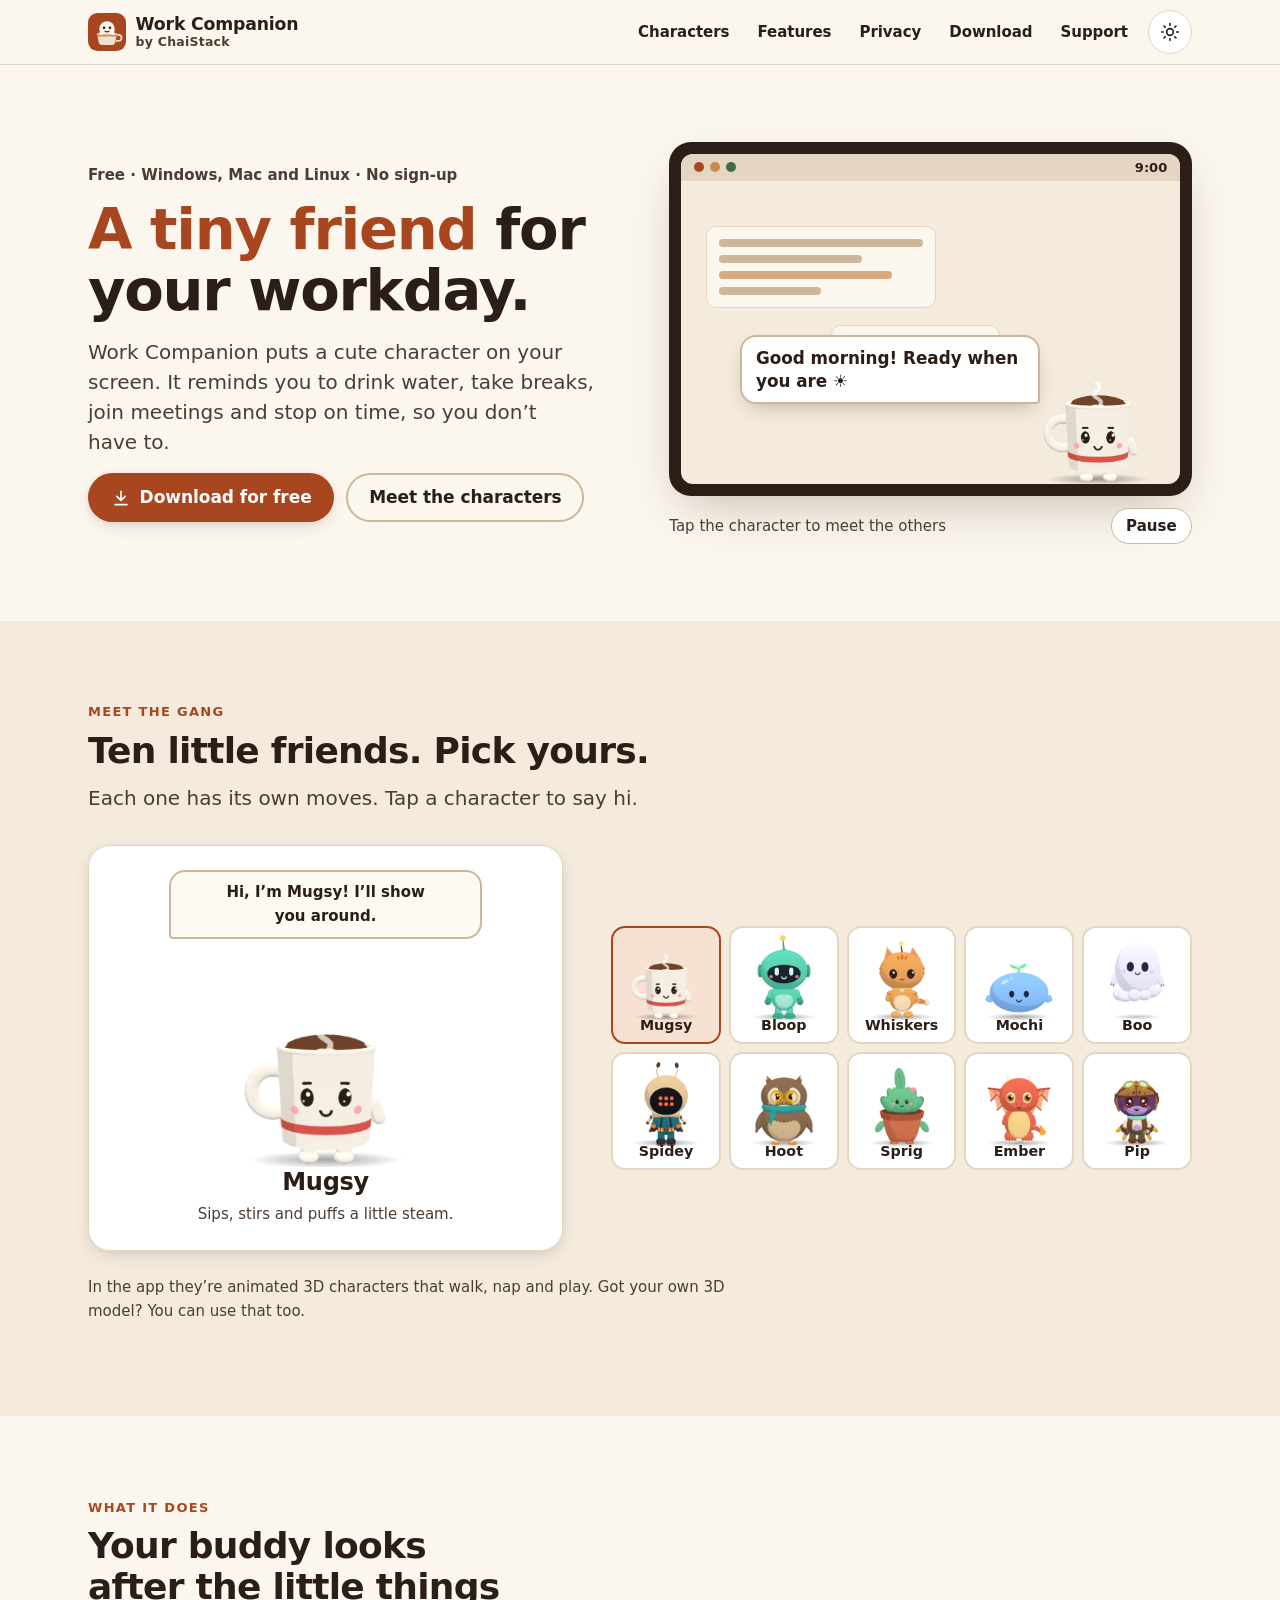
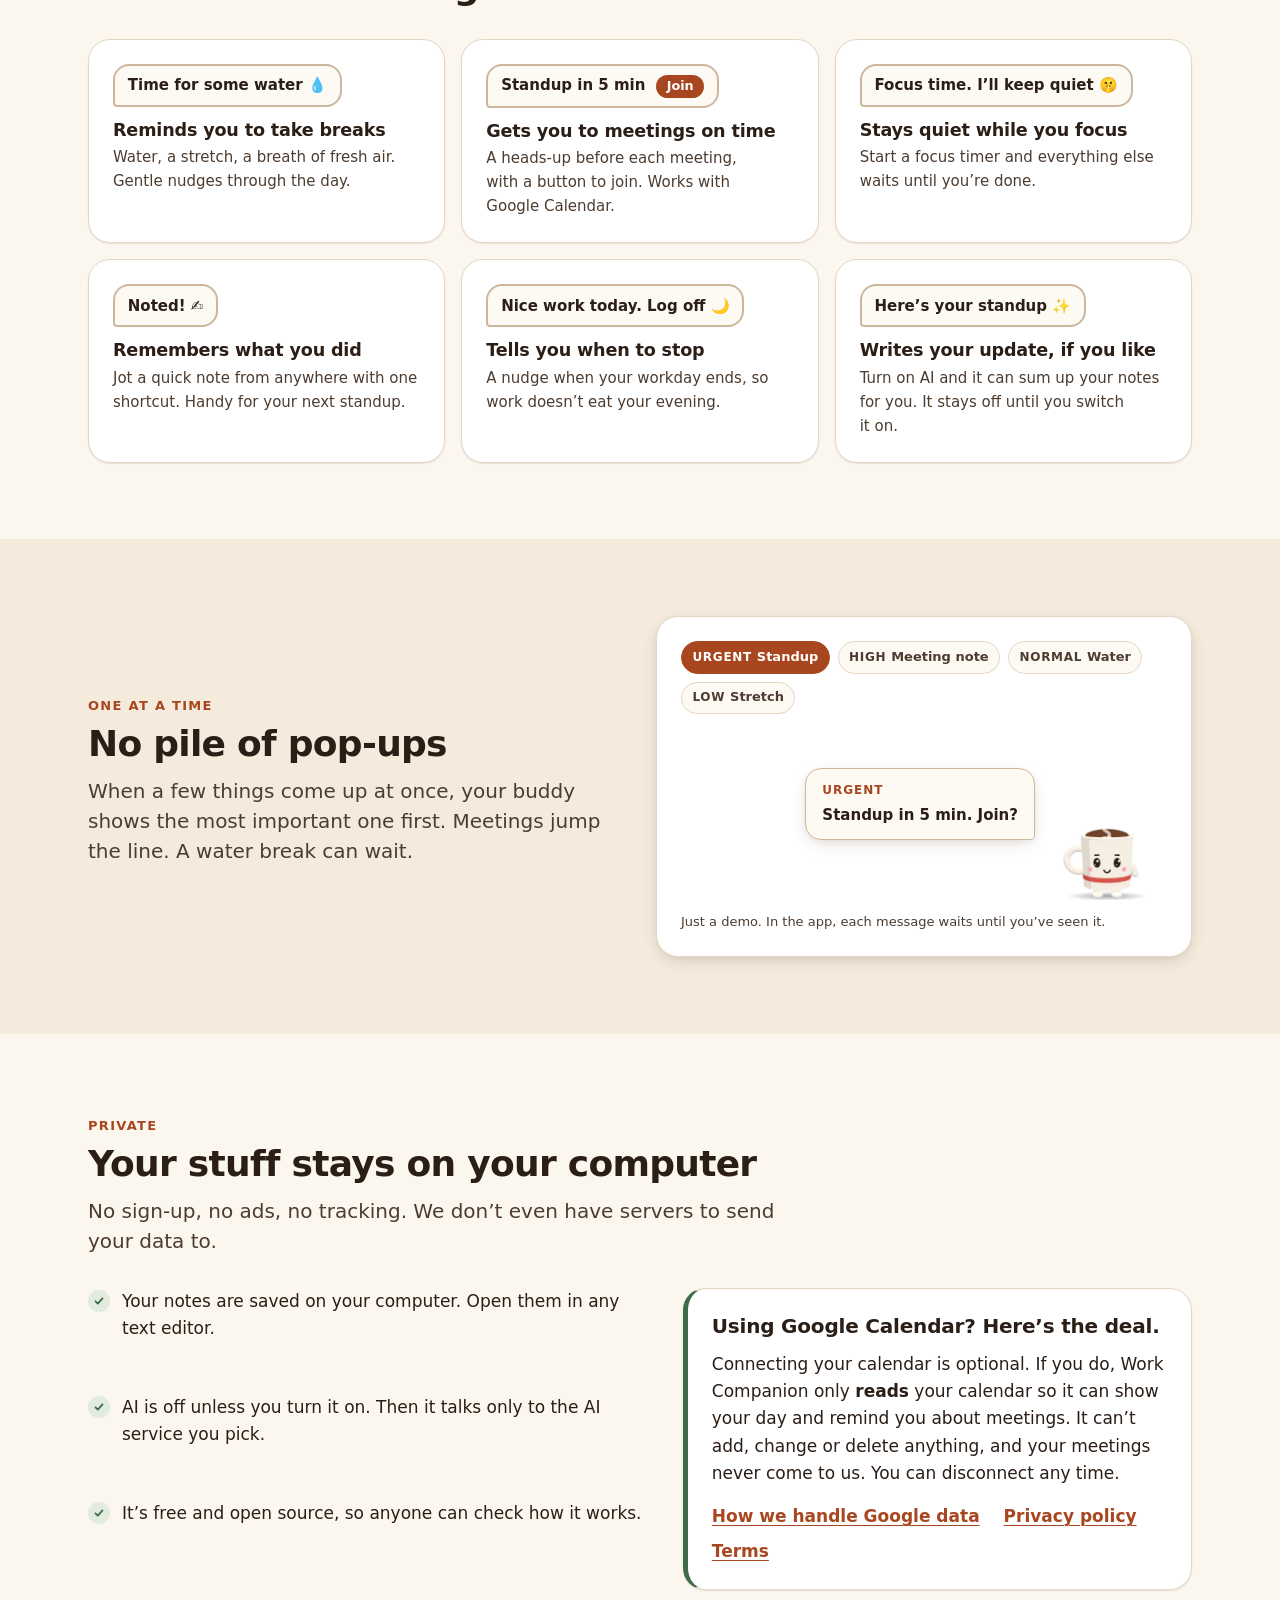
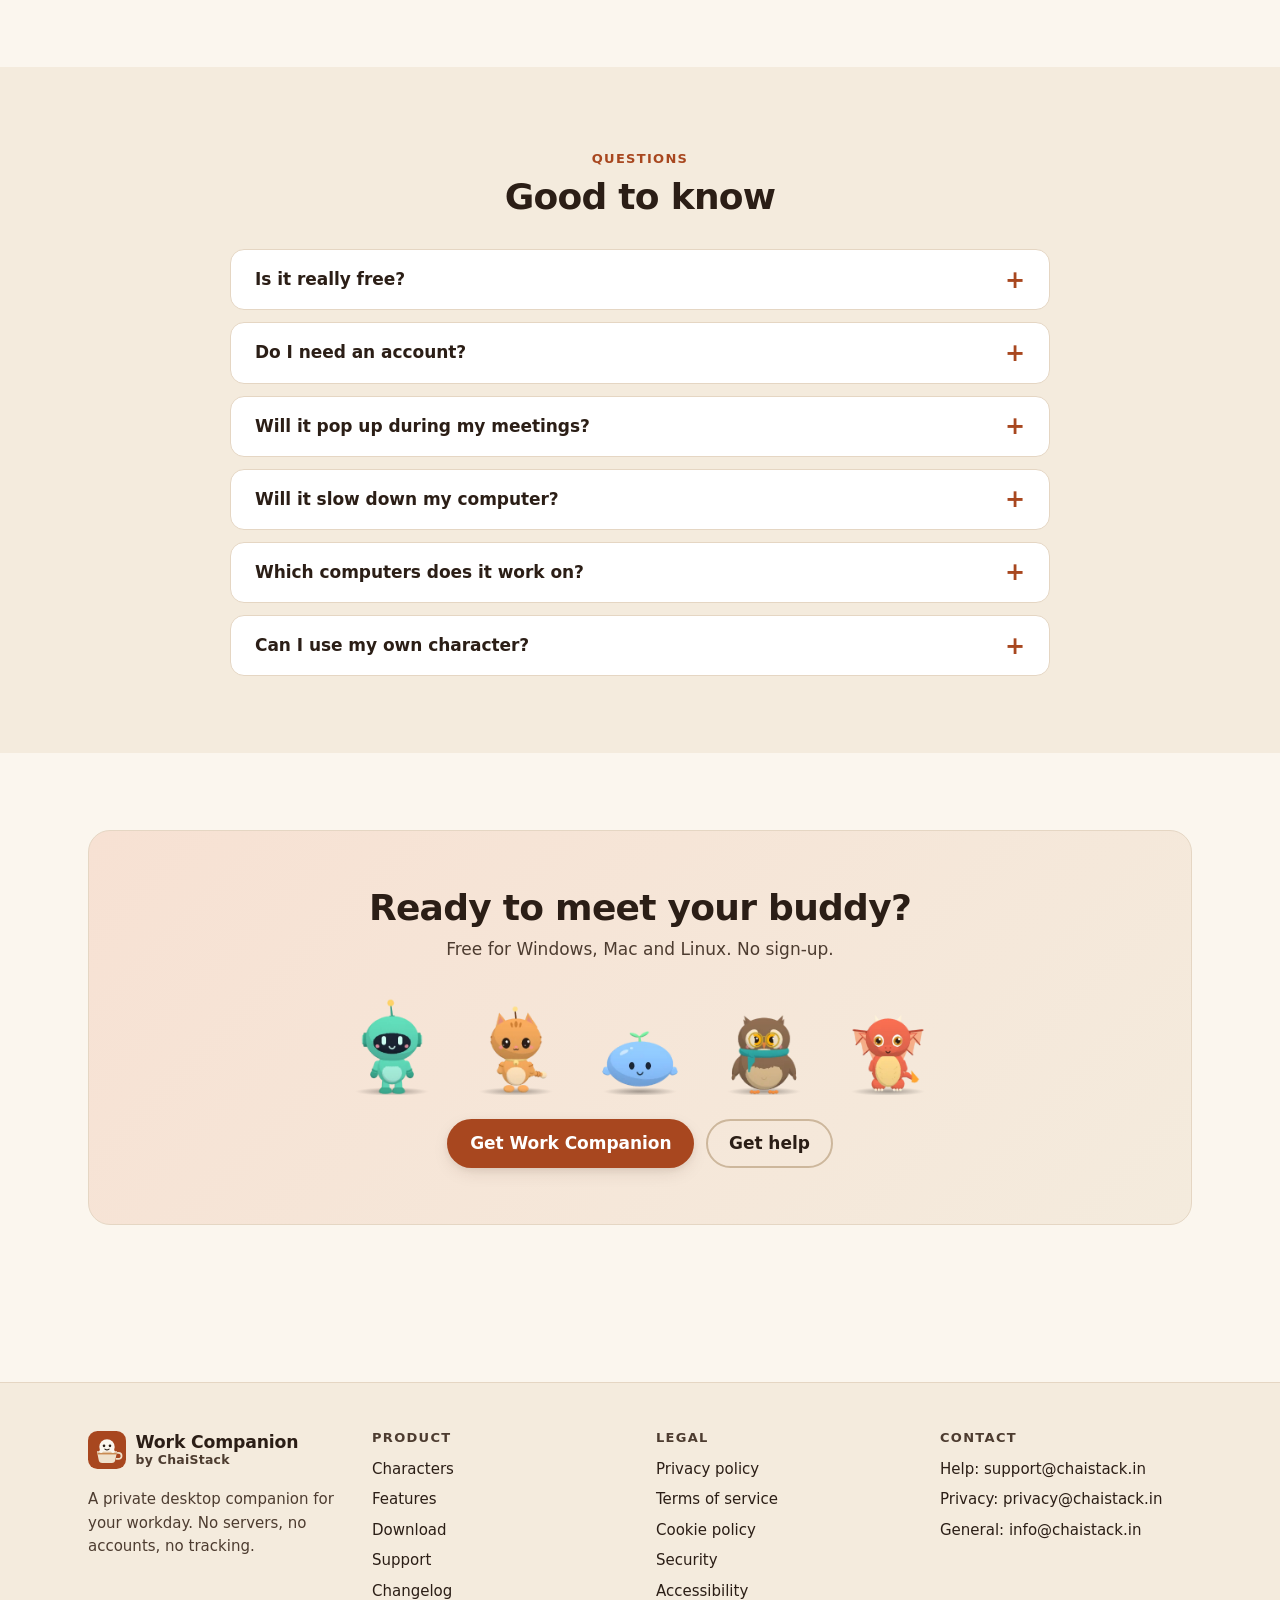
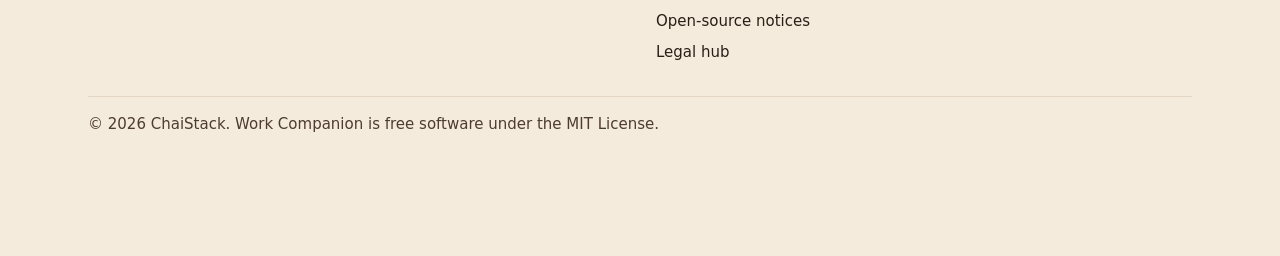
==== commit 9d613f8e: "Use the app's real characters on the site The flat drawings looked nothing like the characters in th" ====
--- a/index.html
+++ b/index.html
@@ -64,7 +64,7 @@
           <div class="win w1" aria-hidden="true"><b></b><b></b><b></b><b></b></div>
           <div class="win w2" aria-hidden="true"><b></b><b></b><b></b></div>
           <p class="stage-bubble" data-stage-bubble aria-hidden="true"><span data-stage-text>Good morning! Ready when you are ☀️</span> <span class="join" data-stage-join hidden>Join</span></p>
-          <button class="stage-char" type="button" data-stage-char aria-label="Meet the next character"><img src="assets/img/chars/mug.svg" alt="" width="120" height="120"></button>
+          <button class="stage-char" type="button" data-stage-char aria-label="Meet the next character"><span class="sprite" data-sprite><img src="assets/img/chars/mug.webp" alt="" width="256" height="256"></span></button>
         </div>
       </div>
       <div class="stage-controls"><span class="hint">Tap the character to meet the others</span><button class="stage-pause" type="button" data-stage-pause>Pause</button></div>
@@ -82,21 +82,21 @@
     <div class="gang reveal" data-gang>
       <div class="gang-stage">
         <p class="gang-say" data-gang-say aria-live="polite">Hi, I’m Mugsy! I’ll show you around.</p>
-        <div class="gang-pic"><img data-gang-img src="assets/img/chars/mug.svg" alt="" width="120" height="120"></div>
+        <div class="gang-pic"><span class="sprite" data-sprite><img data-gang-img src="assets/img/chars/mug.webp" alt="" width="256" height="256"></span></div>
         <h3 data-gang-name>Mugsy</h3>
         <p class="muted" data-gang-blurb>Sips, stirs and puffs a little steam.</p>
       </div>
       <ul class="gang-list" aria-label="Characters">
-        <li><button type="button" data-char="mug" aria-pressed="true"><img src="assets/img/chars/mug.svg" alt="" width="120" height="120">Mugsy</button></li>
-        <li><button type="button" data-char="robot" aria-pressed="false"><img src="assets/img/chars/robot.svg" alt="" width="120" height="120">Bloop</button></li>
-        <li><button type="button" data-char="cat" aria-pressed="false"><img src="assets/img/chars/cat.svg" alt="" width="120" height="120">Whiskers</button></li>
-        <li><button type="button" data-char="blob" aria-pressed="false"><img src="assets/img/chars/blob.svg" alt="" width="120" height="120">Mochi</button></li>
-        <li><button type="button" data-char="ghost" aria-pressed="false"><img src="assets/img/chars/ghost.svg" alt="" width="120" height="120">Boo</button></li>
-        <li><button type="button" data-char="spidey" aria-pressed="false"><img src="assets/img/chars/spidey.svg" alt="" width="120" height="120">Spidey</button></li>
-        <li><button type="button" data-char="owl" aria-pressed="false"><img src="assets/img/chars/owl.svg" alt="" width="120" height="120">Hoot</button></li>
-        <li><button type="button" data-char="plant" aria-pressed="false"><img src="assets/img/chars/plant.svg" alt="" width="120" height="120">Sprig</button></li>
-        <li><button type="button" data-char="dragon" aria-pressed="false"><img src="assets/img/chars/dragon.svg" alt="" width="120" height="120">Ember</button></li>
-        <li><button type="button" data-char="aviator" aria-pressed="false"><img src="assets/img/chars/aviator.svg" alt="" width="120" height="120">Pip</button></li>
+        <li><button type="button" data-char="mug" aria-pressed="true"><img src="assets/img/chars/mug.webp" alt="" width="256" height="256">Mugsy</button></li>
+        <li><button type="button" data-char="robot" aria-pressed="false"><img src="assets/img/chars/robot.webp" alt="" width="256" height="256">Bloop</button></li>
+        <li><button type="button" data-char="cat" aria-pressed="false"><img src="assets/img/chars/cat.webp" alt="" width="256" height="256">Whiskers</button></li>
+        <li><button type="button" data-char="blob" aria-pressed="false"><img src="assets/img/chars/blob.webp" alt="" width="256" height="256">Mochi</button></li>
+        <li><button type="button" data-char="ghost" aria-pressed="false"><img src="assets/img/chars/ghost.webp" alt="" width="256" height="256">Boo</button></li>
+        <li><button type="button" data-char="spidey" aria-pressed="false"><img src="assets/img/chars/spidey.webp" alt="" width="256" height="256">Spidey</button></li>
+        <li><button type="button" data-char="owl" aria-pressed="false"><img src="assets/img/chars/owl.webp" alt="" width="256" height="256">Hoot</button></li>
+        <li><button type="button" data-char="plant" aria-pressed="false"><img src="assets/img/chars/plant.webp" alt="" width="256" height="256">Sprig</button></li>
+        <li><button type="button" data-char="dragon" aria-pressed="false"><img src="assets/img/chars/dragon.webp" alt="" width="256" height="256">Ember</button></li>
+        <li><button type="button" data-char="aviator" aria-pressed="false"><img src="assets/img/chars/aviator.webp" alt="" width="256" height="256">Pip</button></li>
       </ul>
     </div>
     <p class="muted gang-note">In the app they’re animated 3D characters that walk, nap and play. Got your own 3D model? You can use that too.</p>
@@ -136,7 +136,7 @@
       </ul>
       <div class="qd-scene">
         <div class="qd-bubble" aria-live="off"><span class="tag">Urgent</span><span class="msg">Standup in 5 min. Join?</span></div>
-        <img class="qd-char" data-buddy-img src="assets/img/chars/mug.svg" alt="" width="120" height="120">
+        <span class="sprite qd-char" data-sprite><img data-buddy-img src="assets/img/chars/mug.webp" alt="" width="256" height="256"></span>
       </div>
       <p class="qd-note">Just a demo. In the app, each message waits until you’ve seen it.</p>
     </div>
@@ -183,7 +183,7 @@
   <div class="container">
     <div class="cta reveal">
       <div><h2>Ready to meet your buddy?</h2><p>Free for Windows, Mac and Linux. No sign-up.</p></div>
-      <ul class="parade" aria-hidden="true"><li><img src="assets/img/chars/robot.svg" alt="" width="120" height="120"></li><li><img src="assets/img/chars/cat.svg" alt="" width="120" height="120"></li><li><img src="assets/img/chars/blob.svg" alt="" width="120" height="120"></li><li><img src="assets/img/chars/owl.svg" alt="" width="120" height="120"></li><li><img src="assets/img/chars/dragon.svg" alt="" width="120" height="120"></li></ul>
+      <ul class="parade" aria-hidden="true"><li><img src="assets/img/chars/robot.webp" alt="" width="256" height="256"></li><li><img src="assets/img/chars/cat.webp" alt="" width="256" height="256"></li><li><img src="assets/img/chars/blob.webp" alt="" width="256" height="256"></li><li><img src="assets/img/chars/owl.webp" alt="" width="256" height="256"></li><li><img src="assets/img/chars/dragon.webp" alt="" width="256" height="256"></li></ul>
       <div class="btn-row"><a class="btn btn-primary" href="download.html">Get Work Companion</a><a class="btn btn-ghost" href="support.html">Get help</a></div>
     </div>
   </div>
--- a/assets/css/site.css
+++ b/assets/css/site.css
@@ -165,7 +165,7 @@
 .qd-bubble{max-width:250px;background:var(--surface-2);border:1px solid var(--border-strong);border-radius:16px 16px 4px 16px;padding:.75rem 1rem;box-shadow:var(--sh-2);font-weight:600;font-size:var(--fs-sm);margin-bottom:60px;transition:opacity .35s var(--ease),transform .35s var(--ease)}
 .qd-bubble .tag{display:block;font-size:.75rem;color:var(--accent);font-weight:800;letter-spacing:.08em;text-transform:uppercase;margin-bottom:.2rem}
 .qd-bubble.is-out{opacity:0;transform:translateY(10px) scale(.95)}
-.qd-char{width:92px;flex:none}
+.qd-scene .qd-char{width:120px;flex:none}
 .qd-note{font-size:var(--fs-xs);color:var(--text-muted);margin:var(--sp-3) 0 0}
 
 /* Privacy */
@@ -225,7 +225,10 @@
 
 /* 404 */
 .notfound{min-height:60vh;display:grid;place-items:center;text-align:center}
-.notfound svg{width:min(240px,70vw);margin:0 auto var(--sp-5)}
+.notfound .lost-char{width:min(240px,70vw);height:auto;margin:0 auto var(--sp-3)}
+.notfound .lost-char.anim{animation:idle 1.8s ease-in-out infinite alternate}
+.notfound .lost-char.paused{animation-play-state:paused}
+@media (prefers-reduced-motion:reduce){.notfound .lost-char{animation:none}}
 .notfound .btn-row{justify-content:center}
 
 /* Footer */
@@ -340,12 +343,12 @@
 .win b{display:block;height:8px;border-radius:4px;background:#cdb79c}
 .win b:nth-child(2){width:70%}.win b:nth-child(3){width:85%;background:#c98b52;opacity:.7}.win b:nth-child(4){width:50%}
 .w1{left:5%;top:22%;width:46%}.w2{left:30%;top:52%;width:34%}
-.stage-bubble{position:absolute;right:clamp(96px,26%,140px);bottom:clamp(70px,20%,96px);max-width:min(62%,300px);margin:0;background:#fff;color:#2b1e16;border:2px solid #cdb79c;border-radius:16px 16px 4px 16px;padding:.6rem .85rem;font-weight:700;font-size:clamp(.875rem,.8rem + .4vw,1.05rem);line-height:1.35;box-shadow:0 8px 20px -8px rgba(60,35,15,.35);transition:opacity .3s var(--ease),transform .3s var(--ease);transform-origin:100% 100%}
+.stage-bubble{position:absolute;right:clamp(104px,28%,160px);bottom:clamp(80px,22%,112px);max-width:min(62%,300px);margin:0;background:#fff;color:#2b1e16;border:2px solid #cdb79c;border-radius:16px 16px 4px 16px;padding:.6rem .85rem;font-weight:700;font-size:clamp(.875rem,.8rem + .4vw,1.05rem);line-height:1.35;box-shadow:0 8px 20px -8px rgba(60,35,15,.35);transition:opacity .3s var(--ease),transform .3s var(--ease);transform-origin:100% 100%}
 .stage-bubble.is-out{opacity:0;transform:translateY(8px) scale(.94)}
 .join{display:inline-block;margin-left:.35rem;background:#a8471f;color:#fff;border-radius:var(--r-pill);padding:.1rem .65rem;font-size:.85em;font-weight:800}
-.stage-char{position:absolute;right:clamp(6px,3%,20px);bottom:8px;width:clamp(84px,22%,128px);aspect-ratio:1;padding:0;border:0;background:none;cursor:pointer;border-radius:50%}
-.stage-char img{width:100%;transition:transform .25s var(--ease),opacity .16s}
-.stage-char:hover img{transform:translateY(-4px) rotate(-4deg)}
+.stage-char{position:absolute;right:clamp(0px,1.5%,12px);bottom:0;width:clamp(112px,30%,172px);aspect-ratio:1;padding:0;border:0;background:none;cursor:pointer;border-radius:50%}
+.stage-char .sprite{transition:transform .25s var(--ease),opacity .16s}
+.stage-char:hover .sprite{transform:translateY(-4px)}
 .stage-controls{display:flex;justify-content:space-between;align-items:center;gap:var(--sp-3);margin-top:var(--sp-3);font-size:var(--fs-sm);color:var(--text-muted)}
 .stage-pause{font:inherit;font-weight:700;min-height:36px;min-width:72px;padding:.3rem .9rem;border-radius:var(--r-pill);border:1px solid var(--border-strong);background:var(--surface);color:var(--text);cursor:pointer}
 .stage-pause:hover{border-color:var(--accent)}
@@ -354,23 +357,35 @@
 .is-hop,.is-hop img{animation:hop .5s var(--ease)}
 .is-pop{animation:pop .35s var(--ease)}
 @keyframes hop{0%{transform:none}30%{transform:translateY(-16px) scale(1.04,.96)}60%{transform:translateY(0) scale(1.08,.9)}100%{transform:none}}
-@keyframes waddle{from{transform:rotate(-7deg) translateY(0)}to{transform:rotate(7deg) translateY(-4px)}}
+
+/* Sprite: a still <img> with the 12-frame strip played as a background */
+.sprite{position:relative;display:block;width:100%;aspect-ratio:1;background-repeat:no-repeat;background-size:1200% 100%;background-position:0 0;transition:opacity .16s,transform .16s}
+.sprite img{display:block;width:100%;height:auto}
+.sprite.is-anim img{opacity:0}
+.sprite.is-anim[data-state="idle"]{animation:sp-idle 2s steps(12) infinite}
+.sprite.is-anim[data-state="walk"]{animation:sp-walk .9s steps(12) infinite}
+.sprite.is-anim[data-state="wave"]{animation:sp-wave 1.5s steps(12) 1 forwards}
+@keyframes sp-idle{to{background-position:109.0909% 0}}
+@keyframes sp-walk{to{background-position:109.0909% 0}}
+@keyframes sp-wave{to{background-position:109.0909% 0}}
+@media (prefers-reduced-motion:reduce){
+  .sprite.is-anim{animation:none!important;background-image:none!important}
+  .sprite.is-anim img{opacity:1}
+}
 @keyframes idle{from{transform:translateY(0)}to{transform:translateY(-5px)}}
 
 .gang{display:grid;gap:var(--sp-5);align-items:center}
 @media (min-width:860px){.gang{grid-template-columns:minmax(0,.9fr) minmax(0,1.1fr);gap:var(--sp-7)}}
 .gang-stage{position:relative;text-align:center;background:var(--surface);border:1px solid var(--border);border-radius:var(--r-lg);padding:var(--sp-5);box-shadow:var(--sh-2)}
 .gang-say{display:inline-block;margin:0 auto var(--sp-2);background:var(--surface-2);border:2px solid var(--border-strong);border-radius:16px 16px 16px 4px;padding:.55rem .9rem;font-weight:700;font-size:var(--fs-sm);max-width:30ch}
-.gang-pic{width:clamp(110px,34vw,170px);margin:0 auto var(--sp-2)}
-.gang-pic img{width:100%;transition:opacity .16s,transform .16s}
-.js .gang-pic img{animation:idle 2.4s ease-in-out infinite alternate}
+.gang-pic{width:clamp(150px,44vw,224px);margin:-4px auto 0}
 .gang-stage h3{font-size:var(--fs-xl);margin:0 0 var(--sp-1)}
 .gang-stage .muted{margin:0 auto;font-size:var(--fs-sm)}
 .gang-list{list-style:none;margin:0;padding:0;display:grid;gap:var(--sp-2);grid-template-columns:repeat(5,minmax(0,1fr))}
 .gang-list button{width:100%;display:flex;flex-direction:column;align-items:center;gap:.15rem;padding:.4rem .2rem .5rem;font:inherit;font-weight:700;font-size:clamp(.72rem,.65rem + .3vw,.9rem);line-height:1.2;color:var(--text);background:var(--surface);border:2px solid var(--border);border-radius:var(--r-md);cursor:pointer;transition:transform .2s var(--ease),border-color .2s,background .2s}
 .gang-list button:hover{transform:translateY(-4px) rotate(-2deg);border-color:var(--border-strong)}
 .gang-list button[aria-pressed="true"]{border-color:var(--accent);background:var(--accent-soft)}
-.gang-list img{width:100%;max-width:76px;aspect-ratio:1}
+.gang-list img{width:122%;max-width:96px;height:auto;aspect-ratio:1;margin:-10% -11% -6%}
 .gang-note{margin-top:var(--sp-5);font-size:var(--fs-sm)}
 
 .scenes{display:grid;gap:var(--sp-4);grid-template-columns:repeat(auto-fit,minmax(min(100%,300px),1fr))}
@@ -382,25 +397,24 @@
 .cta{grid-template-columns:1fr!important;justify-items:center;text-align:center}
 .cta .btn-row{justify-content:center}
 .parade{list-style:none;margin:0;padding:0;display:flex;justify-content:center;gap:clamp(4px,2vw,16px)}
-.parade img{width:clamp(48px,12vw,84px);animation:idle 1.8s ease-in-out infinite alternate}
+.parade img{width:clamp(60px,15vw,108px);height:auto;animation:idle 1.8s ease-in-out infinite alternate}
 .parade li:nth-child(2) img{animation-delay:-.4s}.parade li:nth-child(3) img{animation-delay:-.8s}.parade li:nth-child(4) img{animation-delay:-1.2s}.parade li:nth-child(5) img{animation-delay:-1.6s}
 
 .link-row a{font-weight:700}
 .google-box .link-row{gap:var(--sp-2) var(--sp-5);margin:0}
 
-.guide{position:fixed;right:max(10px,env(safe-area-inset-right));bottom:max(10px,env(safe-area-inset-bottom));z-index:40;width:clamp(64px,16vw,92px);transform:translateX(var(--x,0));transition:transform var(--walk,1400ms) linear;visibility:hidden;pointer-events:none}
+.guide{position:fixed;right:max(10px,env(safe-area-inset-right));bottom:max(10px,env(safe-area-inset-bottom));z-index:40;width:clamp(72px,19vw,100px);transform:translateX(var(--x,0));transition:transform var(--walk,1400ms) linear;visibility:hidden;pointer-events:none}
 .guide.is-in{visibility:visible}
 .guide.is-in .guide-char,.guide.is-in .guide-close{pointer-events:auto}
 .guide-char{display:block;width:100%;aspect-ratio:1;padding:0;border:0;background:none;cursor:pointer;border-radius:50%;filter:drop-shadow(0 8px 12px rgba(60,35,15,.25))}
-.guide-char img{width:100%;transition:opacity .16s,transform .16s;animation:idle 2.2s ease-in-out infinite alternate}
-.guide.is-walking .guide-char img{animation:waddle .3s ease-in-out infinite alternate}
+
 .guide-close{position:absolute;top:-6px;left:-6px;width:28px;height:28px;display:grid;place-items:center;padding:0;border-radius:50%;border:1px solid var(--border-strong);background:var(--surface);color:var(--text);cursor:pointer;box-shadow:var(--sh-1)}
 .guide-close svg{width:14px;height:14px;fill:none;stroke:currentColor;stroke-width:2.5;stroke-linecap:round}
 .guide-bubble{position:absolute;right:70%;bottom:78%;width:max-content;max-width:min(230px,calc(100vw - 110px));margin:0;background:var(--surface);color:var(--text);border:2px solid var(--border-strong);border-radius:16px 16px 4px 16px;padding:.55rem .8rem;font-weight:700;font-size:var(--fs-sm);line-height:1.35;box-shadow:var(--sh-2);opacity:0;transform:translateY(6px) scale(.9);transform-origin:100% 100%;transition:opacity .25s,transform .25s var(--ease);pointer-events:none}
 .guide-bubble.is-on{opacity:1;transform:none}
 .has-guide .site-footer{padding-bottom:120px}
 @media (prefers-reduced-motion:reduce){
-  .stage-char:hover img,.gang-list button:hover{transform:none}
+  .stage-char:hover .sprite,.gang-list button:hover{transform:none}
   .guide{transition:none}
 }
 .join[hidden]{display:none}
